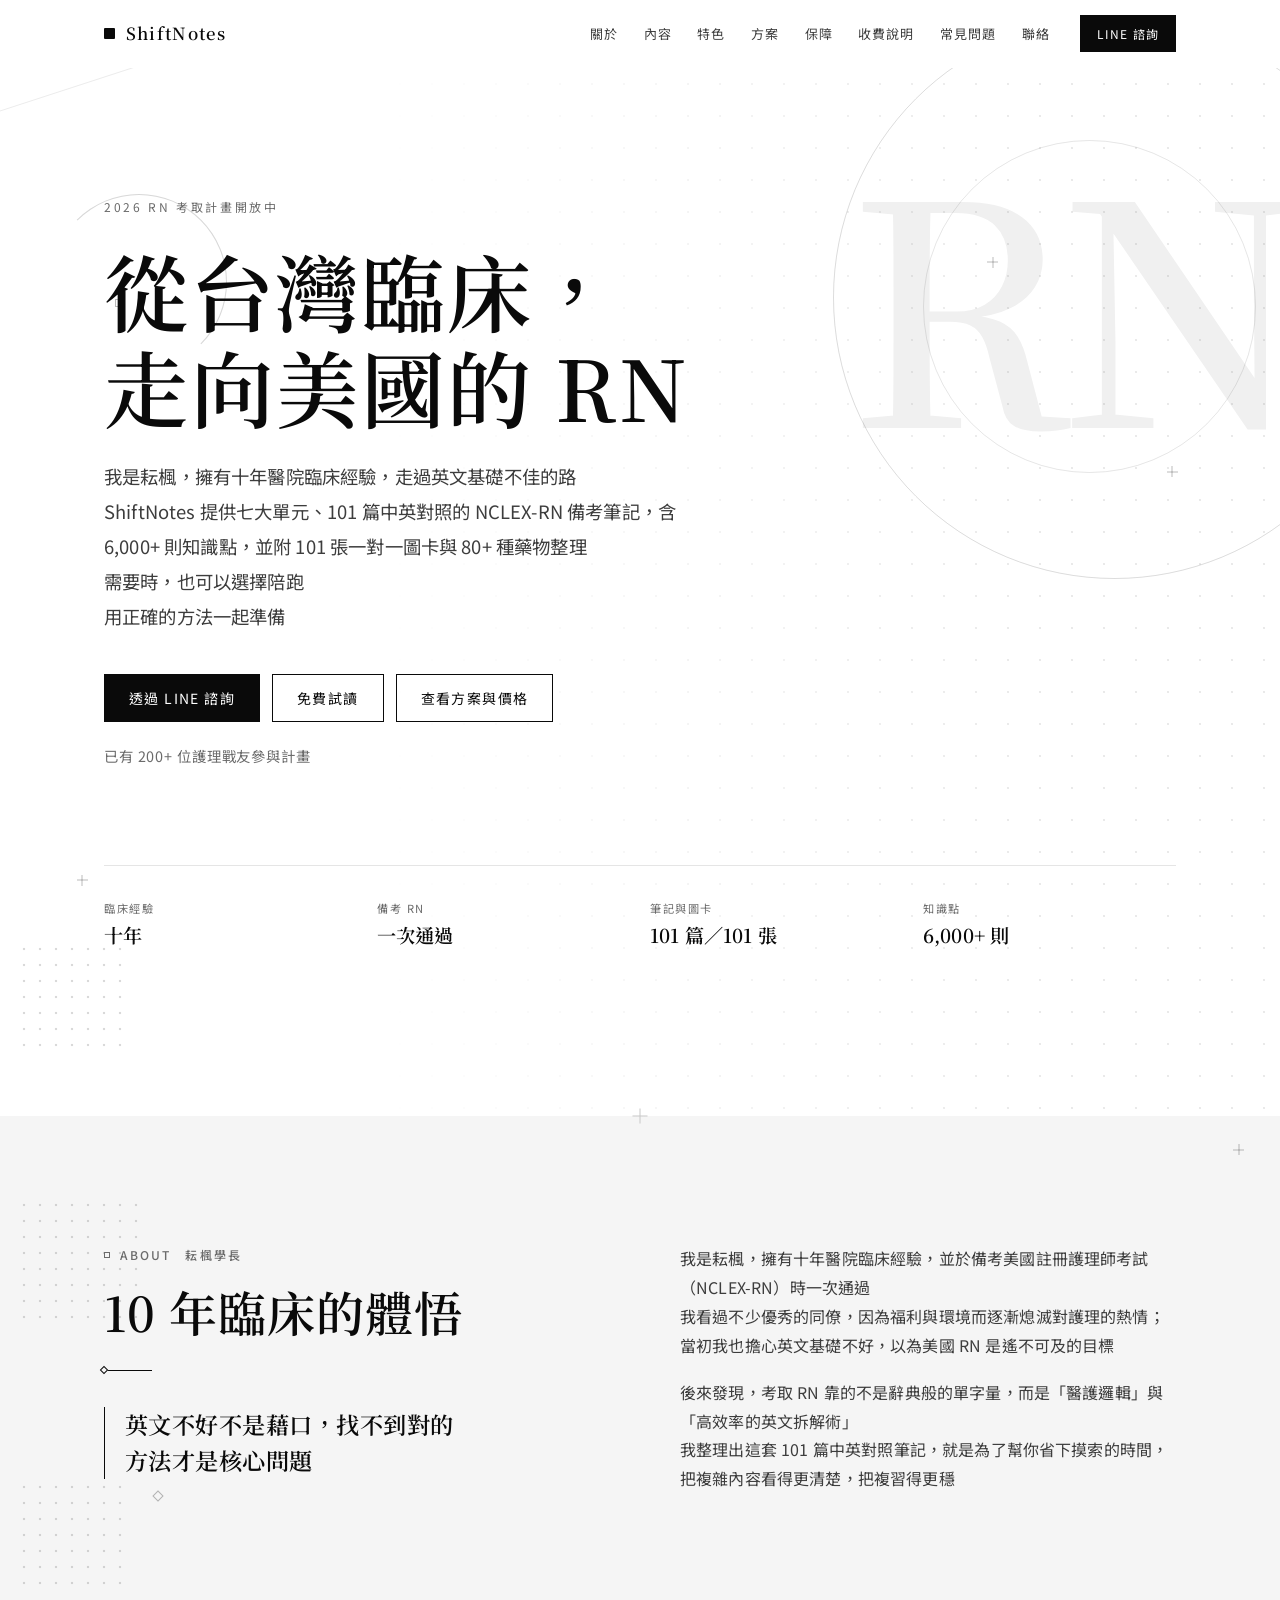
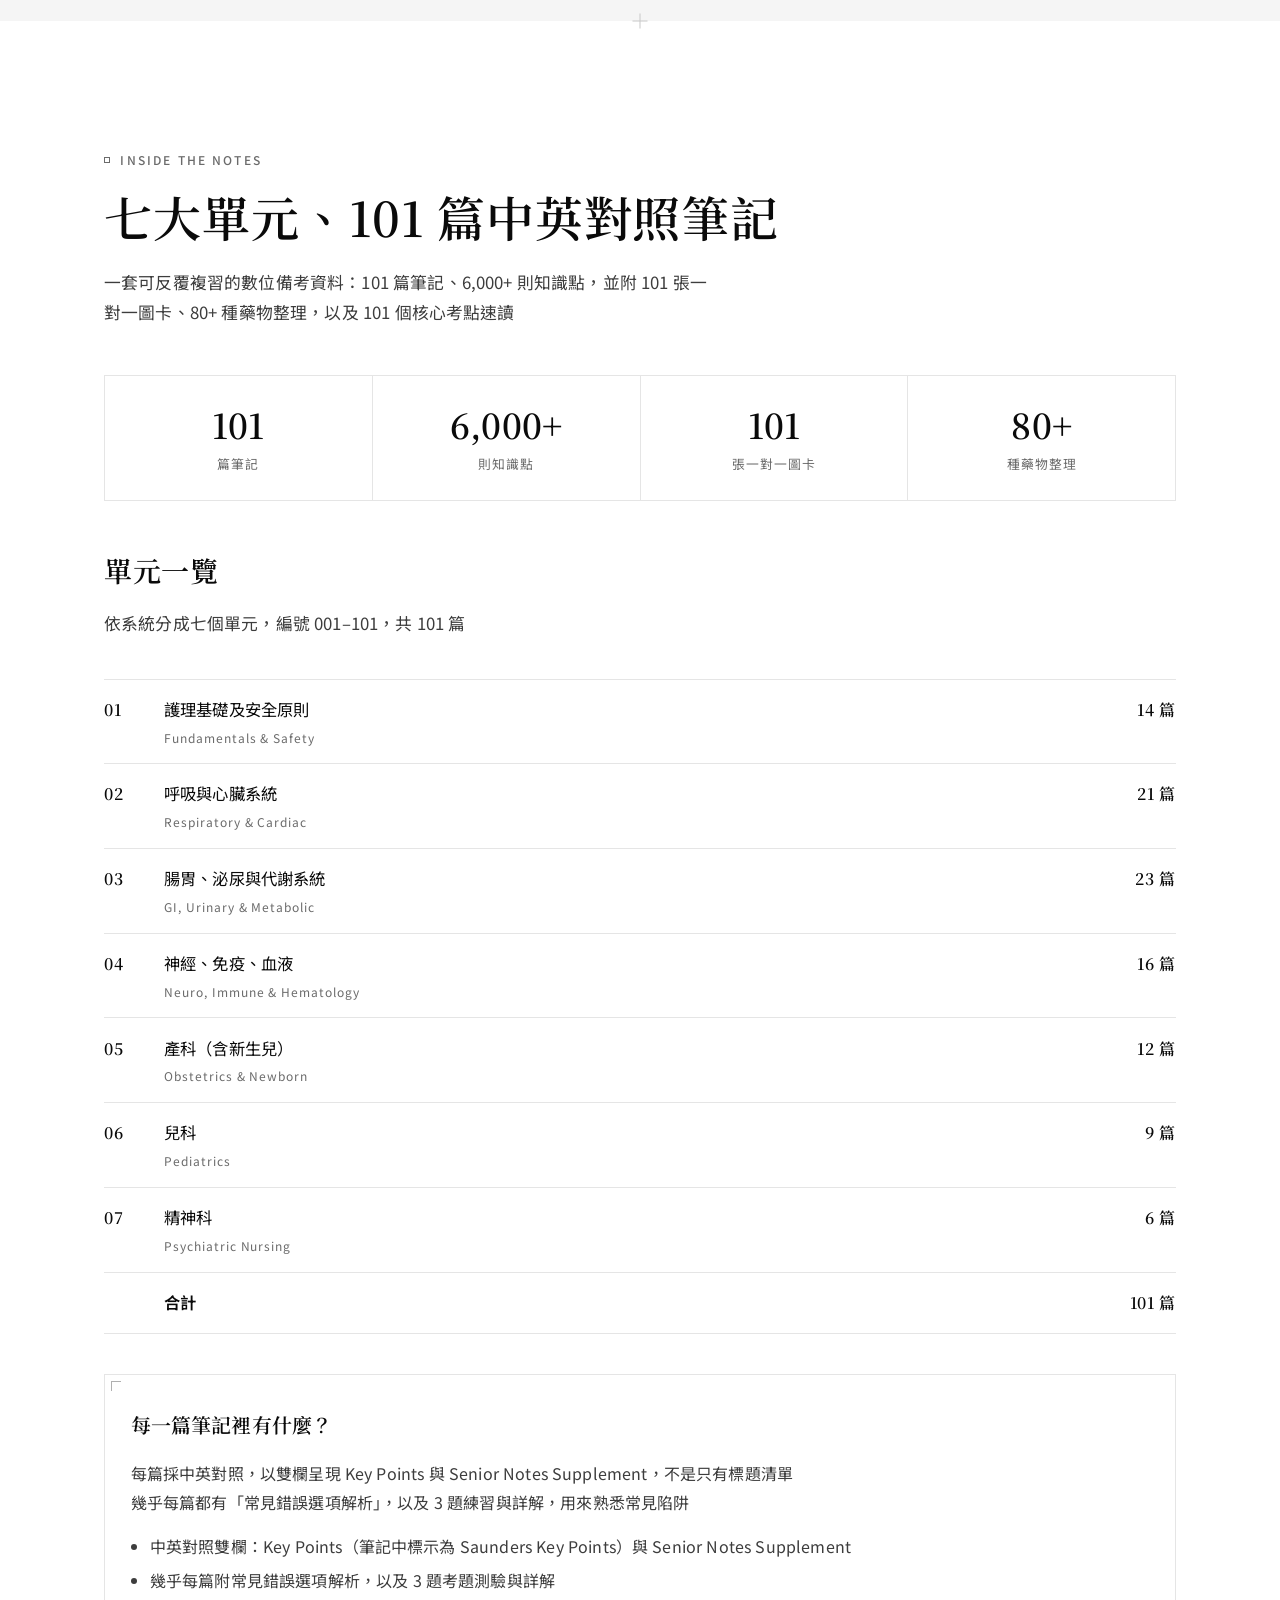
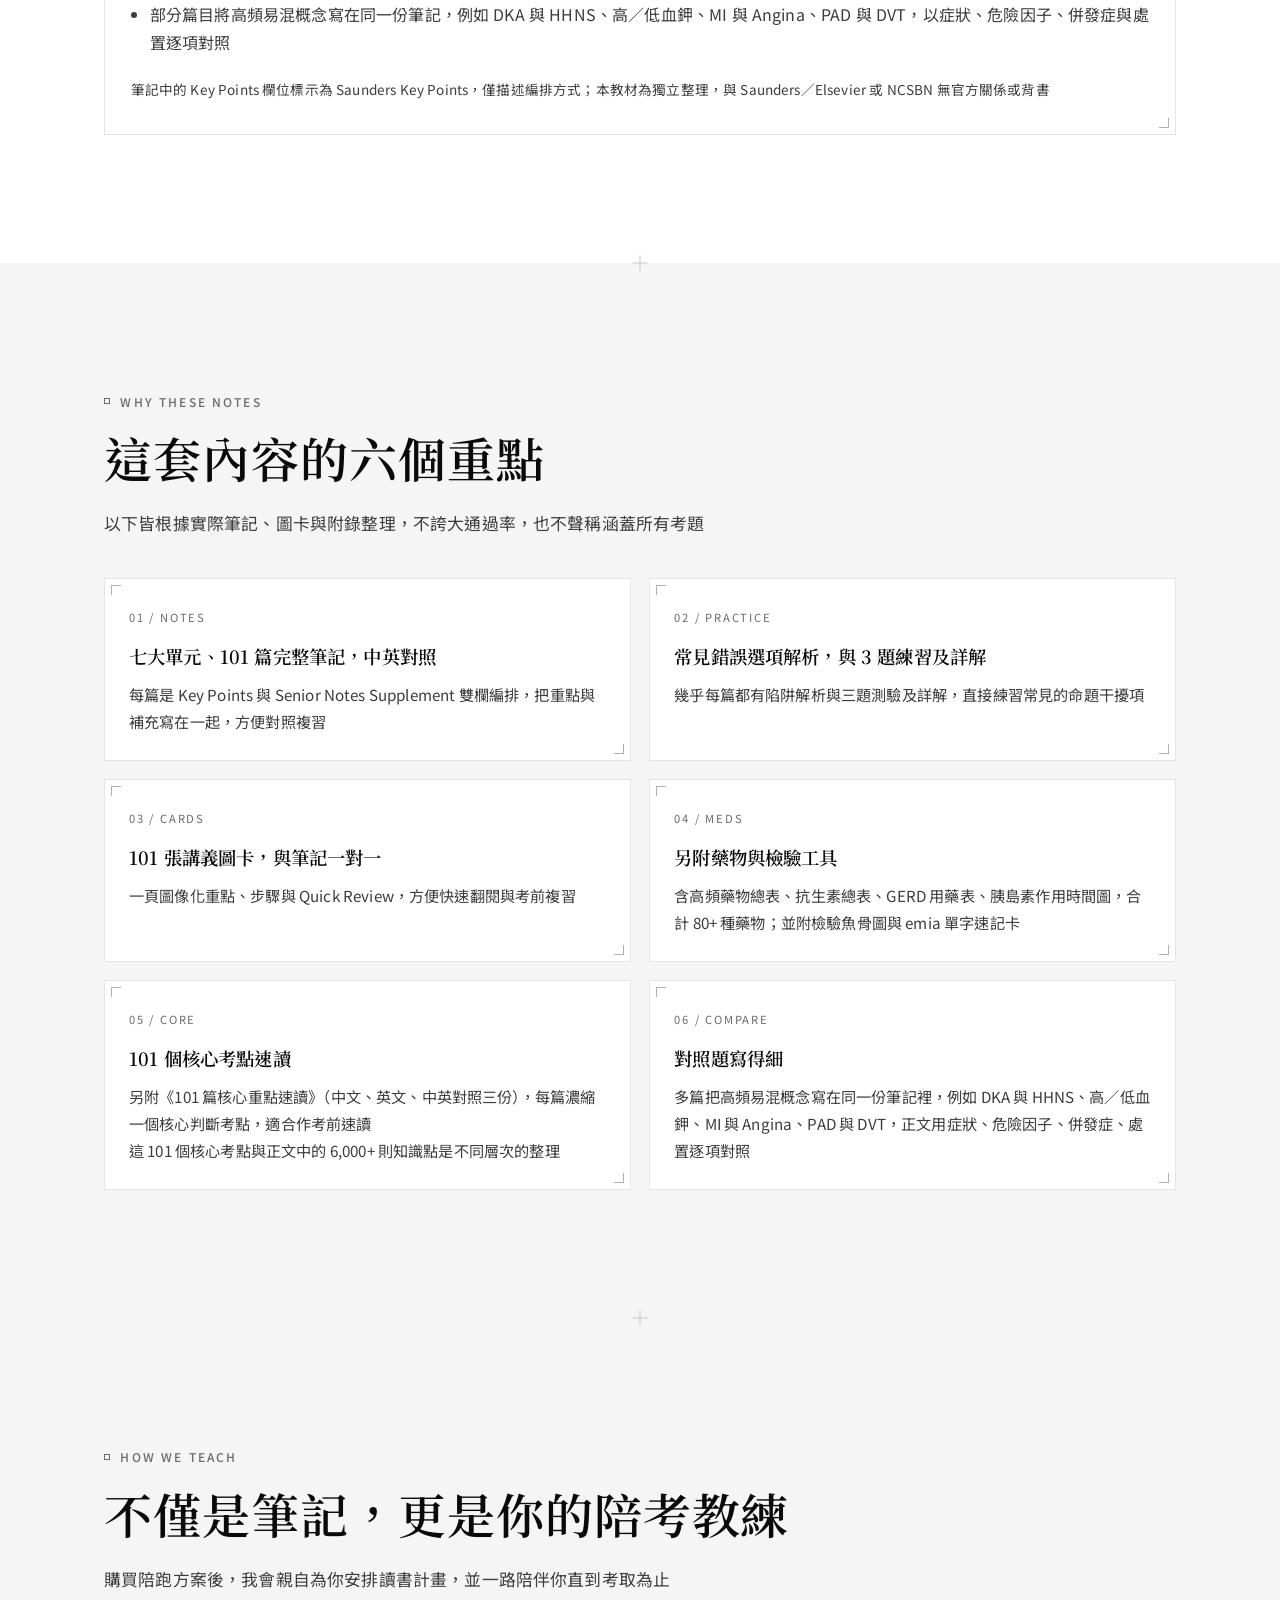
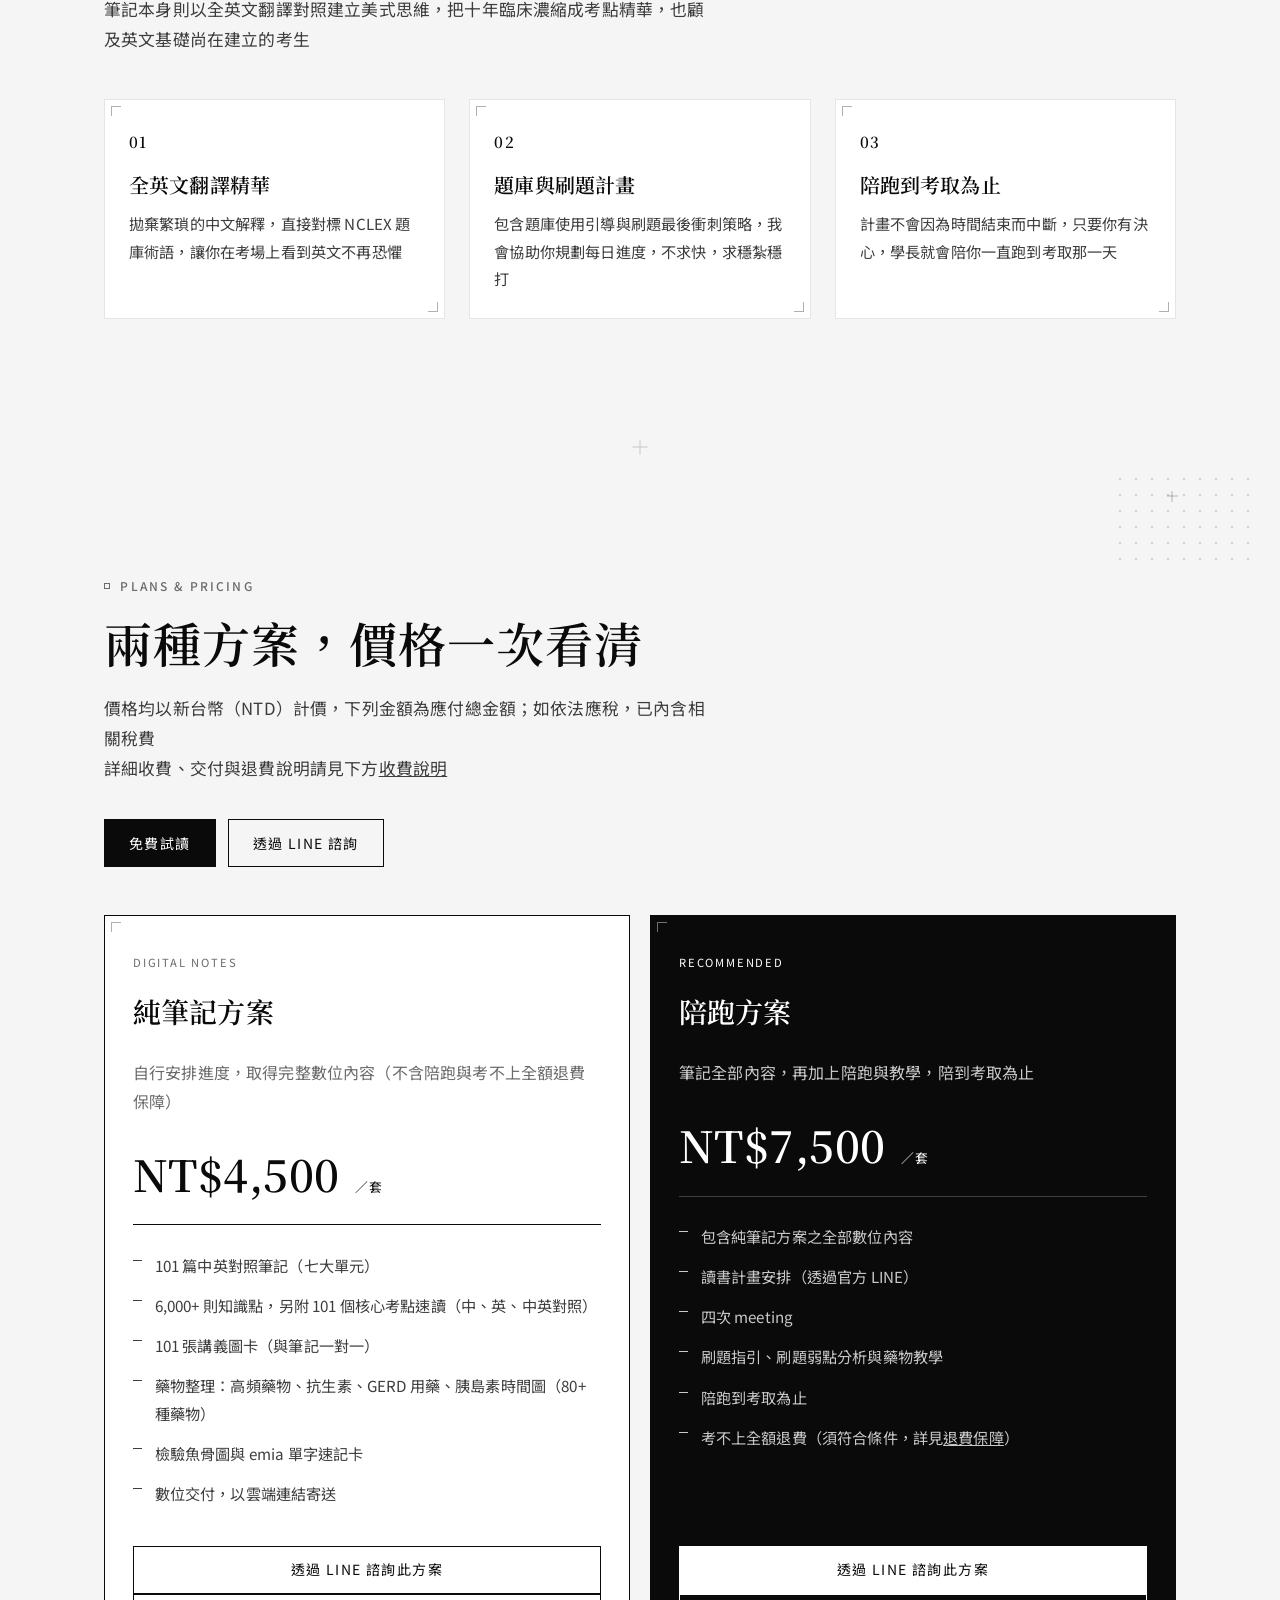
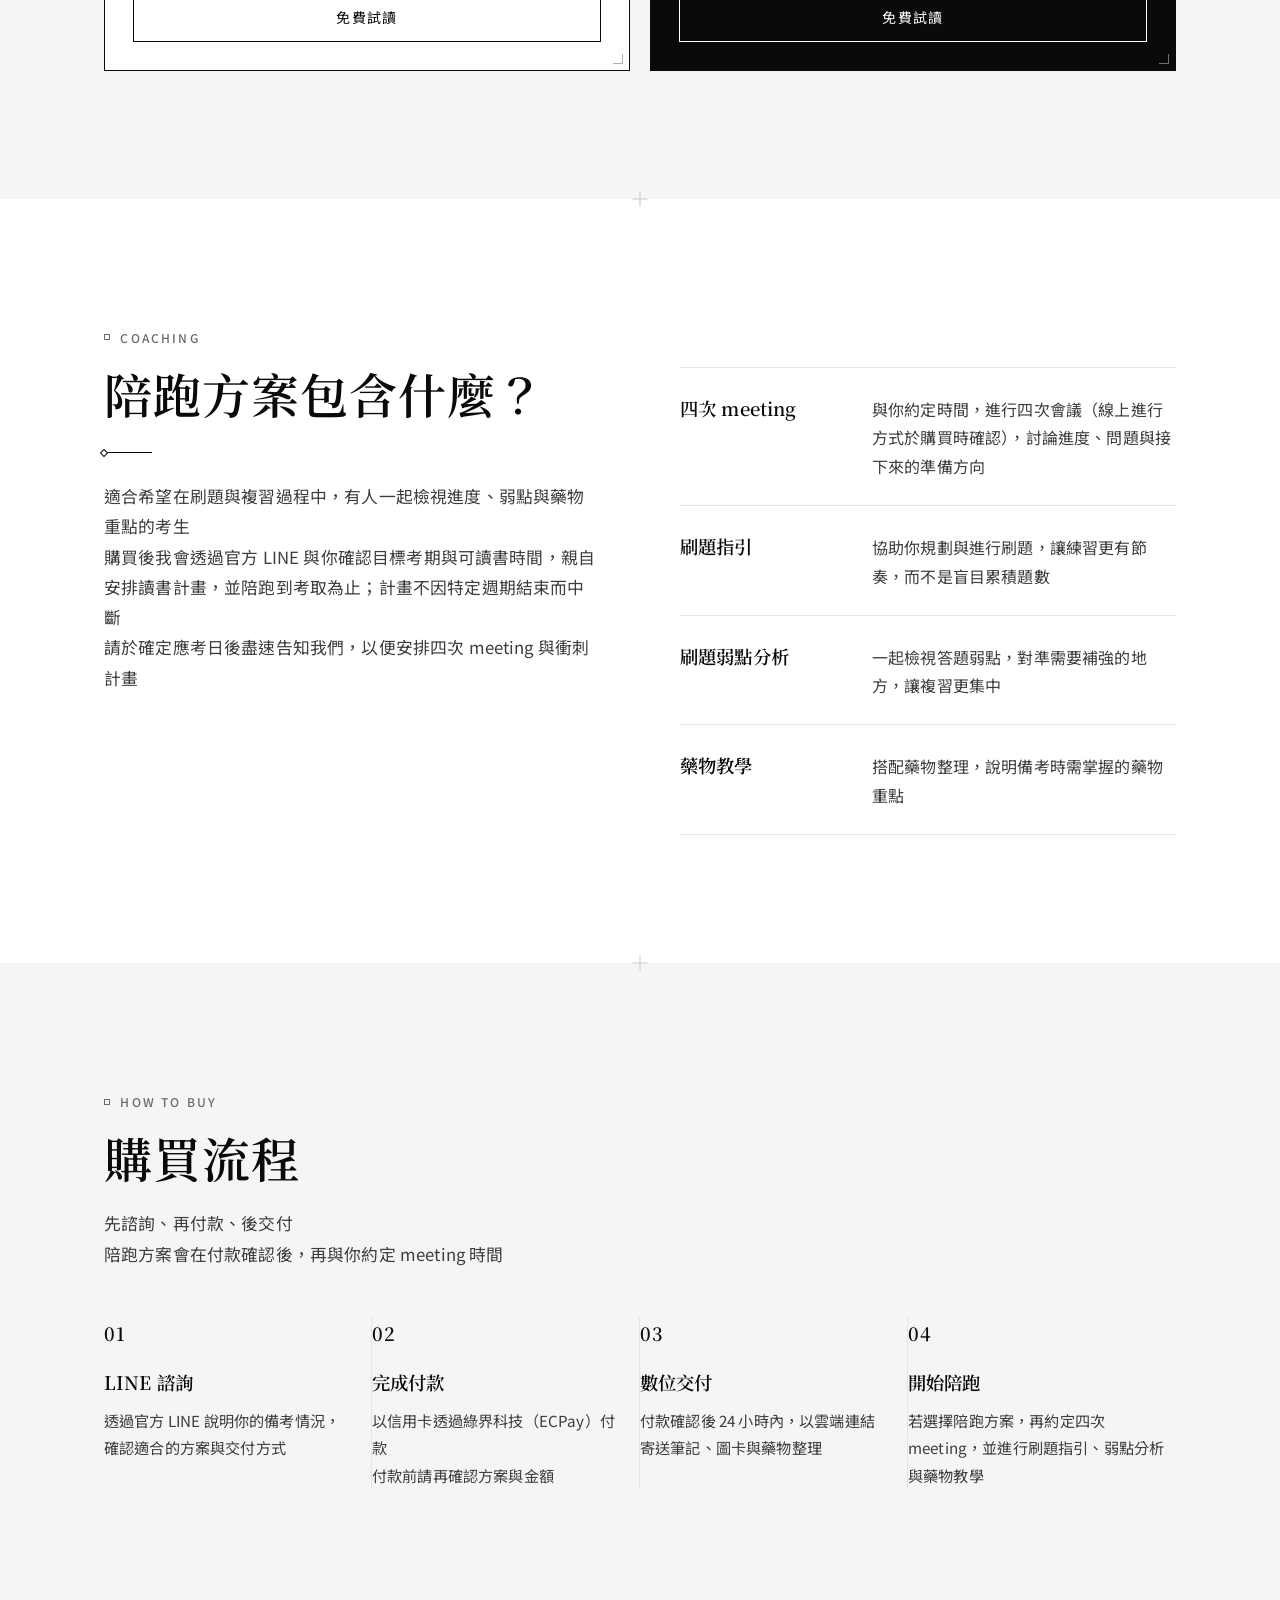
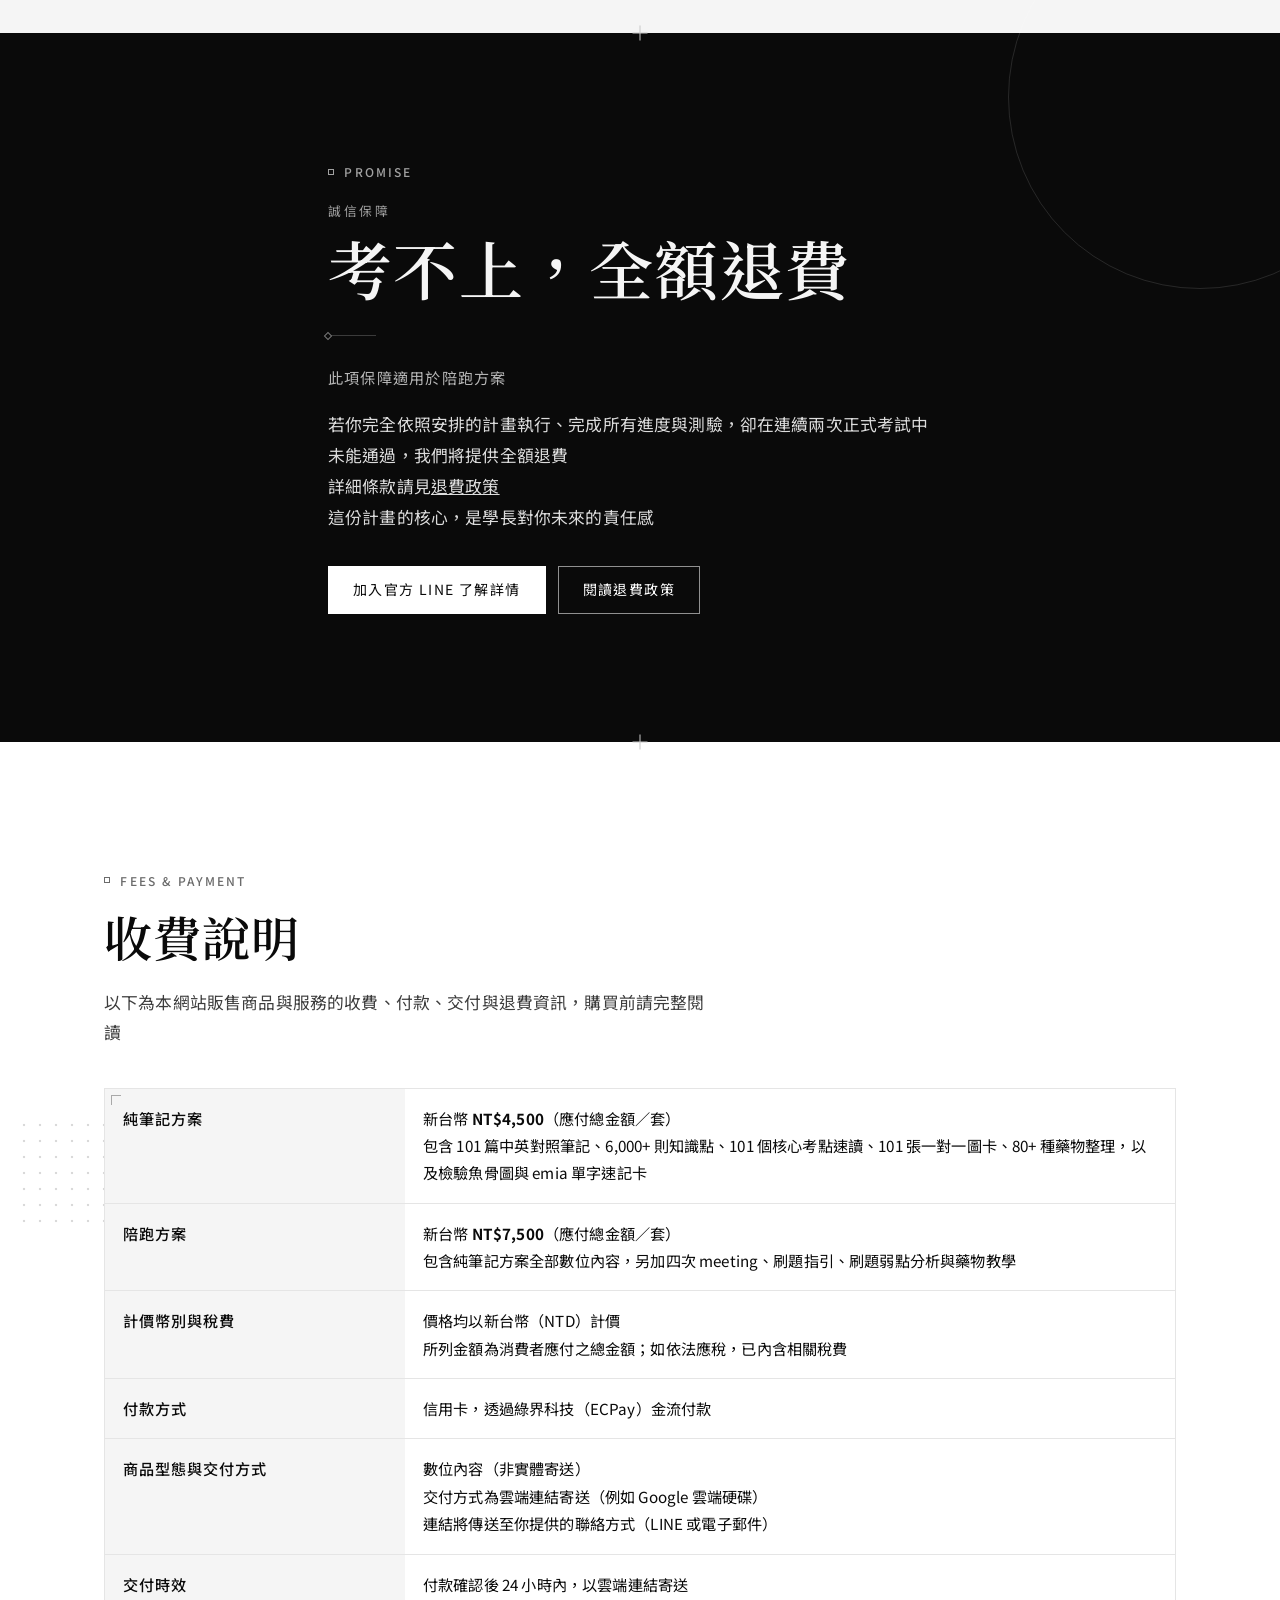
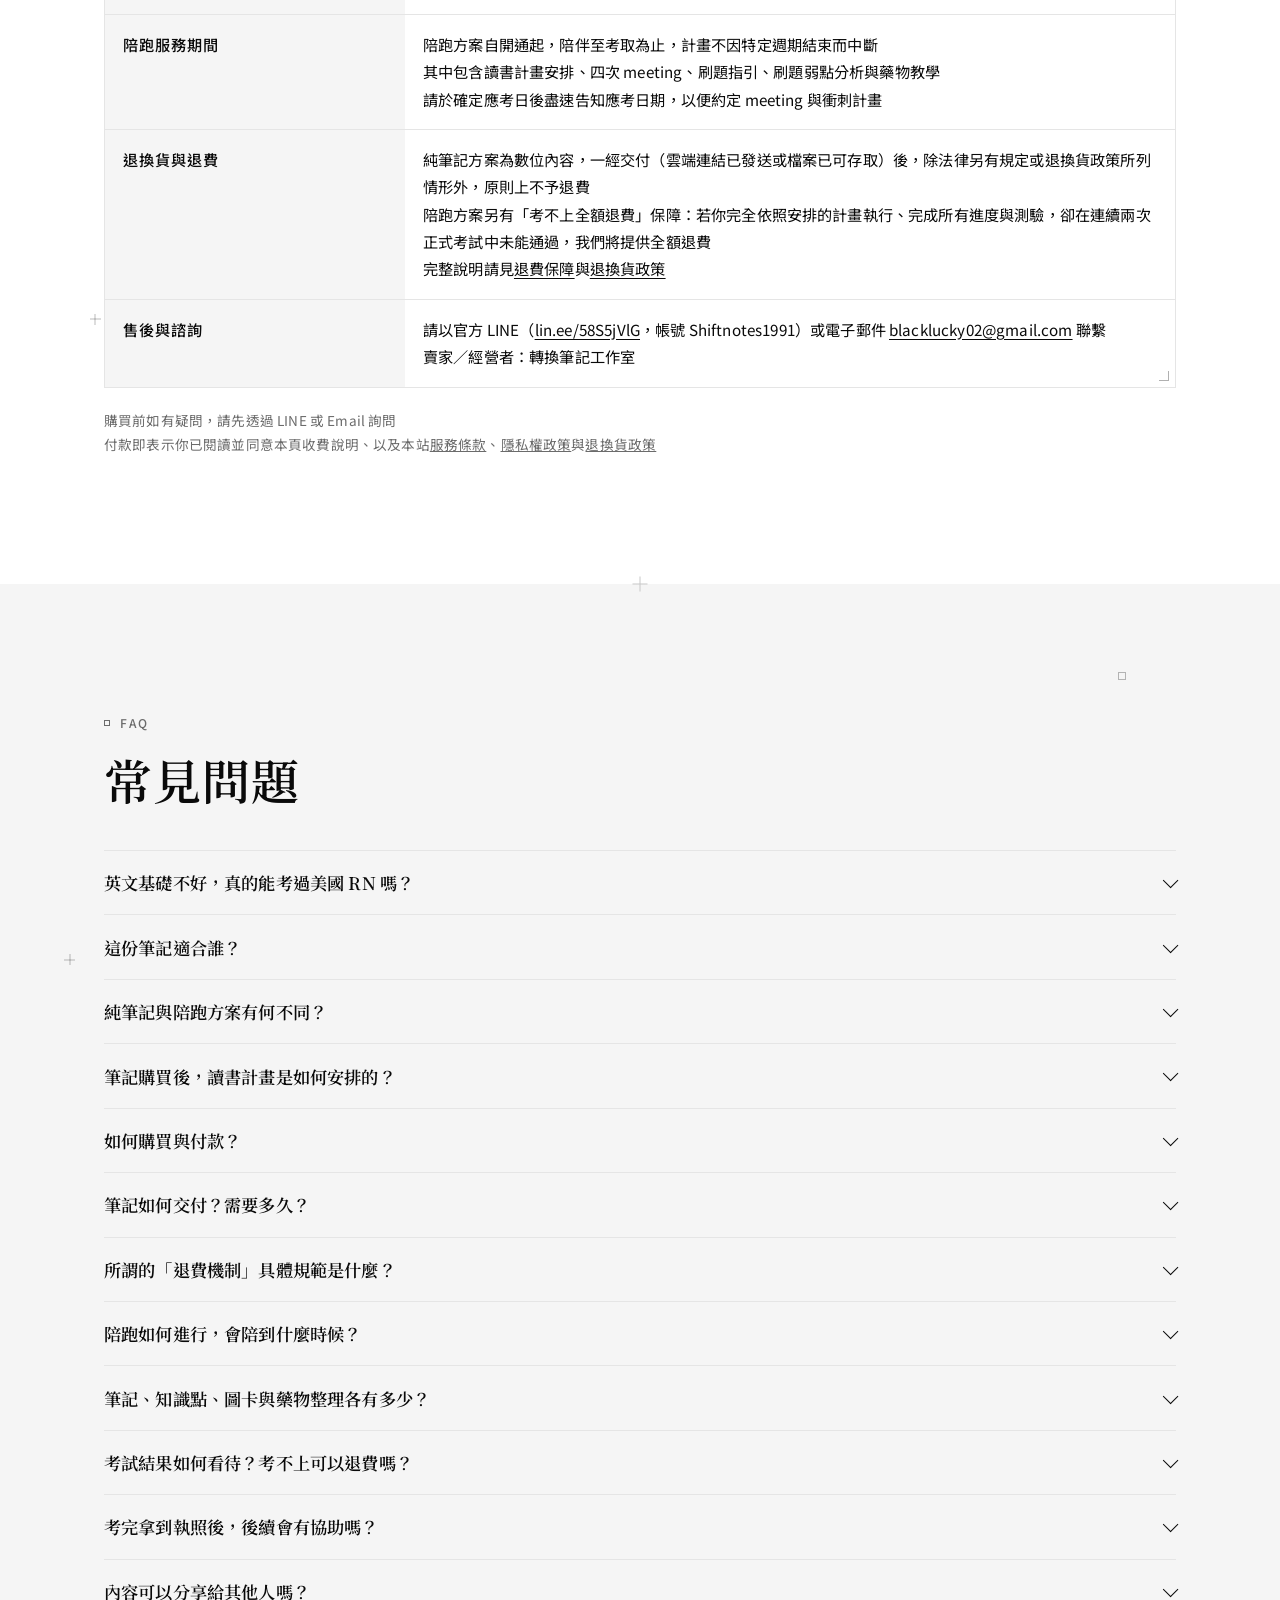
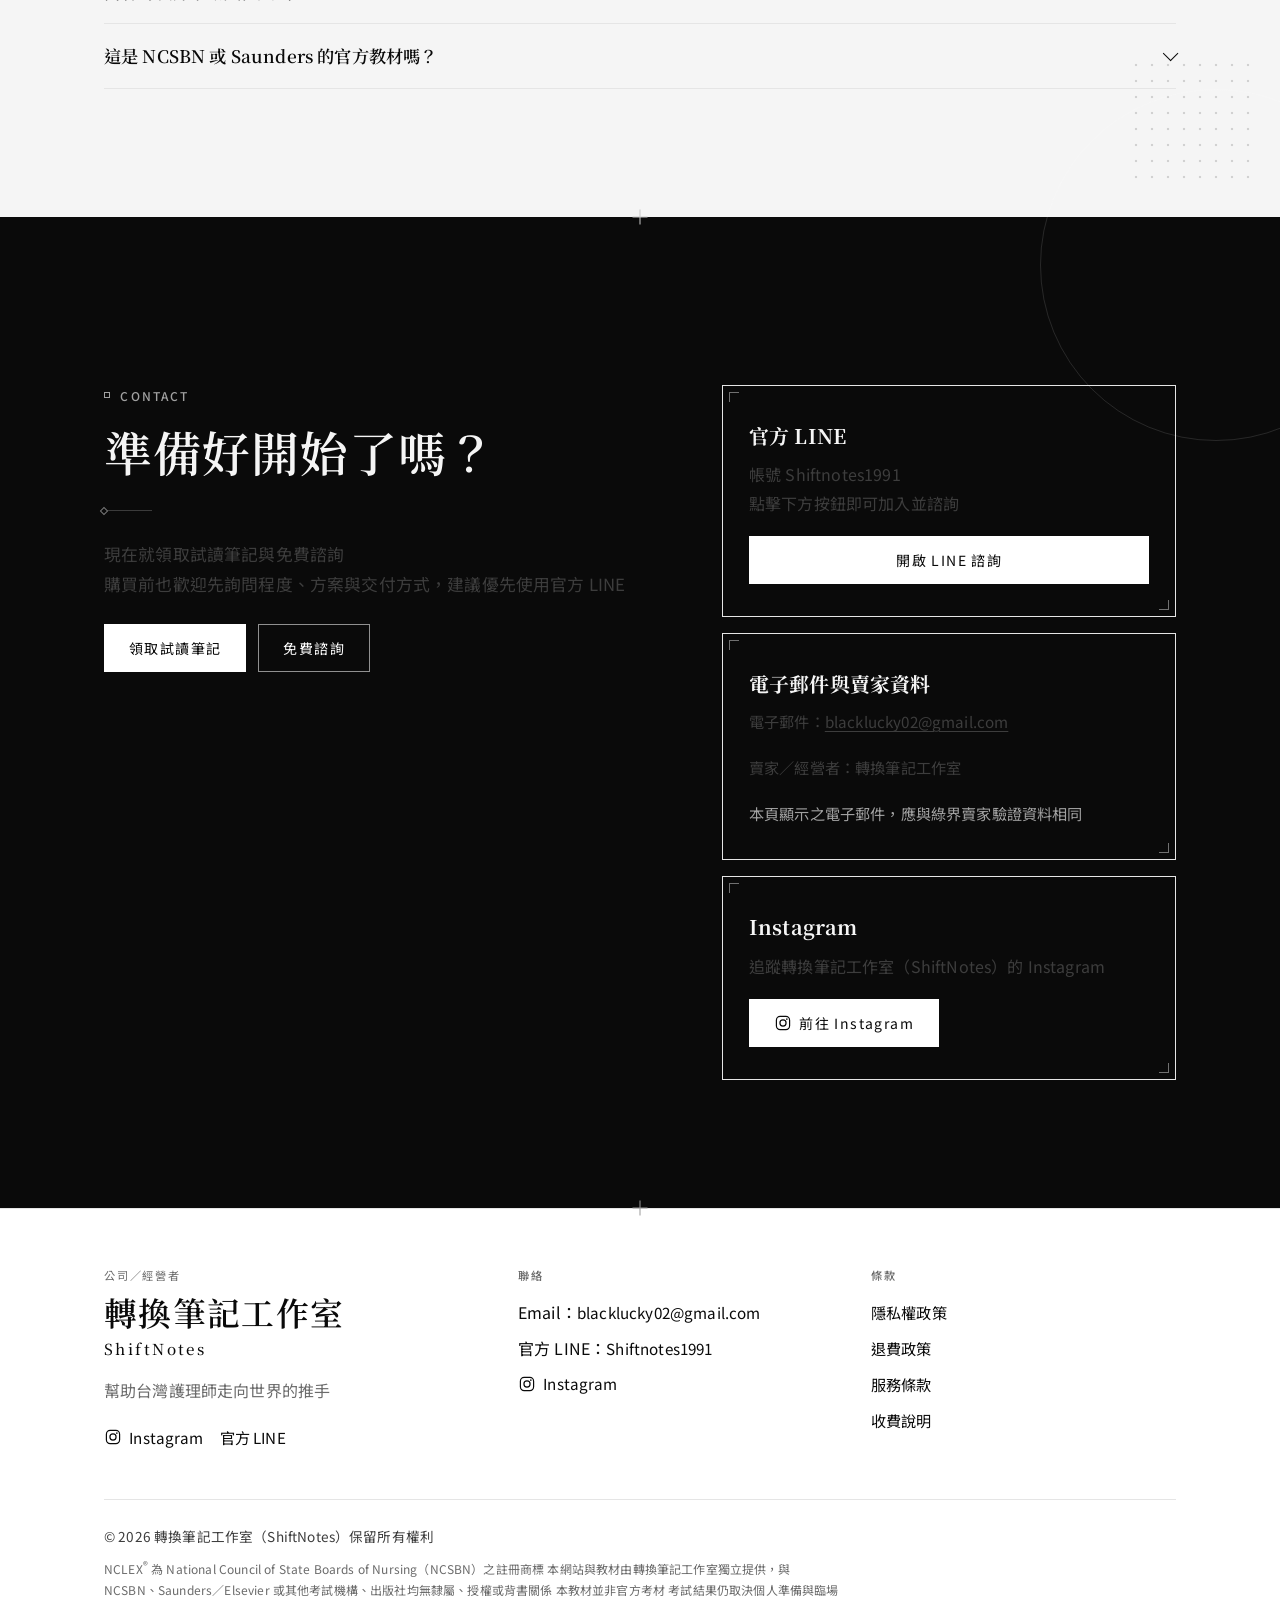
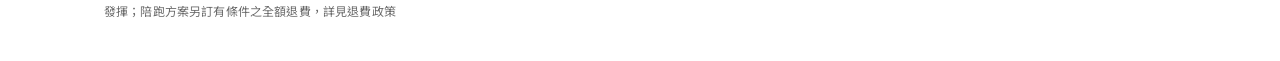
==== index.html @ b706fd55 "幾何半圓改為點陣方塊" ====
<!DOCTYPE html>
<html lang="zh-Hant-TW">
<head>
  <meta charset="utf-8">
  <meta name="viewport" content="width=device-width, initial-scale=1">
  <title>ShiftNotes｜耘楓學長的 RN 實戰教室</title>
  <meta name="description" content="ShiftNotes｜耘楓學長的 RN 實戰教室 2026 RN 考取計畫開放中 臨床十年的耘楓學長，以 101 篇中英對照 NCLEX-RN 筆記（6,000+ 則知識點、101 張圖卡、80+ 種藥物整理）與陪跑方案，陪你準備美國護理師考試 純筆記 NT$4,500；陪跑 NT$7,500，陪跑方案符合條件可申請考不上全額退費 已有 200+ 位護理戰友參與計畫">
  <meta name="keywords" content="NCLEX-RN 筆記, RN考試, 美國護理師考試, 陪跑, RN 備考, NCLEX, ShiftNotes, 耘楓學長">
  <meta name="author" content="ShiftNotes">
  <meta name="robots" content="index,follow">
  <link rel="canonical" href="https://blacklucky02.github.io/">
  <link rel="alternate" hreflang="zh-Hant-TW" href="https://blacklucky02.github.io/">
  <link rel="alternate" hreflang="x-default" href="https://blacklucky02.github.io/">
  <meta property="og:type" content="website">
  <meta property="og:locale" content="zh_TW">
  <meta property="og:site_name" content="ShiftNotes">
  <meta property="og:title" content="ShiftNotes｜耘楓學長的 RN 實戰教室">
  <meta property="og:description" content="耘楓學長的 RN 實戰教室：101 篇中英對照筆記、6,000+ 則知識點、101 張圖卡與 80+ 種藥物整理 純筆記 NT$4,500，陪跑 NT$7,500 已有 200+ 位護理戰友參與計畫">
  <meta property="og:url" content="https://blacklucky02.github.io/">
  <meta property="og:image" content="https://blacklucky02.github.io/assets/og-image.png">
  <meta property="og:image:alt" content="ShiftNotes｜耘楓學長的 RN 實戰教室">
  <meta property="og:image:width" content="1200">
  <meta property="og:image:height" content="630">
  <meta name="twitter:card" content="summary_large_image">
  <meta name="twitter:title" content="ShiftNotes｜耘楓學長的 RN 實戰教室">
  <meta name="twitter:description" content="耘楓學長的 RN 實戰教室：101 篇中英對照筆記、6,000+ 則知識點、101 張圖卡與 80+ 種藥物整理 純筆記 NT$4,500，陪跑 NT$7,500">
  <meta name="twitter:image" content="https://blacklucky02.github.io/assets/og-image.png">
  <meta name="theme-color" content="#0a0a0a">
  <link rel="icon" href="assets/favicon.svg" type="image/svg+xml">
  <link rel="icon" href="assets/favicon.ico" sizes="any">
  <link rel="icon" href="assets/favicon-32.png" type="image/png" sizes="32x32">
  <link rel="apple-touch-icon" href="assets/apple-touch-icon.png">
  <link rel="preconnect" href="https://fonts.googleapis.com">
  <link rel="preconnect" href="https://fonts.gstatic.com" crossorigin>
  <link href="https://fonts.googleapis.com/css2?family=Noto+Sans+TC:wght@300;400;500;700&family=Noto+Serif+TC:wght@400;500;600;700&display=swap" rel="stylesheet">
  <link rel="stylesheet" href="css/styles.css?v=3">
  <script type="application/ld+json">
 {
 "@context": "https://schema.org",
 "@graph": [
 {
 "@type": "Organization",
 "@id": "https://blacklucky02.github.io/#organization",
 "name": "ShiftNotes",
 "alternateName": "轉換筆記工作室",
 "url": "https://blacklucky02.github.io/",
 "email": "blacklucky02@gmail.com",
 "logo": "https://blacklucky02.github.io/assets/og-image.png",
 "sameAs": ["https://lin.ee/58S5jVlG", "https://www.instagram.com/shiftnotes1991/"]
 },
 {
 "@type": "WebSite",
 "@id": "https://blacklucky02.github.io/#website",
 "url": "https://blacklucky02.github.io/",
 "name": "ShiftNotes",
 "inLanguage": "zh-Hant-TW",
 "publisher": { "@id": "https://blacklucky02.github.io/#organization" }
 },
 {
 "@type": "Person",
 "@id": "https://blacklucky02.github.io/#person",
 "name": "耘楓學長",
 "alternateName": "耘楓",
 "jobTitle": "臨床護理師",
 "description": "臨床護理經驗十年，備考美國註冊護理師考試（NCLEX-RN）一次通過，已帶領多位學員通過 RN，已有 200+ 位護理戰友參與計畫 ",
 "worksFor": { "@id": "https://blacklucky02.github.io/#organization" }
 },
 {
 "@type": "Product",
 "@id": "https://blacklucky02.github.io/#product",
 "name": "ShiftNotes NCLEX-RN 備考筆記",
 "description": "美國護理師考試（NCLEX-RN）備考筆記 101 篇（中英對照、七大單元），含 6,000+ 則知識點、101 個核心考點速讀、101 張一對一圖卡，以及 80+ 種藥物整理與檢驗速查 可選擇陪跑方案，包含四次 meeting、刷題指引、刷題弱點分析與藥物教學 本教材為獨立整理，與 NCSBN 或 Saunders／Elsevier 無官方關係 ",
 "brand": { "@type": "Brand", "name": "ShiftNotes" },
 "category": "數位教材",
 "inLanguage": "zh-Hant-TW",
 "offers": [
 {
 "@type": "Offer",
 "name": "純筆記方案",
 "description": "包含 101 篇中英對照筆記、101 張一對一圖卡、80+ 種藥物整理、檢驗速查，以及 101 個核心考點速讀 ",
 "price": "4500",
 "priceCurrency": "TWD",
 "availability": "https://schema.org/InStock",
 "url": "https://blacklucky02.github.io/#plans",
 "seller": { "@id": "https://blacklucky02.github.io/#organization" }
 },
 {
 "@type": "Offer",
 "name": "陪跑方案",
 "description": "包含純筆記方案全部數位內容，另加四次 meeting、刷題指引、刷題弱點分析與藥物教學 ",
 "price": "7500",
 "priceCurrency": "TWD",
 "availability": "https://schema.org/InStock",
 "url": "https://blacklucky02.github.io/#plans",
 "seller": { "@id": "https://blacklucky02.github.io/#organization" }
 }
 ]
 },
 {
 "@type": "FAQPage",
 "@id": "https://blacklucky02.github.io/#faq",
 "mainEntity": [
 {
 "@type": "Question",
 "name": "英文基礎不好，真的能考過美國 RN 嗎？",
 "acceptedAnswer": {
 "@type": "Answer",
 "text": "這是最常被問到的問題 NCLEX 考試考的是護理邏輯與臨床安全觀念，並非文學造詣 筆記把複雜的英文拆解為醫護人員熟悉的學術詞彙與關鍵字，只要掌握這些對標詞彙，英文基礎較弱也能著手應考 "
 }
 },
 {
 "@type": "Question",
 "name": "這份筆記適合誰？",
 "acceptedAnswer": {
 "@type": "Answer",
 "text": "適合正在準備美國註冊護理師考試（NCLEX-RN）的考生 無論你正在規劃讀書進度，或已開始刷題、希望把內容整理得更清楚，都可以先透過官方 LINE 諮詢，確認是否符合你目前的程度與需求 "
 }
 },
 {
 "@type": "Question",
 "name": "純筆記與陪跑方案有何不同？",
 "acceptedAnswer": {
 "@type": "Answer",
 "text": "兩種方案都包含 101 篇中英對照筆記、101 張一對一圖卡、80+ 種藥物整理、檢驗速查，以及 101 個核心考點速讀 陪跑方案另外包含讀書計畫安排、四次 meeting、刷題指引、刷題弱點分析與藥物教學，並陪跑到考取為止；符合條件者可申請考不上全額退費 純筆記方案為自行安排進度的數位內容，不含上述陪跑與退費保障 "
 }
 },
 {
 "@type": "Question",
 "name": "筆記購買後，讀書計畫是如何安排的？",
 "acceptedAnswer": {
 "@type": "Answer",
 "text": "購買陪跑方案後，學長會透過官方 LINE 與你聯繫，確認目標考期與每日可讀書時間 除了核心筆記內容，也會規劃題庫的使用時機與刷題最後衝刺策略，並以四次 meeting、刷題指引與弱點分析，陪伴你直到考取 "
 }
 },
 {
 "@type": "Question",
 "name": "如何購買與付款？",
 "acceptedAnswer": {
 "@type": "Answer",
 "text": "請先透過官方 LINE 諮詢並確認方案，再以信用卡透過綠界科技（ECPay）完成付款 價格均以新台幣計價，所列金額為應付總金額；如依法應稅，已內含相關稅費 "
 }
 },
 {
 "@type": "Question",
 "name": "筆記如何交付？需要多久？",
 "acceptedAnswer": {
 "@type": "Answer",
 "text": "本商品為數位內容，將以雲端連結寄送（例如 Google 雲端硬碟），付款確認後 24 小時內交付"
 }
 },
 {
 "@type": "Question",
 "name": "所謂的退費機制具體規範是什麼？",
 "acceptedAnswer": {
 "@type": "Answer",
 "text": "純筆記方案為數位內容，一經交付後，除法律另有規定或退換貨政策所列情形外，原則上不予退費 陪跑方案另有考不上全額退費保障：若你完全依照安排的計畫執行、完成所有進度與測驗，卻在連續兩次正式考試中未能通過，我們將提供全額退費 詳細條款見退費政策 "
 }
 },
 {
 "@type": "Question",
 "name": "陪跑如何進行，會陪到什麼時候？",
 "acceptedAnswer": {
 "@type": "Answer",
 "text": "陪跑方案自開通起陪伴至考取為止，計畫不因特定週期結束而中斷 其中包含四次 meeting（線上進行，時間另行約定）、刷題指引、刷題弱點分析與藥物教學 請於確定應考日後盡速告知，以便安排 meeting 與衝刺計畫 "
 }
 },
 {
 "@type": "Question",
 "name": "筆記、知識點、圖卡與藥物整理各有多少？",
 "acceptedAnswer": {
 "@type": "Answer",
 "text": "筆記共 101 篇，分為七大單元 知識點以較保守的方式標示為 6,000+ 則（詳細估計約 6,700 則） 另有《101 篇核心重點速讀》，每篇濃縮 1 個核心考點，與上述知識點是不同層次的整理 圖卡 101 張，與筆記一對一 藥物整理涵蓋高頻藥物、抗生素、GERD 用藥與胰島素作用時間圖，合計 80+ 種藥物，並附檢驗魚骨圖與 emia 單字速記卡 "
 }
 },
 {
 "@type": "Question",
 "name": "考試結果如何看待？考不上可以退費嗎？",
 "acceptedAnswer": {
 "@type": "Answer",
 "text": "考試結果仍取決你的基礎、投入與臨場發揮，本網站不就通過考試作出無條件保證 惟購買陪跑方案者，如完全依照安排的計畫執行、完成所有進度與測驗，卻在連續兩次正式考試中未能通過，可依退費政策申請全額退費 純筆記方案不適用此項保障 "
 }
 },
 {
 "@type": "Question",
 "name": "考完拿到執照後，後續會有協助嗎？",
 "acceptedAnswer": {
 "@type": "Answer",
 "text": "拿到執照只是開始 學長也會分享後續關於美國醫院應徵、履歷撰寫以及過渡期的心路歷程，讓你不只是考到執照，更能著手準備出國工作 "
 }
 },
 {
 "@type": "Question",
 "name": "內容可以分享給其他人嗎？",
 "acceptedAnswer": {
 "@type": "Answer",
 "text": "筆記、圖卡與藥物整理僅授權購買者本人備考使用，請勿重製、轉售、公開傳輸或提供他人使用 詳見服務條款 "
 }
 },
 {
 "@type": "Question",
 "name": "這是 NCSBN 或 Saunders 的官方教材嗎？",
 "acceptedAnswer": {
 "@type": "Answer",
 "text": "不是 本教材由轉換筆記工作室（ShiftNotes）獨立整理與販售，與 National Council of State Boards of Nursing（NCSBN）、Saunders／Elsevier 或其他考試機構、出版社均無隸屬、授權或背書關係 NCLEX 為 NCSBN 之註冊商標 "
 }
 }
 ]
 }
 ]
 }
 </script>
</head>
<body>
  <header class="site-header">
    <a class="skip-link" href="#main">跳至主要內容</a>
    <div class="header-inner">
      <a class="logo" href="index.html">
        <span class="logo-mark" aria-hidden="true"></span>
        <span class="logo-text">ShiftNotes</span>
      </a>
      <nav class="nav-desktop" aria-label="主要">
        <a href="#about">關於</a>
        <a href="#contents">內容</a>
        <a href="#features">特色</a>
        <a href="#plans">方案</a>
        <a href="#guarantee">保障</a>
        <a href="#fees">收費說明</a>
        <a href="#faq">常見問題</a>
        <a href="#contact">聯絡</a>
      </nav>
      <a class="btn btn-sm btn-solid header-cta" href="https://lin.ee/58S5jVlG" target="_blank" rel="noopener noreferrer">LINE 諮詢</a>
      <button class="nav-toggle" type="button" aria-expanded="false" aria-controls="nav-mobile" aria-label="開啟選單">
        <span></span><span></span><span></span>
      </button>
    </div>
  </header>
  <div id="nav-mobile" class="nav-mobile" hidden>
    <nav aria-label="行動版選單">
      <a href="#about">關於</a>
      <a href="#contents">內容</a>
      <a href="#features">特色</a>
      <a href="#plans">方案</a>
      <a href="#coaching">陪跑內容</a>
      <a href="#guarantee">退費保障</a>
      <a href="#process">購買流程</a>
      <a href="#fees">收費說明</a>
      <a href="#faq">常見問題</a>
      <a href="#contact">聯絡</a>
      <a class="btn btn-invert" href="https://lin.ee/58S5jVlG" target="_blank" rel="noopener noreferrer">透過官方 LINE 諮詢</a>
    </nav>
  </div>

  <main id="main">
    <section class="hero" aria-labelledby="hero-title">
      <div class="hero-bg-num" aria-hidden="true">RN</div>
      <div class="geo-layer geo-hero" aria-hidden="true">
        <span class="geo-grid"></span>
        <span class="geo-ring geo-ring-lg"></span>
        <span class="geo-ring geo-ring-md"></span>
        <span class="geo-arc"></span>
        <span class="geo-half"></span>
        <span class="geo-plus geo-plus-a"></span>
        <span class="geo-plus geo-plus-b"></span>
        <span class="geo-plus geo-plus-c"></span>
        <span class="geo-sq geo-sq-a"></span>
        <span class="geo-diag"></span>
      </div>
      <div class="hero-inner reveal">
        <span class="hero-kicker">2026 RN 考取計畫開放中</span>
        <h1 id="hero-title">從台灣臨床，<br>走向美國的 RN</h1>
        <p class="hero-sub">我是耘楓，擁有十年醫院臨床經驗，走過英文基礎不佳的路<br>ShiftNotes 提供七大單元、101 篇中英對照的 NCLEX-RN 備考筆記，含 6,000+ 則知識點，並附 101 張一對一圖卡與 80+ 種藥物整理<br>需要時，也可以選擇陪跑<br>用正確的方法一起準備</p>
        <div class="hero-actions">
          <a class="btn btn-solid" href="https://lin.ee/58S5jVlG" target="_blank" rel="noopener noreferrer">透過 LINE 諮詢</a>
          <a class="btn btn-ghost" href="https://drive.google.com/drive/folders/1croN3e0fPb0H_4UqSa8RR00lFnD3cMA1" target="_blank" rel="noopener">免費試讀</a>
          <a class="btn btn-ghost" href="#plans">查看方案與價格</a>
        </div>
        <p class="hero-proof">已有 200+ 位護理戰友參與計畫</p>
        <dl class="hero-meta">
          <div>
            <dt>臨床經驗</dt>
            <dd>十年</dd>
          </div>
          <div>
            <dt>備考 RN</dt>
            <dd>一次通過</dd>
          </div>
          <div>
            <dt>筆記與圖卡</dt>
            <dd>101 篇／101 張</dd>
          </div>
          <div>
            <dt>知識點</dt>
            <dd>6,000+ 則</dd>
          </div>
        </dl>
      </div>
    </section>

    <section class="section section-soft" id="about" aria-labelledby="about-title">
      <div class="geo-layer geo-about" aria-hidden="true">
        <span class="geo-ring geo-ring-about"></span>
        <span class="geo-half geo-half-about"></span>
        <span class="geo-plus geo-plus-d"></span>
        <span class="geo-sq geo-sq-b"></span>
      </div>
      <div class="wrap split">
        <div>
          <span class="eyebrow">About　耘楓學長</span>
          <h2 class="section-title" id="about-title">10 年臨床的體悟</h2>
          <span class="rule"></span>
          <blockquote class="pull-quote">
            <p>英文不好不是藉口，找不到對的方法才是核心問題</p>
          </blockquote>
        </div>
        <div class="prose">
          <p>我是耘楓，擁有十年醫院臨床經驗，並於備考美國註冊護理師考試（NCLEX-RN）時一次通過<br>我看過不少優秀的同僚，因為福利與環境而逐漸熄滅對護理的熱情；當初我也擔心英文基礎不好，以為美國 RN 是遙不可及的目標</p>
          <p>後來發現，考取 RN 靠的不是辭典般的單字量，而是「醫護邏輯」與「高效率的英文拆解術」<br>我整理出這套 101 篇中英對照筆記，就是為了幫你省下摸索的時間，把複雜內容看得更清楚，把複習得更穩</p>
        </div>
      </div>
    </section>

    <section class="section" id="contents" aria-labelledby="contents-title">
      <div class="wrap">
        <span class="eyebrow">Inside the notes</span>
        <h2 class="section-title" id="contents-title">七大單元、101 篇中英對照筆記</h2>
        <p class="lede">一套可反覆複習的數位備考資料：101 篇筆記、6,000+ 則知識點，並附 101 張一對一圖卡、80+ 種藥物整理，以及 101 個核心考點速讀</p>

        <div class="stat-grid">
          <div class="stat">
            <span class="stat-value">101</span>
            <span class="stat-label">篇筆記</span>
          </div>
          <div class="stat">
            <span class="stat-value">6,000+</span>
            <span class="stat-label">則知識點</span>
          </div>
          <div class="stat">
            <span class="stat-value">101</span>
            <span class="stat-label">張一對一圖卡</span>
          </div>
          <div class="stat">
            <span class="stat-value">80+</span>
            <span class="stat-label">種藥物整理</span>
          </div>
        </div>

        <h3 class="section-title" style="font-size:clamp(1.35rem,2.6vw,1.75rem);margin-top:3.25rem;">單元一覽</h3>
        <p class="lede">依系統分成七個單元，編號 001–101，共 101 篇</p>
        <ol class="unit-list">
          <li>
            <span class="n">01</span>
            <span class="unit-name">護理基礎及安全原則<span class="unit-en">Fundamentals &amp; Safety</span></span>
            <span class="count">14 篇</span>
          </li>
          <li>
            <span class="n">02</span>
            <span class="unit-name">呼吸與心臟系統<span class="unit-en">Respiratory &amp; Cardiac</span></span>
            <span class="count">21 篇</span>
          </li>
          <li>
            <span class="n">03</span>
            <span class="unit-name">腸胃、泌尿與代謝系統<span class="unit-en">GI, Urinary &amp; Metabolic</span></span>
            <span class="count">23 篇</span>
          </li>
          <li>
            <span class="n">04</span>
            <span class="unit-name">神經、免疫、血液<span class="unit-en">Neuro, Immune &amp; Hematology</span></span>
            <span class="count">16 篇</span>
          </li>
          <li>
            <span class="n">05</span>
            <span class="unit-name">產科（含新生兒）<span class="unit-en">Obstetrics &amp; Newborn</span></span>
            <span class="count">12 篇</span>
          </li>
          <li>
            <span class="n">06</span>
            <span class="unit-name">兒科<span class="unit-en">Pediatrics</span></span>
            <span class="count">9 篇</span>
          </li>
          <li>
            <span class="n">07</span>
            <span class="unit-name">精神科<span class="unit-en">Psychiatric Nursing</span></span>
            <span class="count">6 篇</span>
          </li>
          <li class="unit-total">
            <span class="n"></span>
            <span class="unit-name">合計</span>
            <span class="count">101 篇</span>
          </li>
        </ol>

        <div class="note-format">
          <h3>每一篇筆記裡有什麼？</h3>
          <p>每篇採中英對照，以雙欄呈現 Key Points 與 Senior Notes Supplement，不是只有標題清單<br>幾乎每篇都有「常見錯誤選項解析」，以及 3 題練習與詳解，用來熟悉常見陷阱</p>
          <ul>
            <li>中英對照雙欄：Key Points（筆記中標示為 Saunders Key Points）與 Senior Notes Supplement</li>
            <li>幾乎每篇附常見錯誤選項解析，以及 3 題考題測驗與詳解</li>
            <li>部分篇目將高頻易混概念寫在同一份筆記，例如 DKA 與 HHNS、高／低血鉀、MI 與 Angina、PAD 與 DVT，以症狀、危險因子、併發症與處置逐項對照</li>
          </ul>
          <p class="fine-print">筆記中的 Key Points 欄位標示為 Saunders Key Points，僅描述編排方式；本教材為獨立整理，與 Saunders／Elsevier 或 NCSBN 無官方關係或背書</p>
        </div>
      </div>
    </section>

    <section class="section section-soft" id="highlights" aria-labelledby="highlights-title">
      <div class="wrap">
        <span class="eyebrow">Why these notes</span>
        <h2 class="section-title" id="highlights-title">這套內容的六個重點</h2>
        <p class="lede">以下皆根據實際筆記、圖卡與附錄整理，不誇大通過率，也不聲稱涵蓋所有考題</p>
        <div class="sell-grid">
          <article class="sell-item">
            <span class="feature-index">01  /  NOTES</span>
            <h3>七大單元、101 篇完整筆記，中英對照</h3>
            <p>每篇是 Key Points 與 Senior Notes Supplement 雙欄編排，把重點與補充寫在一起，方便對照複習</p>
          </article>
          <article class="sell-item">
            <span class="feature-index">02  /  PRACTICE</span>
            <h3>常見錯誤選項解析，與 3 題練習及詳解</h3>
            <p>幾乎每篇都有陷阱解析與三題測驗及詳解，直接練習常見的命題干擾項</p>
          </article>
          <article class="sell-item">
            <span class="feature-index">03  /  CARDS</span>
            <h3>101 張講義圖卡，與筆記一對一</h3>
            <p>一頁圖像化重點、步驟與 Quick Review，方便快速翻閱與考前複習</p>
          </article>
          <article class="sell-item">
            <span class="feature-index">04  /  MEDS</span>
            <h3>另附藥物與檢驗工具</h3>
            <p>含高頻藥物總表、抗生素總表、GERD 用藥表、胰島素作用時間圖，合計 80+ 種藥物；並附檢驗魚骨圖與 emia 單字速記卡</p>
          </article>
          <article class="sell-item">
            <span class="feature-index">05  /  CORE</span>
            <h3>101 個核心考點速讀</h3>
            <p>另附《101 篇核心重點速讀》（中文、英文、中英對照三份），每篇濃縮一個核心判斷考點，適合作考前速讀<br>這 101 個核心考點與正文中的 6,000+ 則知識點是不同層次的整理</p>
          </article>
          <article class="sell-item">
            <span class="feature-index">06  /  COMPARE</span>
            <h3>對照題寫得細</h3>
            <p>多篇把高頻易混概念寫在同一份筆記裡，例如 DKA 與 HHNS、高／低血鉀、MI 與 Angina、PAD 與 DVT，正文用症狀、危險因子、併發症、處置逐項對照</p>
          </article>
        </div>
      </div>
    </section>


    <section class="section section-soft" id="features" aria-labelledby="features-title">
      <div class="wrap">
        <span class="eyebrow">How we teach</span>
        <h2 class="section-title" id="features-title">不僅是筆記，更是你的陪考教練</h2>
        <p class="lede">購買陪跑方案後，我會親自為你安排讀書計畫，並一路陪伴你直到考取為止<br>筆記本身則以全英文翻譯對照建立美式思維，把十年臨床濃縮成考點精華，也顧及英文基礎尚在建立的考生</p>
        <div class="feature-trio">
          <article class="trio-item">
            <span class="trio-index">01</span>
            <h3>全英文翻譯精華</h3>
            <p>拋棄繁瑣的中文解釋，直接對標 NCLEX 題庫術語，讓你在考場上看到英文不再恐懼</p>
          </article>
          <article class="trio-item">
            <span class="trio-index">02</span>
            <h3>題庫與刷題計畫</h3>
            <p>包含題庫使用引導與刷題最後衝刺策略，我會協助你規劃每日進度，不求快，求穩紮穩打</p>
          </article>
          <article class="trio-item">
            <span class="trio-index">03</span>
            <h3>陪跑到考取為止</h3>
            <p>計畫不會因為時間結束而中斷，只要你有決心，學長就會陪你一直跑到考取那一天</p>
          </article>
        </div>
      </div>
    </section>

    <section class="section section-soft" id="plans" aria-labelledby="plans-title">
      <div class="geo-layer geo-plans" aria-hidden="true">
        <span class="geo-ring geo-ring-plans"></span>
        <span class="geo-plus geo-plus-e"></span>
      </div>
      <div class="wrap">
        <span class="eyebrow">Plans &amp; pricing</span>
        <h2 class="section-title" id="plans-title">兩種方案，價格一次看清</h2>
        <p class="lede">價格均以新台幣（NTD）計價，下列金額為應付總金額；如依法應稅，已內含相關稅費<br>詳細收費、交付與退費說明請見下方<a href="#fees">收費說明</a></p>
        <div class="hero-actions plans-actions">
          <a class="btn btn-solid" href="https://drive.google.com/drive/folders/1croN3e0fPb0H_4UqSa8RR00lFnD3cMA1" target="_blank" rel="noopener">免費試讀</a>
          <a class="btn btn-ghost" href="https://lin.ee/58S5jVlG" target="_blank" rel="noopener noreferrer">透過 LINE 諮詢</a>
        </div>

        <div class="plan-grid">
          <article class="plan" id="plan-notes">
            <p class="plan-eyebrow muted">Digital notes</p>
            <h3>純筆記方案</h3>
            <p class="muted">自行安排進度，取得完整數位內容（不含陪跑與考不上全額退費保障）</p>
            <p class="plan-price">NT$4,500 <small>／套</small></p>
            <ul class="plan-includes">
              <li>101 篇中英對照筆記（七大單元）</li>
              <li>6,000+ 則知識點，另附 101 個核心考點速讀（中、英、中英對照）</li>
              <li>101 張講義圖卡（與筆記一對一）</li>
              <li>藥物整理：高頻藥物、抗生素、GERD 用藥、胰島素時間圖（80+ 種藥物）</li>
              <li>檢驗魚骨圖與 emia 單字速記卡</li>
              <li>數位交付，以雲端連結寄送</li>
            </ul>
            <a class="btn btn-ghost btn-block" href="https://lin.ee/58S5jVlG" target="_blank" rel="noopener noreferrer">透過 LINE 諮詢此方案</a>
            <a class="btn btn-ghost btn-block" href="https://drive.google.com/drive/folders/1croN3e0fPb0H_4UqSa8RR00lFnD3cMA1" target="_blank" rel="noopener">免費試讀</a>
          </article>

          <article class="plan plan-featured" id="plan-coaching">
            <p class="plan-eyebrow">Recommended</p>
            <h3>陪跑方案</h3>
            <p class="muted">筆記全部內容，再加上陪跑與教學，陪到考取為止</p>
            <p class="plan-price">NT$7,500 <small>／套</small></p>
            <ul class="plan-includes">
              <li>包含純筆記方案之全部數位內容</li>
              <li>讀書計畫安排（透過官方 LINE）</li>
              <li>四次 meeting</li>
              <li>刷題指引、刷題弱點分析與藥物教學</li>
              <li>陪跑到考取為止</li>
              <li>考不上全額退費（須符合條件，詳見<a href="#guarantee">退費保障</a>）</li>
            </ul>
            <a class="btn btn-invert btn-block" href="https://lin.ee/58S5jVlG" target="_blank" rel="noopener noreferrer">透過 LINE 諮詢此方案</a>
            <a class="btn btn-ghost btn-block plan-trial" href="https://drive.google.com/drive/folders/1croN3e0fPb0H_4UqSa8RR00lFnD3cMA1" target="_blank" rel="noopener">免費試讀</a>
          </article>
        </div>
      </div>
    </section>

    <section class="section" id="coaching" aria-labelledby="coaching-title">
      <div class="wrap split">
        <div>
          <span class="eyebrow">Coaching</span>
          <h2 class="section-title" id="coaching-title">陪跑方案包含什麼？</h2>
          <span class="rule"></span>
          <p class="lede">適合希望在刷題與複習過程中，有人一起檢視進度、弱點與藥物重點的考生<br>購買後我會透過官方 LINE 與你確認目標考期與可讀書時間，親自安排讀書計畫，並陪跑到考取為止；計畫不因特定週期結束而中斷<br>請於確定應考日後盡速告知我們，以便安排四次 meeting 與衝刺計畫</p>
        </div>
        <ol class="detail-list">
          <li>
            <h3>四次 meeting</h3>
            <p>與你約定時間，進行四次會議（線上進行方式於購買時確認），討論進度、問題與接下來的準備方向</p>
          </li>
          <li>
            <h3>刷題指引</h3>
            <p>協助你規劃與進行刷題，讓練習更有節奏，而不是盲目累積題數</p>
          </li>
          <li>
            <h3>刷題弱點分析</h3>
            <p>一起檢視答題弱點，對準需要補強的地方，讓複習更集中</p>
          </li>
          <li>
            <h3>藥物教學</h3>
            <p>搭配藥物整理，說明備考時需掌握的藥物重點</p>
          </li>
        </ol>
      </div>
    </section>

    <section class="section section-soft" id="process" aria-labelledby="process-title">
      <div class="wrap">
        <span class="eyebrow">How to buy</span>
        <h2 class="section-title" id="process-title">購買流程</h2>
        <p class="lede">先諮詢、再付款、後交付<br>陪跑方案會在付款確認後，再與你約定 meeting 時間</p>
        <ol class="steps">
          <li>
            <h3>LINE 諮詢</h3>
            <p>透過官方 LINE 說明你的備考情況，確認適合的方案與交付方式</p>
          </li>
          <li>
            <h3>完成付款</h3>
            <p>以信用卡透過綠界科技（ECPay）付款<br>付款前請再確認方案與金額</p>
          </li>
          <li>
            <h3>數位交付</h3>
            <p>付款確認後 24 小時內，以雲端連結寄送筆記、圖卡與藥物整理</p>
          </li>
          <li>
            <h3>開始陪跑</h3>
            <p>若選擇陪跑方案，再約定四次 meeting，並進行刷題指引、弱點分析與藥物教學</p>
          </li>
        </ol>
      </div>
    </section>


    <section class="section section-ink" id="guarantee" aria-labelledby="guarantee-title">
      <div class="wrap guarantee-inner">
        <span class="eyebrow">Promise</span>
        <p class="guarantee-kicker">誠信保障</p>
        <h2 class="section-title" id="guarantee-title">考不上，全額退費</h2>
        <span class="rule"></span>
        <p class="guarantee-lead">此項保障適用於陪跑方案</p>
        <p class="guarantee-body">若你完全依照安排的計畫執行、完成所有進度與測驗，卻在連續兩次正式考試中未能通過，我們將提供全額退費<br>詳細條款請見<a href="refund.html">退費政策</a><br>這份計畫的核心，是學長對你未來的責任感</p>
        <div class="hero-actions">
          <a class="btn btn-invert" href="https://lin.ee/58S5jVlG" target="_blank" rel="noopener noreferrer">加入官方 LINE 了解詳情</a>
          <a class="btn btn-ghost" href="refund.html">閱讀退費政策</a>
        </div>
      </div>
    </section>

    <section class="section" id="fees" aria-labelledby="fees-title">
      <div class="geo-layer geo-fees" aria-hidden="true">
        <span class="geo-ring geo-ring-fees"></span>
        <span class="geo-plus geo-plus-f"></span>
      </div>
      <div class="wrap">
        <span class="eyebrow">Fees &amp; payment</span>
        <h2 class="section-title" id="fees-title">收費說明</h2>
        <p class="lede">以下為本網站販售商品與服務的收費、付款、交付與退費資訊，購買前請完整閱讀</p>

        <div class="fee-table-wrap">
          <table class="fee-table">
            <caption class="visually-hidden" style="position:absolute;width:1px;height:1px;overflow:hidden;clip:rect(0,0,0,0);">收費與交付明細</caption>
            <tbody>
              <tr>
                <th scope="row">純筆記方案</th>
                <td>新台幣 <strong>NT$4,500</strong>（應付總金額／套）<br>包含 101 篇中英對照筆記、6,000+ 則知識點、101 個核心考點速讀、101 張一對一圖卡、80+ 種藥物整理，以及檢驗魚骨圖與 emia 單字速記卡</td>
              </tr>
              <tr>
                <th scope="row">陪跑方案</th>
                <td>新台幣 <strong>NT$7,500</strong>（應付總金額／套）<br>包含純筆記方案全部數位內容，另加四次 meeting、刷題指引、刷題弱點分析與藥物教學</td>
              </tr>
              <tr>
                <th scope="row">計價幣別與稅費</th>
                <td>價格均以新台幣（NTD）計價<br>所列金額為消費者應付之總金額；如依法應稅，已內含相關稅費</td>
              </tr>
              <tr>
                <th scope="row">付款方式</th>
                <td>信用卡，透過綠界科技（ECPay）金流付款</td>
              </tr>
              <tr>
                <th scope="row">商品型態與交付方式</th>
                <td>數位內容（非實體寄送）<br>交付方式為雲端連結寄送（例如 Google 雲端硬碟）<br>連結將傳送至你提供的聯絡方式（LINE 或電子郵件）</td>
              </tr>
              <tr>
                <th scope="row">交付時效</th>
                <td>付款確認後 24 小時內，以雲端連結寄送</td>
              </tr>
              <tr>
                <th scope="row">陪跑服務期間</th>
                <td>陪跑方案自開通起，陪伴至考取為止，計畫不因特定週期結束而中斷<br>其中包含讀書計畫安排、四次 meeting、刷題指引、刷題弱點分析與藥物教學<br>請於確定應考日後盡速告知應考日期，以便約定 meeting 與衝刺計畫</td>
              </tr>
              <tr>
                <th scope="row">退換貨與退費</th>
                <td>純筆記方案為數位內容，一經交付（雲端連結已發送或檔案已可存取）後，除法律另有規定或退換貨政策所列情形外，原則上不予退費<br>陪跑方案另有「考不上全額退費」保障：若你完全依照安排的計畫執行、完成所有進度與測驗，卻在連續兩次正式考試中未能通過，我們將提供全額退費<br>完整說明請見<a href="#guarantee">退費保障</a>與<a href="refund.html">退換貨政策</a></td>
              </tr>
              <tr>
                <th scope="row">售後與諮詢</th>
                <td>請以官方 LINE（<a href="https://lin.ee/58S5jVlG" target="_blank" rel="noopener noreferrer">lin.ee/58S5jVlG</a>，帳號 Shiftnotes1991）或電子郵件 <a href="mailto:blacklucky02@gmail.com">blacklucky02@gmail.com</a> 聯繫<br>賣家／經營者：轉換筆記工作室</td>
              </tr>
            </tbody>
          </table>
        </div>
        <p class="fine-print">購買前如有疑問，請先透過 LINE 或 Email 詢問<br>付款即表示你已閱讀並同意本頁收費說明、以及本站<a href="terms.html">服務條款</a>、<a href="privacy.html">隱私權政策</a>與<a href="refund.html">退換貨政策</a></p>
      </div>
    </section>

    <section class="section section-soft" id="faq" aria-labelledby="faq-title">
      <div class="geo-layer geo-faq" aria-hidden="true">
        <span class="geo-ring geo-ring-faq"></span>
        <span class="geo-plus geo-plus-g"></span>
        <span class="geo-sq geo-sq-c"></span>
      </div>
      <div class="wrap">
        <span class="eyebrow">FAQ</span>
        <h2 class="section-title" id="faq-title">常見問題</h2>

        <div class="faq-list">
          <details>
            <summary>英文基礎不好，真的能考過美國 RN 嗎？</summary>
            <div class="faq-a">這是我最常被問到的問題<br>NCLEX 考試考的是「護理邏輯」與「臨床安全觀念」，並非文學造詣<br>筆記把複雜的英文拆解為醫護人員熟悉的學術詞彙與關鍵字，只要掌握這些對標詞彙，英文基礎較弱也能著手應考</div>
          </details>
          <details>
            <summary>這份筆記適合誰？</summary>
            <div class="faq-a">適合正在準備美國註冊護理師考試（NCLEX-RN）的考生<br>無論你正在規劃讀書進度，或已開始刷題、希望把內容整理得更清楚，都可以先透過官方 LINE 諮詢，確認是否符合你目前的程度與需求</div>
          </details>
          <details>
            <summary>純筆記與陪跑方案有何不同？</summary>
            <div class="faq-a">兩種方案都包含 101 篇中英對照筆記、101 張一對一圖卡、80+ 種藥物整理、檢驗速查，以及 101 個核心考點速讀<br>陪跑方案另外包含讀書計畫安排、四次 meeting、刷題指引、刷題弱點分析與藥物教學，並陪跑到考取為止；符合條件者可申請考不上全額退費<br>純筆記方案為自行安排進度的數位內容，不含上述陪跑與退費保障</div>
          </details>
          <details>
            <summary>筆記購買後，讀書計畫是如何安排的？</summary>
            <div class="faq-a">購買陪跑方案後，學長會透過官方 LINE 與你聯繫，確認你的目標考期與每日可讀書時間<br>除了核心筆記內容，也會規劃題庫的使用時機與刷題最後衝刺策略，並以四次 meeting、刷題指引與弱點分析，陪伴你直到考取</div>
          </details>
          <details>
            <summary>如何購買與付款？</summary>
            <div class="faq-a">請先透過官方 LINE 諮詢並確認方案，再以信用卡透過綠界科技（ECPay）完成付款<br>價格均以新台幣計價，所列金額為應付總金額；如依法應稅，已內含相關稅費<br>完整項目請見<a href="#fees">收費說明</a></div>
          </details>
          <details>
            <summary>筆記如何交付？需要多久？</summary>
            <div class="faq-a">本商品為數位內容，將以雲端連結寄送（例如 Google 雲端硬碟），付款確認後 24 小時內交付</div>
          </details>
          <details>
            <summary>所謂的「退費機制」具體規範是什麼？</summary>
            <div class="faq-a">純筆記方案為數位內容，一經交付後，除法律另有規定或退換貨政策所列情形外，原則上不予退費<br>陪跑方案另有考不上全額退費保障：若你完全依照安排的計畫執行、完成所有進度與測驗，卻在連續兩次正式考試中未能通過，我們將提供全額退費<br>詳細條款請見<a href="#guarantee">退費保障</a>與<a href="refund.html">退費政策</a></div>
          </details>
          <details>
            <summary>陪跑如何進行，會陪到什麼時候？</summary>
            <div class="faq-a">陪跑方案自開通起陪伴至考取為止，計畫不因特定週期結束而中斷<br>其中包含四次 meeting（線上進行，時間另行約定）、刷題指引、刷題弱點分析與藥物教學<br>請於確定應考日後盡速告知，以便安排 meeting 與衝刺計畫</div>
          </details>
          <details>
            <summary>筆記、知識點、圖卡與藥物整理各有多少？</summary>
            <div class="faq-a">筆記共 101 篇（七大單元：基礎 14、呼吸心臟 21、腸胃泌尿代謝 23、神經免疫血液 16、產科 12、兒科 9、精神科 6），為中英對照編排<br>知識點以較保守的方式標示為 6,000+ 則（詳細估計約 6,700 則）<br>另有一份《101 篇核心重點速讀》，每篇濃縮 1 個核心考點，與上述知識點是不同層次的整理<br>圖卡 101 張，與筆記一對一<br>藥物整理涵蓋高頻藥物、抗生素、GERD 用藥與胰島素作用時間圖，合計 80+ 種藥物，並附檢驗魚骨圖與 emia 單字速記卡</div>
          </details>
          <details>
            <summary>考試結果如何看待？考不上可以退費嗎？</summary>
            <div class="faq-a">考試結果仍取決你的基礎、投入與臨場發揮，本網站不就通過考試作出無條件保證<br>惟購買陪跑方案者，如完全依照安排的計畫執行、完成所有進度與測驗，卻在連續兩次正式考試中未能通過，可依退費政策申請全額退費<br>純筆記方案不適用此項保障</div>
          </details>
          <details>
            <summary>考完拿到執照後，後續會有協助嗎？</summary>
            <div class="faq-a">拿到執照只是開始<br>學長也會分享後續關於美國醫院應徵、履歷撰寫以及過渡期的心路歷程，讓你不只是考到執照，更能著手準備出國工作</div>
          </details>
          <details>
            <summary>內容可以分享給其他人嗎？</summary>
            <div class="faq-a">筆記、圖卡與藥物整理僅授權購買者本人備考使用，請勿重製、轉售、公開傳輸或提供他人使用<br>詳見<a href="terms.html">服務條款</a></div>
          </details>
          <details>
            <summary>這是 NCSBN 或 Saunders 的官方教材嗎？</summary>
            <div class="faq-a">不是<br>本教材由轉換筆記工作室（ShiftNotes）獨立整理與販售，與 National Council of State Boards of Nursing（NCSBN）、Saunders／Elsevier 或其他考試機構、出版社均無隸屬、授權或背書關係<br>NCLEX<sup>®</sup> 為 NCSBN 之註冊商標</div>
          </details>
        </div>
      </div>
    </section>

    <section class="section section-ink" id="contact" aria-labelledby="contact-title">
      <div class="wrap contact-grid">
        <div>
          <span class="eyebrow">Contact</span>
          <h2 class="section-title" id="contact-title">準備好開始了嗎？</h2>
          <span class="rule"></span>
          <p class="lede">現在就領取試讀筆記與免費諮詢<br>購買前也歡迎先詢問程度、方案與交付方式，建議優先使用官方 LINE</p>
          <div class="hero-actions" style="margin-top:1.5rem;">
            <a class="btn btn-invert" href="https://drive.google.com/drive/folders/1croN3e0fPb0H_4UqSa8RR00lFnD3cMA1" target="_blank" rel="noopener">領取試讀筆記</a>
            <a class="btn btn-ghost" href="https://lin.ee/58S5jVlG" target="_blank" rel="noopener noreferrer">免費諮詢</a>
          </div>
        </div>
        <div>
          <div class="contact-card">
            <h3>官方 LINE</h3>
            <p>帳號 Shiftnotes1991<br>點擊下方按鈕即可加入並諮詢</p>
            <a class="btn btn-invert btn-block" href="https://lin.ee/58S5jVlG" target="_blank" rel="noopener noreferrer">開啟 LINE 諮詢</a>
          </div>
          <div class="contact-card">
            <h3>電子郵件與賣家資料</h3>
            <p class="contact-row">電子郵件：<a href="mailto:blacklucky02@gmail.com">blacklucky02@gmail.com</a></p>
            <p class="contact-row">賣家／經營者：轉換筆記工作室</p>
            <p class="contact-row muted" style="margin-bottom:0;">本頁顯示之電子郵件，應與綠界賣家驗證資料相同</p>
          </div>
          <div class="contact-card">
            <h3>Instagram</h3>
            <p>追蹤轉換筆記工作室（ShiftNotes）的 Instagram</p>
            <a class="btn btn-invert" href="https://www.instagram.com/shiftnotes1991/" target="_blank" rel="noopener" aria-label="Instagram"><svg class="icon-ig" viewBox="0 0 24 24" width="18" height="18" aria-hidden="true" focusable="false"><rect x="3.2" y="3.2" width="17.6" height="17.6" rx="5" fill="none" stroke="currentColor" stroke-width="1.6"/><circle cx="12" cy="12" r="4.1" fill="none" stroke="currentColor" stroke-width="1.6"/><circle cx="17.15" cy="6.85" r="1.05" fill="currentColor"/></svg><span>前往 Instagram</span></a>
          </div>
        </div>
      </div>
    </section>
  </main>

  <footer class="site-footer">
    <div class="wrap">
      <div class="footer-top">
        <div class="footer-identity">
          <p class="footer-kicker">公司／經營者</p>
          <p class="footer-company">轉換筆記工作室</p>
          <p class="footer-brand">ShiftNotes</p>
          <p class="muted footer-tag">幫助台灣護理師走向世界的推手</p>
          <div class="social-row">
            <a class="social-link" href="https://www.instagram.com/shiftnotes1991/" target="_blank" rel="noopener" aria-label="Instagram"><svg class="icon-ig" viewBox="0 0 24 24" width="18" height="18" aria-hidden="true" focusable="false"><rect x="3.2" y="3.2" width="17.6" height="17.6" rx="5" fill="none" stroke="currentColor" stroke-width="1.6"/><circle cx="12" cy="12" r="4.1" fill="none" stroke="currentColor" stroke-width="1.6"/><circle cx="17.15" cy="6.85" r="1.05" fill="currentColor"/></svg><span>Instagram</span></a>
            <a class="social-link" href="https://lin.ee/58S5jVlG" target="_blank" rel="noopener noreferrer" aria-label="官方 LINE">官方 LINE</a>
          </div>
        </div>
        <div class="footer-col">
          <h2>聯絡</h2>
          <ul>
            <li>Email：<a href="mailto:blacklucky02@gmail.com">blacklucky02@gmail.com</a></li>
            <li>官方 LINE：<a href="https://lin.ee/58S5jVlG" target="_blank" rel="noopener noreferrer">Shiftnotes1991</a></li>
            <li><a class="social-inline" href="https://www.instagram.com/shiftnotes1991/" target="_blank" rel="noopener" aria-label="Instagram"><svg class="icon-ig" viewBox="0 0 24 24" width="18" height="18" aria-hidden="true" focusable="false"><rect x="3.2" y="3.2" width="17.6" height="17.6" rx="5" fill="none" stroke="currentColor" stroke-width="1.6"/><circle cx="12" cy="12" r="4.1" fill="none" stroke="currentColor" stroke-width="1.6"/><circle cx="17.15" cy="6.85" r="1.05" fill="currentColor"/></svg><span>Instagram</span></a></li>
          </ul>
        </div>
        <div class="footer-col">
          <h2>條款</h2>
          <ul>
            <li><a href="privacy.html">隱私權政策</a></li>
            <li><a href="refund.html">退費政策</a></li>
            <li><a href="terms.html">服務條款</a></li>
            <li><a href="index.html#fees">收費說明</a></li>
          </ul>
        </div>
      </div>
      <div class="footer-bottom">
        <div>
          <p class="copyright">© 2026 轉換筆記工作室（ShiftNotes）保留所有權利</p>
          <p class="site-disclaimer">NCLEX<sup>®</sup> 為 National Council of State Boards of Nursing（NCSBN）之註冊商標 本網站與教材由轉換筆記工作室獨立提供，與 NCSBN、Saunders／Elsevier 或其他考試機構、出版社均無隸屬、授權或背書關係 本教材並非官方考材 考試結果仍取決個人準備與臨場發揮；陪跑方案另訂有條件之全額退費，詳見退費政策</p>
        </div>
      </div>
    </div>
  </footer>

  <script src="js/main.js?v=2"></script>
</body>
</html>
---- css/styles.css ----
/* ShiftNotes — NCLEX-RN 筆記銷售頁
   黑白、留白、字體主導的簡約編排 */

:root {
  --bg: #ffffff;
  --bg-soft: #f5f5f5;
  --bg-ink: #0a0a0a;
  --ink: #0a0a0a;
  --ink-soft: #3d3d3d;
  --ink-mute: #6b6b6b;
  --line: #e5e5e5;
  --line-strong: #0a0a0a;
  --focus: #0a0a0a;
  --header-h: 4.25rem;
  --font-sans: "Noto Sans TC", "Noto Sans", "PingFang TC", "Microsoft JhengHei", sans-serif;
  --font-serif: "Noto Serif TC", "Noto Serif", "Songti TC", "PMingLiU", serif;
  --space: clamp(1.25rem, 4vw, 2.5rem);
  --wide: 72rem;
  --narrow: 40rem;
  --radius: 2px;
  --ease: cubic-bezier(0.22, 1, 0.36, 1);
}

*,
*::before,
*::after {
  box-sizing: border-box;
}

html {
  scroll-behavior: smooth;
  scroll-padding-top: calc(var(--header-h) + 0.75rem);
}

html:focus-within {
  scroll-behavior: smooth;
}

@media (prefers-reduced-motion: reduce) {
  html { scroll-behavior: auto; }
  *,
  *::before,
  *::after {
    animation-duration: 0.01ms !important;
    animation-iteration-count: 1 !important;
    transition-duration: 0.01ms !important;
    scroll-behavior: auto !important;
  }
}

body {
  margin: 0;
  color: var(--ink);
  background: var(--bg);
  font-family: var(--font-sans);
  font-weight: 400;
  font-size: 1rem;
  line-height: 1.8;
  letter-spacing: 0.01em;
  text-rendering: optimizeLegibility;
  -webkit-font-smoothing: antialiased;
  -moz-osx-font-smoothing: grayscale;
}

img { max-width: 100%; height: auto; display: block; }
a { color: inherit; }
button, input { font: inherit; color: inherit; }

:focus-visible {
  outline: 2px solid var(--focus);
  outline-offset: 3px;
}

::selection {
  background: var(--ink);
  color: var(--bg);
}

.skip-link {
  position: absolute;
  width: 1px;
  height: 1px;
  padding: 0;
  margin: -1px;
  overflow: hidden;
  clip: rect(0, 0, 0, 0);
  clip-path: inset(50%);
  white-space: nowrap;
  border: 0;
}
.skip-link:focus,
.skip-link:focus-visible {
  position: fixed;
  top: 0.75rem;
  left: 1rem;
  z-index: 10000;
  width: auto;
  height: auto;
  margin: 0;
  clip: auto;
  clip-path: none;
  overflow: visible;
  padding: 0.5rem 0.9rem;
  background: var(--bg-ink);
  color: #fff;
  text-decoration: none;
  font-size: 0.875rem;
}

/* Placeholders waiting to be filled */
.ph {
  display: inline;
  padding: 0 0.2em;
  border-bottom: 1px dashed var(--ink);
  background: #efefef;
  font-variant-numeric: tabular-nums;
  white-space: nowrap;
}

/* ---------- Header ---------- */
.site-header {
  position: sticky;
  top: 0;
  z-index: 100;
  height: var(--header-h);
  background: rgba(255, 255, 255, 0.86);
  backdrop-filter: saturate(1.2) blur(12px);
  -webkit-backdrop-filter: saturate(1.2) blur(12px);
  border-bottom: 1px solid transparent;
  transition: border-color 0.3s var(--ease), background 0.3s var(--ease);
}
.site-header.is-scrolled {
  border-bottom-color: var(--line);
  background: rgba(255, 255, 255, 0.94);
}
.header-inner {
  max-width: var(--wide);
  height: 100%;
  margin: 0 auto;
  padding: 0 var(--space);
  display: flex;
  align-items: center;
  gap: 1.5rem;
}
.logo {
  display: inline-flex;
  align-items: center;
  gap: 0.65rem;
  text-decoration: none;
  flex-shrink: 0;
}
.logo-mark {
  width: 0.7rem;
  height: 0.7rem;
  background: var(--ink);
  border-radius: 1px;
}
.logo-text {
  font-family: var(--font-serif);
  font-weight: 600;
  font-size: 1.05rem;
  letter-spacing: 0.08em;
  line-height: 1;
}
.nav-desktop {
  display: none;
  margin-left: auto;
  align-items: center;
  gap: 1.6rem;
}
.nav-desktop a {
  text-decoration: none;
  font-size: 0.8125rem;
  letter-spacing: 0.08em;
  color: var(--ink-soft);
  position: relative;
}
.nav-desktop a::after {
  content: "";
  position: absolute;
  left: 0;
  bottom: -0.2em;
  width: 100%;
  height: 1px;
  background: currentColor;
  transform: scaleX(0);
  transform-origin: left;
  transition: transform 0.3s var(--ease);
}
.nav-desktop a:hover::after,
.nav-desktop a:focus-visible::after {
  transform: scaleX(1);
}
.header-cta { margin-left: auto; }

.nav-toggle {
  display: inline-flex;
  flex-direction: column;
  justify-content: center;
  gap: 5px;
  width: 2.5rem;
  height: 2.5rem;
  padding: 0;
  border: 0;
  background: transparent;
  cursor: pointer;
  margin-left: 0.25rem;
}
.nav-toggle span {
  display: block;
  width: 1.15rem;
  height: 1px;
  background: var(--ink);
  margin-inline: auto;
  transition: transform 0.3s var(--ease), opacity 0.3s var(--ease);
}
.nav-toggle[aria-expanded="true"] span:nth-child(1) {
  transform: translateY(6px) rotate(45deg);
}
.nav-toggle[aria-expanded="true"] span:nth-child(2) { opacity: 0; }
.nav-toggle[aria-expanded="true"] span:nth-child(3) {
  transform: translateY(-6px) rotate(-45deg);
}

.nav-mobile {
  display: none;
  position: fixed;
  inset: var(--header-h) 0 0 0;
  background: var(--bg-ink);
  color: #fff;
  padding: 2.5rem var(--space) 3rem;
  z-index: 99;
  overflow: auto;
}
.nav-mobile.is-open { display: block; }
.nav-mobile nav {
  display: flex;
  flex-direction: column;
  gap: 0.25rem;
}
.nav-mobile a {
  text-decoration: none;
  font-family: var(--font-serif);
  font-size: clamp(1.6rem, 6vw, 2.2rem);
  padding: 0.45rem 0;
  border-bottom: 1px solid rgba(255, 255, 255, 0.12);
}
.nav-mobile .btn { margin-top: 2rem; width: 100%; justify-content: center; }

@media (min-width: 960px) {
  .nav-desktop { display: flex; }
  .nav-toggle { display: none; }
  .header-cta { margin-left: 0.35rem; }
}

/* ---------- Buttons ---------- */
.btn {
  display: inline-flex;
  align-items: center;
  justify-content: center;
  gap: 0.5rem;
  min-height: 3rem;
  padding: 0.7rem 1.5rem;
  border: 1px solid var(--line-strong);
  background: transparent;
  color: var(--ink);
  text-decoration: none;
  font-size: 0.875rem;
  letter-spacing: 0.1em;
  line-height: 1.3;
  cursor: pointer;
  transition: background 0.25s var(--ease), color 0.25s var(--ease), border-color 0.25s var(--ease);
}
.btn-solid {
  background: var(--bg-ink);
  color: #fff;
  border-color: var(--bg-ink);
}
.btn-solid:hover,
.btn-solid:focus-visible {
  background: #fff;
  color: var(--ink);
}
.btn-ghost:hover,
.btn-ghost:focus-visible {
  background: var(--bg-ink);
  color: #fff;
}
.btn-invert {
  background: #fff;
  color: var(--ink);
  border-color: #fff;
}
.btn-invert:hover,
.btn-invert:focus-visible {
  background: transparent;
  color: #fff;
}
.btn-sm {
  min-height: 2.35rem;
  padding: 0.4rem 1rem;
  font-size: 0.75rem;
}
.btn-block { width: 100%; }

/* ---------- Layout ---------- */
.wrap {
  max-width: var(--wide);
  margin: 0 auto;
  padding: 0 var(--space);
}
.section {
  padding: clamp(4.5rem, 10vw, 8.5rem) 0;
}
.section-soft { background: var(--bg-soft); }
.section-ink {
  background: var(--bg-ink);
  color: #f5f5f5;
}
.section-ink .muted,
.section-ink .eyebrow { color: rgba(255, 255, 255, 0.62); }
.section-ink .rule { background: rgba(255, 255, 255, 0.2); }

.eyebrow {
  display: block;
  margin: 0 0 1rem;
  font-size: 0.75rem;
  letter-spacing: 0.18em;
  text-transform: uppercase;
  color: var(--ink-mute);
  font-weight: 500;
}
.section-title {
  margin: 0 0 1.25rem;
  font-family: var(--font-serif);
  font-weight: 600;
  font-size: clamp(1.85rem, 4.2vw, 3rem);
  line-height: 1.25;
  letter-spacing: 0.02em;
}
.lede {
  margin: 0;
  max-width: 38rem;
  color: var(--ink-soft);
  font-size: 1.05rem;
}
.muted { color: var(--ink-mute); }
.center { text-align: center; }
.center .lede { margin-inline: auto; }
.rule {
  display: block;
  width: 3rem;
  height: 1px;
  background: var(--ink);
  margin: 1.75rem 0;
}
.rule.center-rule { margin-inline: auto; }

/* ---------- Hero ---------- */
.hero {
  position: relative;
  padding: clamp(4rem, 12vw, 8rem) 0 clamp(5rem, 14vw, 9.5rem);
  overflow: visible;
}
.hero-bg-num {
  position: absolute;
  right: -0.04em;
  top: 10%;
  font-family: var(--font-serif);
  font-weight: 600;
  font-size: clamp(7.2rem, 24vw, 20rem);
  line-height: 0.8;
  color: #f0f0f0;
  letter-spacing: -0.05em;
  pointer-events: none;
  user-select: none;
  z-index: 0;
}
@media (max-width: 719px) {
  .hero-bg-num {
    right: -0.12em;
    top: 6%;
    font-size: clamp(8rem, 44vw, 12rem);
    letter-spacing: -0.06em;
  }
}
.hero-inner {
  position: relative;
  z-index: 1;
  max-width: var(--wide);
  margin: 0 auto;
  padding: 0 var(--space);
}
.hero-kicker {
  display: block;
  margin-bottom: 1.5rem;
  font-size: 0.75rem;
  letter-spacing: 0.22em;
  text-transform: uppercase;
  color: var(--ink-mute);
}
.hero h1 {
  margin: 0 0 1.5rem;
  font-family: var(--font-serif);
  font-weight: 600;
  font-size: clamp(2.4rem, 7vw, 5.25rem);
  line-height: 1.15;
  letter-spacing: 0.02em;
  max-width: 12em;
}
.hero-sub {
  margin: 0 0 2.5rem;
  max-width: 38rem;
  font-size: clamp(1rem, 2vw, 1.15rem);
  color: var(--ink-soft);
  line-height: 1.9;
}
.hero-actions {
  display: flex;
  flex-wrap: wrap;
  gap: 0.75rem;
}
.hero-meta {
  display: grid;
  grid-template-columns: 1fr 1fr;
  gap: 1.5rem 1.25rem;
  margin-top: clamp(3.5rem, 8vw, 6rem);
  padding-top: 2rem;
  border-top: 1px solid var(--line);
}
@media (min-width: 720px) {
  .hero-meta { grid-template-columns: repeat(4, 1fr); }
}
.hero-meta dt {
  margin: 0 0 0.25rem;
  font-size: 0.7rem;
  letter-spacing: 0.14em;
  text-transform: uppercase;
  color: var(--ink-mute);
}
.hero-meta dd {
  margin: 0;
  font-family: var(--font-serif);
  font-size: 1.2rem;
  font-weight: 600;
  line-height: 1.35;
}

/* ---------- About ---------- */
.split {
  display: grid;
  gap: 3rem;
}
@media (min-width: 860px) {
  .split {
    grid-template-columns: 1fr 1fr;
    gap: 5rem;
    align-items: start;
  }
  .split .section-title { margin-top: 0; }
}
.prose p {
  margin: 0 0 1.15rem;
  color: var(--ink-soft);
}
.prose p:last-child { margin-bottom: 0; }
/* ---------- Contents ---------- */
.stat-grid {
  display: grid;
  grid-template-columns: 1fr 1fr;
  gap: 1px;
  background: var(--line);
  border: 1px solid var(--line);
  margin: 3rem 0 0;
}
@media (min-width: 800px) {
  .stat-grid { grid-template-columns: repeat(4, 1fr); }
}
.stat {
  background: var(--bg);
  padding: 1.75rem 1.25rem 1.6rem;
  text-align: center;
}
.stat-value {
  display: block;
  font-family: var(--font-serif);
  font-weight: 600;
  font-size: clamp(1.6rem, 3vw, 2.15rem);
  line-height: 1.2;
  margin-bottom: 0.4rem;
}
.stat-label {
  display: block;
  font-size: 0.8rem;
  letter-spacing: 0.08em;
  color: var(--ink-mute);
}
.feature-grid {
  display: grid;
  gap: 1.25rem;
  margin-top: 2.5rem;
}
@media (min-width: 800px) {
  .feature-grid { grid-template-columns: repeat(3, 1fr); }
}
.feature {
  padding: 2rem 1.6rem;
  border: 1px solid var(--line);
  background: var(--bg);
  height: 100%;
}
.feature h3 {
  margin: 0 0 0.75rem;
  font-family: var(--font-serif);
  font-size: 1.25rem;
  font-weight: 600;
}
.feature p {
  margin: 0;
  color: var(--ink-soft);
  font-size: 0.95rem;
}
.feature-index {
  display: block;
  margin-bottom: 1.5rem;
  font-size: 0.7rem;
  letter-spacing: 0.16em;
  color: var(--ink-mute);
}

/* ---------- Plans ---------- */
.plan-grid {
  display: grid;
  gap: 1.25rem;
  margin-top: 3rem;
}
@media (min-width: 800px) {
  .plan-grid { grid-template-columns: 1fr 1fr; }
}
.plan {
  display: flex;
  flex-direction: column;
  padding: 2.25rem 1.75rem 1.75rem;
  border: 1px solid var(--line-strong);
  background: var(--bg);
  height: 100%;
}
.plan-featured {
  background: var(--bg-ink);
  color: #fff;
  border-color: var(--bg-ink);
}
.plan-featured .muted,
.plan-featured .plan-includes li { color: rgba(255, 255, 255, 0.78); }
.plan-eyebrow {
  margin: 0 0 0.85rem;
  font-size: 0.7rem;
  letter-spacing: 0.16em;
  text-transform: uppercase;
}
.plan h3 {
  margin: 0 0 0.35rem;
  font-family: var(--font-serif);
  font-size: 1.75rem;
  font-weight: 600;
}
.plan-price {
  margin: 1.25rem 0 0.35rem;
  font-family: var(--font-serif);
  font-weight: 600;
  font-size: clamp(2.1rem, 4vw, 2.7rem);
  letter-spacing: 0.01em;
  line-height: 1;
}
.plan-price small {
  font-family: var(--font-sans);
  font-size: 0.8rem;
  font-weight: 400;
  letter-spacing: 0.06em;
  margin-left: 0.25rem;
}
.plan-includes {
  list-style: none;
  margin: 1.5rem 0 2rem;
  padding: 1.25rem 0 0;
  border-top: 1px solid currentColor;
  flex: 1;
}
.plan-featured .plan-includes { border-top-color: rgba(255, 255, 255, 0.22); }
.plan-includes li {
  position: relative;
  padding: 0.4rem 0 0.4rem 1.35rem;
  color: var(--ink-soft);
  font-size: 0.95rem;
}
.plan-includes li::before {
  content: "";
  position: absolute;
  left: 0;
  top: 0.95em;
  width: 0.55rem;
  height: 1px;
  background: currentColor;
}

/* ---------- Coaching (陪跑) ---------- */
.detail-list {
  display: grid;
  gap: 0;
  margin: 2.5rem 0 0;
  padding: 0;
  list-style: none;
  border-top: 1px solid var(--line);
}
.detail-list li {
  display: grid;
  gap: 0.4rem 2rem;
  padding: 1.5rem 0;
  border-bottom: 1px solid var(--line);
}
@media (min-width: 720px) {
  .detail-list li { grid-template-columns: 10rem 1fr; align-items: baseline; }
}
.detail-list h3 {
  margin: 0;
  font-family: var(--font-serif);
  font-size: 1.15rem;
  font-weight: 600;
}
.detail-list p { margin: 0; color: var(--ink-soft); }

/* ---------- Process ---------- */
.steps {
  display: grid;
  gap: 0;
  margin-top: 3rem;
  counter-reset: step;
  list-style: none;
  padding: 0;
  border-top: 1px solid var(--line);
}
@media (min-width: 900px) {
  .steps { grid-template-columns: repeat(4, 1fr); border-top: 0; }
}
.steps li {
  padding: 1.5rem 0;
  border-bottom: 1px solid var(--line);
  counter-increment: step;
}
@media (min-width: 900px) {
  .steps li {
    padding: 0 1.5rem 0 0;
    border-bottom: 0;
    border-right: 1px solid var(--line);
  }
  .steps li:last-child { border-right: 0; padding-right: 0; }
  .steps li:first-child { /* keep */ }
}
.steps li::before {
  content: counter(step, decimal-leading-zero);
  display: block;
  margin-bottom: 1rem;
  font-family: var(--font-serif);
  font-size: 1.15rem;
  font-weight: 600;
  letter-spacing: 0.06em;
}
.steps h3 {
  margin: 0 0 0.5rem;
  font-family: var(--font-serif);
  font-size: 1.15rem;
  font-weight: 600;
}
.steps p { margin: 0; color: var(--ink-soft); font-size: 0.95rem; }

/* ---------- Fees table ---------- */
.fee-table-wrap {
  margin-top: 2.5rem;
  overflow-x: auto;
  border: 1px solid var(--line);
}
.fee-table {
  width: 100%;
  border-collapse: collapse;
  font-size: 0.95rem;
  min-width: 32rem;
}
.fee-table th,
.fee-table td {
  padding: 1rem 1.15rem;
  text-align: left;
  vertical-align: top;
  border-bottom: 1px solid var(--line);
}
.fee-table tr:last-child th,
.fee-table tr:last-child td { border-bottom: 0; }
.fee-table th {
  width: 28%;
  font-weight: 500;
  letter-spacing: 0.06em;
  background: var(--bg-soft);
  color: var(--ink);
}
.fee-table a { text-decoration: underline; text-underline-offset: 0.2em; }
.fine-print {
  margin: 1.25rem 0 0;
  font-size: 0.85rem;
  color: var(--ink-mute);
}

/* ---------- FAQ ---------- */
.faq-list {
  margin-top: 2.5rem;
  border-top: 1px solid var(--line);
}
.faq-list details {
  border-bottom: 1px solid var(--line);
}
.faq-list summary {
  cursor: pointer;
  list-style: none;
  display: flex;
  align-items: center;
  justify-content: space-between;
  gap: 1rem;
  padding: 1.2rem 0;
  font-family: var(--font-serif);
  font-size: 1.08rem;
  font-weight: 600;
  line-height: 1.45;
}
.faq-list summary::-webkit-details-marker { display: none; }
.faq-list summary::after {
  content: "";
  width: 0.7rem;
  height: 0.7rem;
  flex-shrink: 0;
  border-right: 1px solid currentColor;
  border-bottom: 1px solid currentColor;
  transform: rotate(45deg);
  transition: transform 0.25s var(--ease);
  margin-top: -0.25rem;
}
.faq-list details[open] summary::after {
  transform: rotate(225deg);
  margin-top: 0.2rem;
}
.faq-list .faq-a {
  padding: 0 2rem 1.4rem 0;
  color: var(--ink-soft);
  max-width: 44rem;
}

/* ---------- Contact ---------- */
.contact-grid {
  display: grid;
  gap: 2rem;
  margin-top: 2.5rem;
}
@media (min-width: 800px) {
  .contact-grid { grid-template-columns: 1.1fr 0.9fr; gap: 4rem; }
}
.contact-card {
  padding: 2rem 1.6rem;
  border: 1px solid var(--line);
}
.contact-card + .contact-card { margin-top: 1rem; }
.contact-card h3 {
  margin: 0 0 0.4rem;
  font-family: var(--font-serif);
  font-size: 1.25rem;
}
.contact-card p { margin: 0 0 1.15rem; color: var(--ink-soft); }
.contact-row {
  margin: 0 0 0.65rem;
  font-size: 0.95rem;
}
.contact-row a {
  text-decoration: underline;
  text-underline-offset: 0.2em;
}

/* ---------- Footer ---------- */
.site-footer {
  border-top: 1px solid var(--line);
  padding: 3.5rem 0 2.5rem;
  background: var(--bg);
}
.footer-top {
  display: grid;
  gap: 2rem;
}
@media (min-width: 800px) {
  .footer-top {
    grid-template-columns: 1.2fr 1fr 1fr;
    gap: 3rem;
  }
}
.footer-brand {
  font-family: var(--font-serif);
  font-weight: 600;
  font-size: 1.25rem;
  letter-spacing: 0.08em;
  margin: 0 0 0.6rem;
}
.footer-col h2 {
  margin: 0 0 0.85rem;
  font-size: 0.7rem;
  letter-spacing: 0.16em;
  text-transform: uppercase;
  font-weight: 500;
  color: var(--ink-mute);
}
.footer-col ul {
  list-style: none;
  margin: 0;
  padding: 0;
}
.footer-col li { margin: 0 0 0.45rem; }
.footer-col a {
  text-decoration: none;
  font-size: 0.95rem;
}
.footer-col a:hover { text-decoration: underline; text-underline-offset: 0.2em; }
.footer-bottom {
  display: flex;
  flex-wrap: wrap;
  gap: 0.75rem 1.5rem;
  justify-content: space-between;
  margin-top: 3rem;
  padding-top: 1.5rem;
  border-top: 1px solid var(--line);
  color: var(--ink-mute);
  font-size: 0.8rem;
}

/* ---------- Legal pages ---------- */
.legal-hero {
  padding: 4.5rem 0 2rem;
  border-bottom: 1px solid var(--line);
}
.legal-hero h1 {
  margin: 0 0 0.75rem;
  font-family: var(--font-serif);
  font-size: clamp(2rem, 5vw, 3rem);
  font-weight: 600;
  line-height: 1.25;
}
.legal-meta {
  margin: 0;
  color: var(--ink-mute);
  font-size: 0.875rem;
}
.legal-body {
  max-width: 44rem;
  padding: 3.5rem 0 5rem;
}
.legal-body h2 {
  margin: 2.4rem 0 0.8rem;
  font-family: var(--font-serif);
  font-size: 1.35rem;
  font-weight: 600;
}
.legal-body h2:first-child { margin-top: 0; }
.legal-body h3 {
  margin: 1.5rem 0 0.5rem;
  font-size: 1.05rem;
  font-weight: 600;
}
.legal-body p,
.legal-body li {
  color: var(--ink-soft);
}
.legal-body ul,
.legal-body ol { padding-left: 1.25rem; }
.legal-body li { margin: 0.3rem 0; }
.legal-nav {
  display: flex;
  flex-wrap: wrap;
  gap: 0.75rem 1.25rem;
  margin-top: 2.5rem;
  padding-top: 1.25rem;
  border-top: 1px solid var(--line);
  font-size: 0.9rem;
}
.legal-nav a { text-decoration: underline; text-underline-offset: 0.2em; }

/* ---------- Reveal ---------- */
.reveal {
  opacity: 0;
  transform: translateY(14px);
  animation: rise 0.8s var(--ease) forwards;
}
.hero-inner.reveal { animation-delay: 0.05s; }
@media (prefers-reduced-motion: reduce) {
  .reveal { opacity: 1; transform: none; animation: none; }
}
@keyframes rise {
  to { opacity: 1; transform: none; }
}

body.nav-lock { overflow: hidden; }

/* ---------- Units ---------- */
.unit-list {
  list-style: none;
  margin: 2.5rem 0 0;
  padding: 0;
  border-top: 1px solid var(--line);
}
.unit-list li {
  display: grid;
  grid-template-columns: 2.75rem 1fr auto;
  gap: 1rem;
  align-items: baseline;
  padding: 0.95rem 0;
  border-bottom: 1px solid var(--line);
}
.unit-list .n {
  font-family: var(--font-serif);
  font-weight: 600;
  letter-spacing: 0.04em;
}
.unit-list .unit-name {
  font-size: 1.02rem;
}
.unit-list .unit-en {
  display: block;
  margin-top: 0.15rem;
  font-size: 0.75rem;
  letter-spacing: 0.08em;
  color: var(--ink-mute);
}
.unit-list .count {
  font-family: var(--font-serif);
  font-weight: 600;
  letter-spacing: 0.04em;
  white-space: nowrap;
}
.unit-list .unit-total {
  font-weight: 600;
}

/* ---------- Selling points ---------- */
.sell-grid {
  display: grid;
  gap: 1.15rem;
  margin-top: 2.5rem;
}
@media (min-width: 800px) {
  .sell-grid { grid-template-columns: 1fr 1fr; }
}
.sell-item {
  padding: 1.7rem 1.5rem 1.55rem;
  border: 1px solid var(--line);
  background: var(--bg);
  height: 100%;
}
.sell-item .feature-index { margin-bottom: 1.1rem; }
.sell-item h3 {
  margin: 0 0 0.65rem;
  font-family: var(--font-serif);
  font-size: 1.15rem;
  font-weight: 600;
  line-height: 1.4;
}
.sell-item p {
  margin: 0;
  color: var(--ink-soft);
  font-size: 0.95rem;
}

.note-format {
  margin-top: 2.5rem;
  padding: 2rem 1.6rem;
  border: 1px solid var(--line);
}
.note-format h3 {
  margin: 0 0 0.85rem;
  font-family: var(--font-serif);
  font-size: 1.25rem;
  font-weight: 600;
}
.note-format p,
.note-format li { color: var(--ink-soft); }
.note-format ul { margin: 0.6rem 0 0; padding-left: 1.2rem; }
.note-format li { margin: 0.3rem 0; }

.site-disclaimer {
  margin: 1.1rem 0 0;
  max-width: 46rem;
  font-size: 0.75rem;
  line-height: 1.75;
  color: var(--ink-mute);
}
.footer-bottom { align-items: flex-start; }
.footer-bottom .site-disclaimer { margin-top: 0; }

.plans-actions {
  display: flex;
  flex-wrap: wrap;
  gap: 0.75rem;
  margin-top: 2.25rem;
}

/* Featured plan: white outline for ghost/trial on black */
.plan-featured .btn-ghost {
  border-color: #fff;
  color: #fff;
}
.plan-featured .btn-ghost:hover,
.plan-featured .btn-ghost:focus-visible {
  background: #fff;
  color: var(--ink);
}

/* ---------- Footer identity ---------- */
.footer-kicker {
  margin: 0 0 0.4rem;
  font-size: 0.7rem;
  letter-spacing: 0.16em;
  text-transform: uppercase;
  color: var(--ink-mute);
}
.footer-company {
  margin: 0 0 0.2rem;
  font-family: var(--font-serif);
  font-weight: 600;
  font-size: clamp(1.55rem, 3vw, 2.05rem);
  letter-spacing: 0.04em;
  line-height: 1.25;
}
.footer-identity .footer-brand {
  margin: 0 0 0.85rem;
  font-size: 0.95rem;
  letter-spacing: 0.16em;
  font-weight: 500;
}
.footer-tag { margin: 0 0 1.15rem; max-width: 22rem; }
.social-row {
  display: flex;
  flex-wrap: wrap;
  gap: 0.6rem 1rem;
}
.social-link,
.social-inline,
.contact-card .btn {
  display: inline-flex;
  align-items: center;
  gap: 0.45rem;
}
.social-link,
.social-inline {
  text-decoration: none;
  font-size: 0.95rem;
}
.social-link:hover,
.social-inline:hover { text-decoration: underline; text-underline-offset: 0.2em; }
.icon-ig {
  display: block;
  flex-shrink: 0;
}
.copyright {
  margin: 0 0 0.5rem;
  font-size: 0.85rem;
  color: var(--ink-soft);
}

/* ---------- Geometric ornaments ---------- */
.geo-layer {
  position: absolute;
  inset: 0;
  overflow: hidden;
  pointer-events: none;
  z-index: 0;
}
.section,
.legal-hero,
.site-footer {
  position: relative;
}
.section > .wrap,
.legal-hero > .wrap,
.site-footer > .wrap {
  position: relative;
  z-index: 1;
}

.geo-grid {
  position: absolute;
  inset: 0;
  background-image: radial-gradient(rgba(10, 10, 10, 0.16) 1px, transparent 1.2px);
  background-size: 32px 32px;
  -webkit-mask-image: linear-gradient(to left, #000 18%, transparent 72%);
  mask-image: linear-gradient(to left, #000 18%, transparent 72%);
  opacity: 0.55;
}

.geo-ring,
.geo-arc,
.geo-half {
  position: absolute;
  box-sizing: border-box;
  border: 1px solid rgba(10, 10, 10, 0.12);
  border-radius: 50%;
  pointer-events: none;
}
.geo-ring-lg {
  width: min(44vw, 36rem);
  height: min(44vw, 36rem);
  right: -7.25rem;
  top: -3.25rem;
  border-color: rgba(10, 10, 10, 0.14);
}
.geo-ring-md {
  width: min(26vw, 21rem);
  height: min(26vw, 21rem);
  right: 1.5rem;
  top: 4.5rem;
  border-color: rgba(10, 10, 10, 0.1);
  animation: geo-orbit 96s linear infinite;
}
.geo-arc {
  width: 11rem;
  height: 11rem;
  left: 4%;
  top: 12%;
  border-color: transparent;
  border-top-color: rgba(10, 10, 10, 0.16);
  border-right-color: rgba(10, 10, 10, 0.16);
  animation: geo-orbit 120s linear infinite;
}
.geo-half {
  width: 14rem;
  height: 14rem;
  left: -7rem;
  bottom: 6%;
  border-color: rgba(10, 10, 10, 0.12);
}
.geo-ring-about {
  width: min(28vw, 22rem);
  height: min(28vw, 22rem);
  left: -8rem;
  top: 18%;
  border-color: rgba(10, 10, 10, 0.11);
}
.geo-half-about {
  width: 9rem;
  height: 9rem;
  right: -4.5rem;
  bottom: 12%;
  border-color: rgba(10, 10, 10, 0.12);
}
.geo-ring-plans {
  width: 18rem;
  height: 18rem;
  right: -6rem;
  top: -5rem;
  border-color: rgba(10, 10, 10, 0.1);
}
.geo-ring-fees {
  width: 12rem;
  height: 12rem;
  left: -5rem;
  top: 28%;
  border-color: rgba(10, 10, 10, 0.1);
}
.geo-ring-faq {
  width: 16rem;
  height: 16rem;
  right: -5.5rem;
  bottom: -5rem;
  border-color: rgba(10, 10, 10, 0.1);
}

.geo-plus {
  position: absolute;
  width: 11px;
  height: 11px;
  pointer-events: none;
}
.geo-plus::before,
.geo-plus::after {
  content: "";
  position: absolute;
  background: rgba(10, 10, 10, 0.28);
}
.geo-plus::before {
  left: 0;
  top: 50%;
  width: 100%;
  height: 1px;
  transform: translateY(-50%);
}
.geo-plus::after {
  top: 0;
  left: 50%;
  width: 1px;
  height: 100%;
  transform: translateX(-50%);
}
.geo-plus-a { top: 18%; right: 22%; }
.geo-plus-b {
  top: 38%;
  right: 8%;
  animation: geo-drift 14s ease-in-out infinite;
}
.geo-plus-c { bottom: 22%; left: 6%; }
.geo-plus-d { top: 1.75rem; right: 2.25rem; }
.geo-plus-e { top: 2.75rem; right: 8%; }
.geo-plus-f { bottom: 18%; left: 7%; }
.geo-plus-g { top: 30%; left: 5%; }

.geo-sq {
  position: absolute;
  width: 8px;
  height: 8px;
  border: 1px solid rgba(10, 10, 10, 0.28);
  pointer-events: none;
}
.geo-sq-a {
  top: 22%;
  left: 9%;
}
.geo-sq-b {
  bottom: 24%;
  left: 12%;
  transform: rotate(45deg);
}
.geo-sq-c {
  top: 5.5rem;
  right: 12%;
}

.geo-diag {
  position: absolute;
  left: -10%;
  top: 8%;
  width: 55%;
  height: 1px;
  background: rgba(10, 10, 10, 0.08);
  transform: rotate(-18deg);
  transform-origin: left center;
  pointer-events: none;
}

@keyframes geo-orbit {
  from { transform: rotate(0deg); }
  to { transform: rotate(360deg); }
}
@keyframes geo-drift {
  0%, 100% { transform: translate(0, 0); }
  50% { transform: translate(5px, -8px); }
}

/* Eyebrow: small outlined square marker */
.eyebrow {
  display: flex;
  align-items: center;
  gap: 0.65rem;
}
.eyebrow::before {
  content: "";
  width: 6px;
  height: 6px;
  border: 1px solid currentColor;
  flex-shrink: 0;
}

/* Short rule begins with a diamond */
.rule {
  position: relative;
}
.rule::before {
  content: "";
  position: absolute;
  left: 0;
  top: 50%;
  width: 6px;
  height: 6px;
  border: 1px solid var(--ink);
  background: var(--bg);
  transform: translate(-3px, -50%) rotate(45deg);
  pointer-events: none;
}
.section-soft .rule::before { background: var(--bg-soft); }
.section-ink .rule::before {
  background: var(--bg-ink);
  border-color: rgba(255, 255, 255, 0.45);
}

/* Junction plus between sections */
.section::after,
.hero::after {
  content: "";
  position: absolute;
  left: 50%;
  bottom: 0;
  width: 15px;
  height: 15px;
  transform: translate(-50%, 50%);
  background:
    linear-gradient(#c8c8c8, #c8c8c8) center / 15px 1px no-repeat,
    linear-gradient(#c8c8c8, #c8c8c8) center / 1px 15px no-repeat;
  pointer-events: none;
  z-index: 2;
}
#contact.section::after {
  background:
    linear-gradient(#9a9a9a, #9a9a9a) center / 15px 1px no-repeat,
    linear-gradient(#9a9a9a, #9a9a9a) center / 1px 15px no-repeat;
}

/* Corner ticks on bordered cards */
.plan,
.fee-table-wrap,
.contact-card,
.sell-item,
.note-format {
  position: relative;
}
.plan::before,
.plan::after,
.fee-table-wrap::before,
.fee-table-wrap::after,
.contact-card::before,
.contact-card::after,
.sell-item::before,
.sell-item::after,
.note-format::before,
.note-format::after {
  content: "";
  position: absolute;
  width: 10px;
  height: 10px;
  pointer-events: none;
  z-index: 1;
}
.plan::before,
.fee-table-wrap::before,
.contact-card::before,
.sell-item::before,
.note-format::before {
  top: 6px;
  left: 6px;
  border-top: 1px solid rgba(10, 10, 10, 0.32);
  border-left: 1px solid rgba(10, 10, 10, 0.32);
}
.plan::after,
.fee-table-wrap::after,
.contact-card::after,
.sell-item::after,
.note-format::after {
  right: 6px;
  bottom: 6px;
  border-right: 1px solid rgba(10, 10, 10, 0.32);
  border-bottom: 1px solid rgba(10, 10, 10, 0.32);
}
.plan-featured::before,
.plan-featured::after,
.section-ink .contact-card::before,
.section-ink .contact-card::after {
  border-color: rgba(255, 255, 255, 0.42);
}

/* Faint ring on the dark contact block */
#contact::before {
  content: "";
  position: absolute;
  width: min(40vw, 22rem);
  height: min(40vw, 22rem);
  border: 1px solid rgba(255, 255, 255, 0.12);
  border-radius: 50%;
  right: -7rem;
  top: -8rem;
  pointer-events: none;
}

.legal-hero {
  overflow: hidden;
}
.legal-hero::before {
  content: "";
  position: absolute;
  width: 16rem;
  height: 16rem;
  border: 1px solid rgba(10, 10, 10, 0.1);
  border-radius: 50%;
  right: -5rem;
  top: -7rem;
  pointer-events: none;
}

@media (max-width: 719px) {
  .geo-hero .geo-diag,
  .geo-hero .geo-plus-b,
  .geo-hero .geo-plus-c,
  .geo-hero .geo-arc,
  .geo-hero .geo-ring-md,
  .geo-hero .geo-sq-a,
  .geo-about .geo-plus-d,
  .geo-about .geo-sq-b,
  .geo-about .geo-half-about,
  .geo-plans .geo-plus-e,
  .geo-fees .geo-plus-f,
  .geo-faq .geo-plus-g,
  .geo-faq .geo-sq-c {
    display: none;
  }
  .geo-hero .geo-ring-lg {
    width: 20rem;
    height: 20rem;
    right: -5.25rem;
    top: -1.6rem;
  }
  .geo-hero .geo-half {
    width: 9rem;
    height: 9rem;
    left: -5rem;
  }
  .geo-grid {
    opacity: 0.35;
    background-size: 28px 28px;
  }
  .geo-ring-about {
    width: 14rem;
    height: 14rem;
    left: -7rem;
  }
  .geo-ring-plans,
  .geo-ring-fees,
  .geo-ring-faq {
    width: 11rem;
    height: 11rem;
  }
}

@media (prefers-reduced-motion: reduce) {
  .geo-ring-md,
  .geo-arc,
  .geo-plus-b {
    animation: none;
  }
}

/* ---------- Story, features, guarantee ---------- */
.hero-proof {
  margin: 1.35rem 0 0;
  font-size: 0.9rem;
  letter-spacing: 0.06em;
  color: var(--ink-mute);
}
.pull-quote {
  margin: 2.25rem 0 0;
  padding: 0 0 0 1.25rem;
  border-left: 1px solid var(--ink);
  max-width: 22rem;
}
.pull-quote p {
  margin: 0;
  font-family: var(--font-serif);
  font-weight: 600;
  font-size: clamp(1.15rem, 2.2vw, 1.45rem);
  line-height: 1.55;
  letter-spacing: 0.02em;
  color: var(--ink);
}
.feature-trio {
  display: grid;
  gap: 1.25rem;
  margin-top: 2.75rem;
}
@media (min-width: 860px) {
  .feature-trio { grid-template-columns: repeat(3, 1fr); gap: 1.5rem; }
}
.trio-item {
  position: relative;
  padding: 1.75rem 1.5rem 1.6rem;
  border: 1px solid var(--line);
  background: var(--bg);
}
.trio-item::before,
.trio-item::after {
  content: "";
  position: absolute;
  width: 10px;
  height: 10px;
  pointer-events: none;
}
.trio-item::before {
  top: 6px;
  left: 6px;
  border-top: 1px solid rgba(10, 10, 10, 0.32);
  border-left: 1px solid rgba(10, 10, 10, 0.32);
}
.trio-item::after {
  right: 6px;
  bottom: 6px;
  border-right: 1px solid rgba(10, 10, 10, 0.32);
  border-bottom: 1px solid rgba(10, 10, 10, 0.32);
}
.trio-index {
  display: block;
  margin-bottom: 1rem;
  font-family: var(--font-serif);
  font-weight: 600;
  letter-spacing: 0.08em;
  font-size: 0.95rem;
}
.trio-item h3 {
  margin: 0 0 0.7rem;
  font-family: var(--font-serif);
  font-size: 1.25rem;
  font-weight: 600;
  line-height: 1.4;
}
.trio-item p {
  margin: 0;
  color: var(--ink-soft);
  font-size: 0.95rem;
}
.guarantee-inner { max-width: 44rem; }
.guarantee-kicker {
  margin: 0 0 0.35rem;
  font-size: 0.8rem;
  letter-spacing: 0.2em;
  text-transform: uppercase;
  color: rgba(255, 255, 255, 0.62);
}
#guarantee .section-title {
  font-size: clamp(2.2rem, 6vw, 4rem);
}
.guarantee-lead {
  margin: 0 0 1.1rem;
  font-size: 0.95rem;
  letter-spacing: 0.08em;
  color: rgba(255, 255, 255, 0.7);
}
.guarantee-body {
  margin: 0 0 2rem;
  max-width: 38rem;
  color: rgba(255, 255, 255, 0.86);
  font-size: 1.05rem;
  line-height: 1.85;
}
#guarantee .btn-ghost {
  border-color: rgba(255, 255, 255, 0.55);
  color: #fff;
}
#guarantee .btn-ghost:hover,
#guarantee .btn-ghost:focus-visible {
  background: #fff;
  color: var(--ink);
}
#guarantee::before {
  content: "";
  position: absolute;
  width: min(42vw, 24rem);
  height: min(42vw, 24rem);
  border: 1px solid rgba(255, 255, 255, 0.12);
  border-radius: 50%;
  right: -7rem;
  top: -8rem;
  pointer-events: none;
}
#contact .btn-ghost {
  border-color: rgba(255, 255, 255, 0.55);
  color: #fff;
}
#contact .btn-ghost:hover,
#contact .btn-ghost:focus-visible {
  background: #fff;
  color: var(--ink);
}
@media (max-width: 959px) {
  .nav-desktop { gap: 0.85rem; font-size: 0.82rem; }
}

/* prevent sideways scroll from decorative shapes */
html, body { overflow-x: hidden; max-width: 100%; }
@supports (overflow: clip) { html, body { overflow-x: clip; } }

/* replace thin edge arcs with dot-grid patches (thin arcs looked like stray hairs on phones) */
.geo-half,
.geo-ring-about,
.geo-ring-plans,
.geo-ring-fees,
.geo-ring-faq {
  border: 0 !important;
  border-radius: 0 !important;
  background-image: radial-gradient(rgba(10, 10, 10, 0.22) 1.2px, transparent 1.6px);
  background-size: 16px 16px;
  opacity: 0.7;
}
.geo-ring-faq { width: 8rem; height: 8rem; right: 1.5rem; bottom: 2rem; }
.geo-ring-fees { width: 7rem; height: 7rem; left: 1rem; top: 26%; }
.geo-ring-plans { width: 9rem; height: 6rem; right: 1.5rem; top: 1.5rem; }
.geo-ring-about { width: 8rem; height: 8rem; left: 1rem; top: 16%; }
.geo-half { width: 7rem !important; height: 7rem !important; left: 1rem !important; bottom: 6%; }
@media (max-width: 719px) {
  .geo-ring-faq { width: 5rem; height: 5rem; right: 1rem; bottom: 1.25rem; }
  .geo-ring-fees, .geo-ring-about { width: 4.5rem; height: 4.5rem; }
  .geo-ring-plans { width: 5rem; height: 3.5rem; right: 1rem; top: 1rem; }
  .geo-half { width: 4.5rem !important; height: 4.5rem !important; }
}
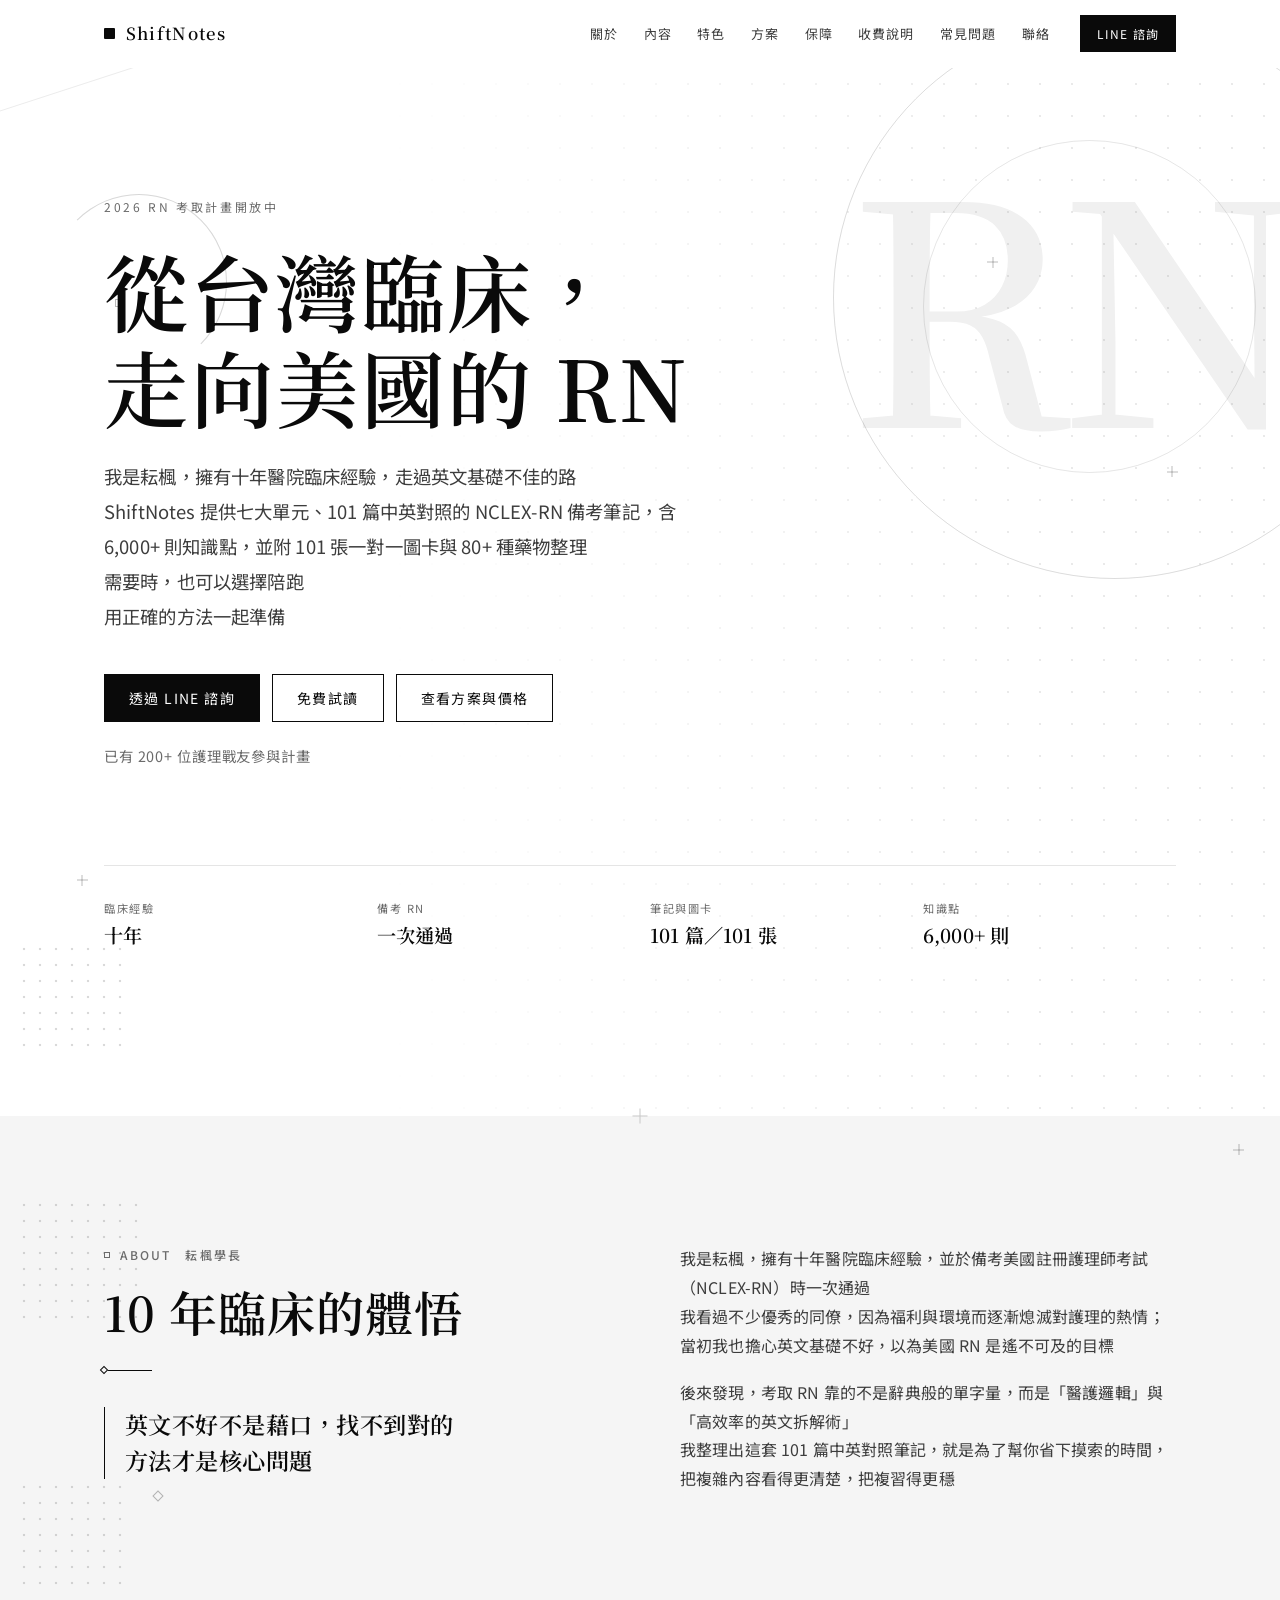
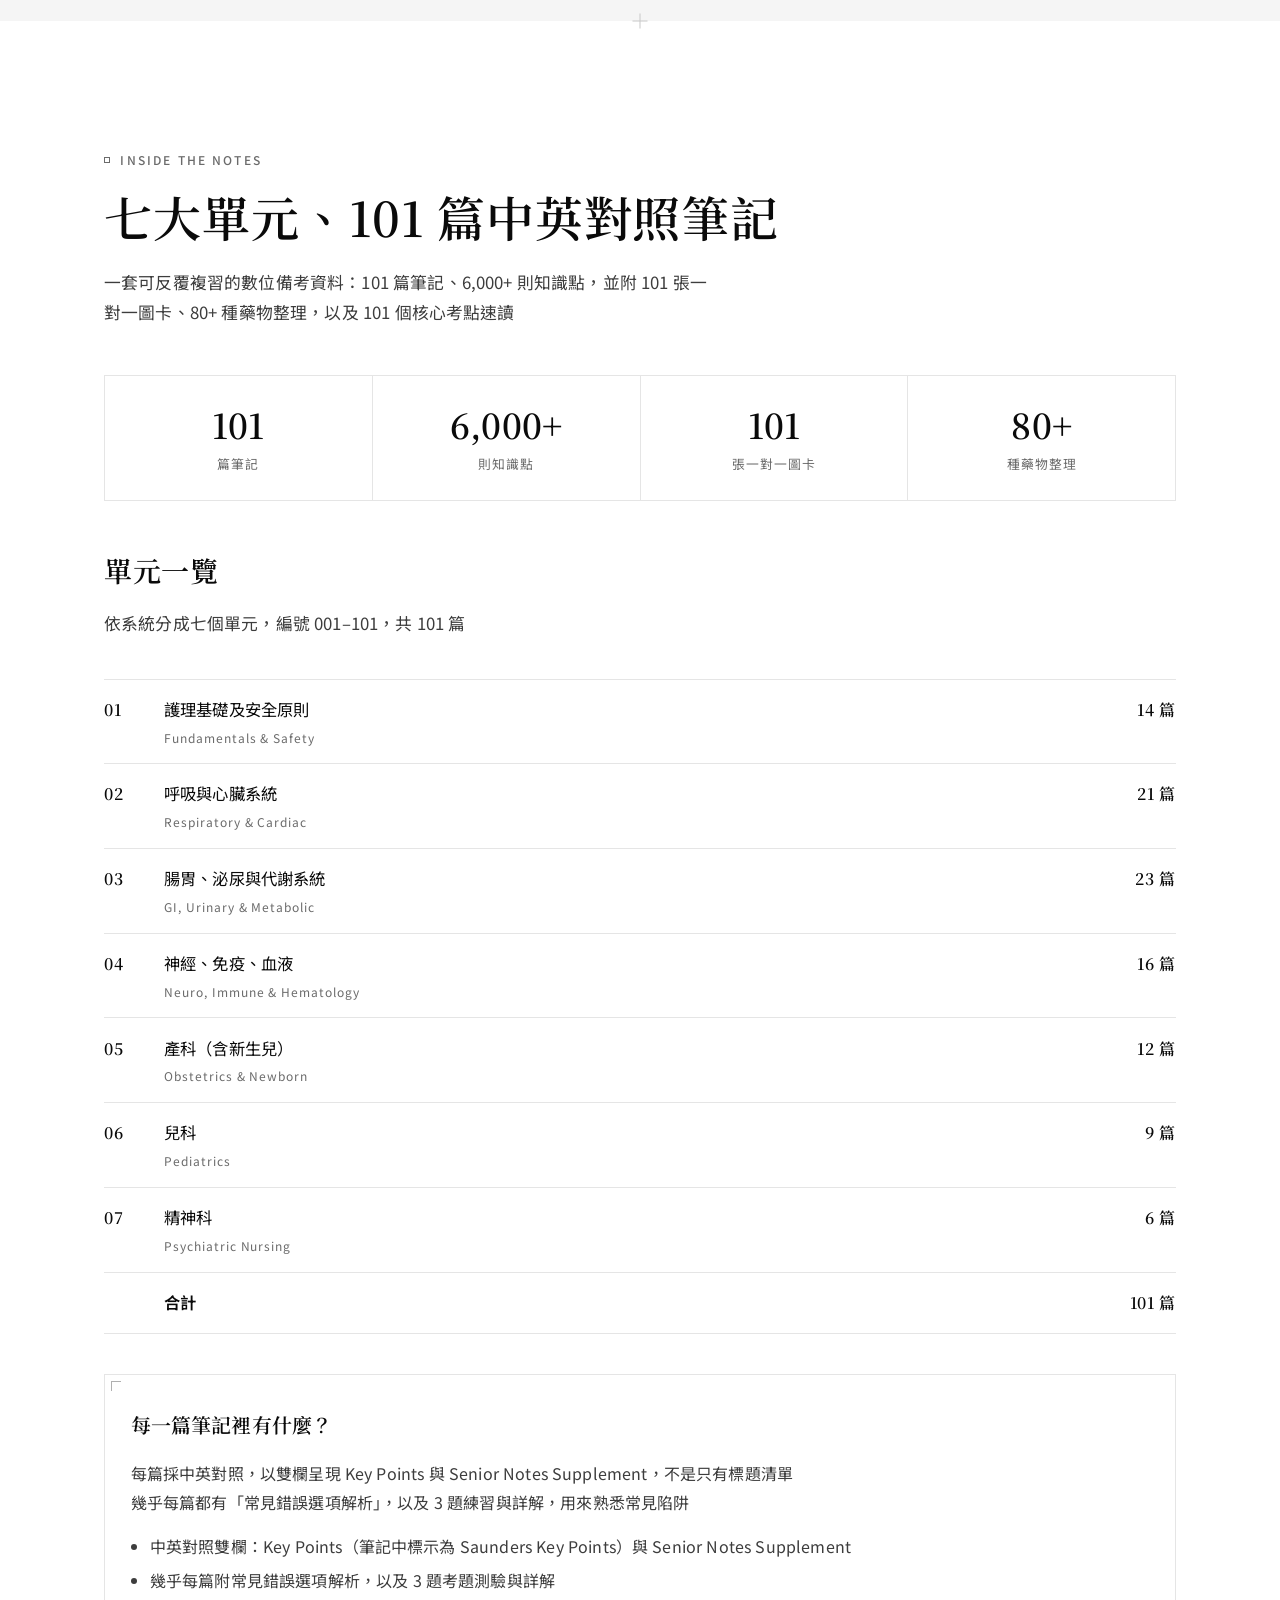
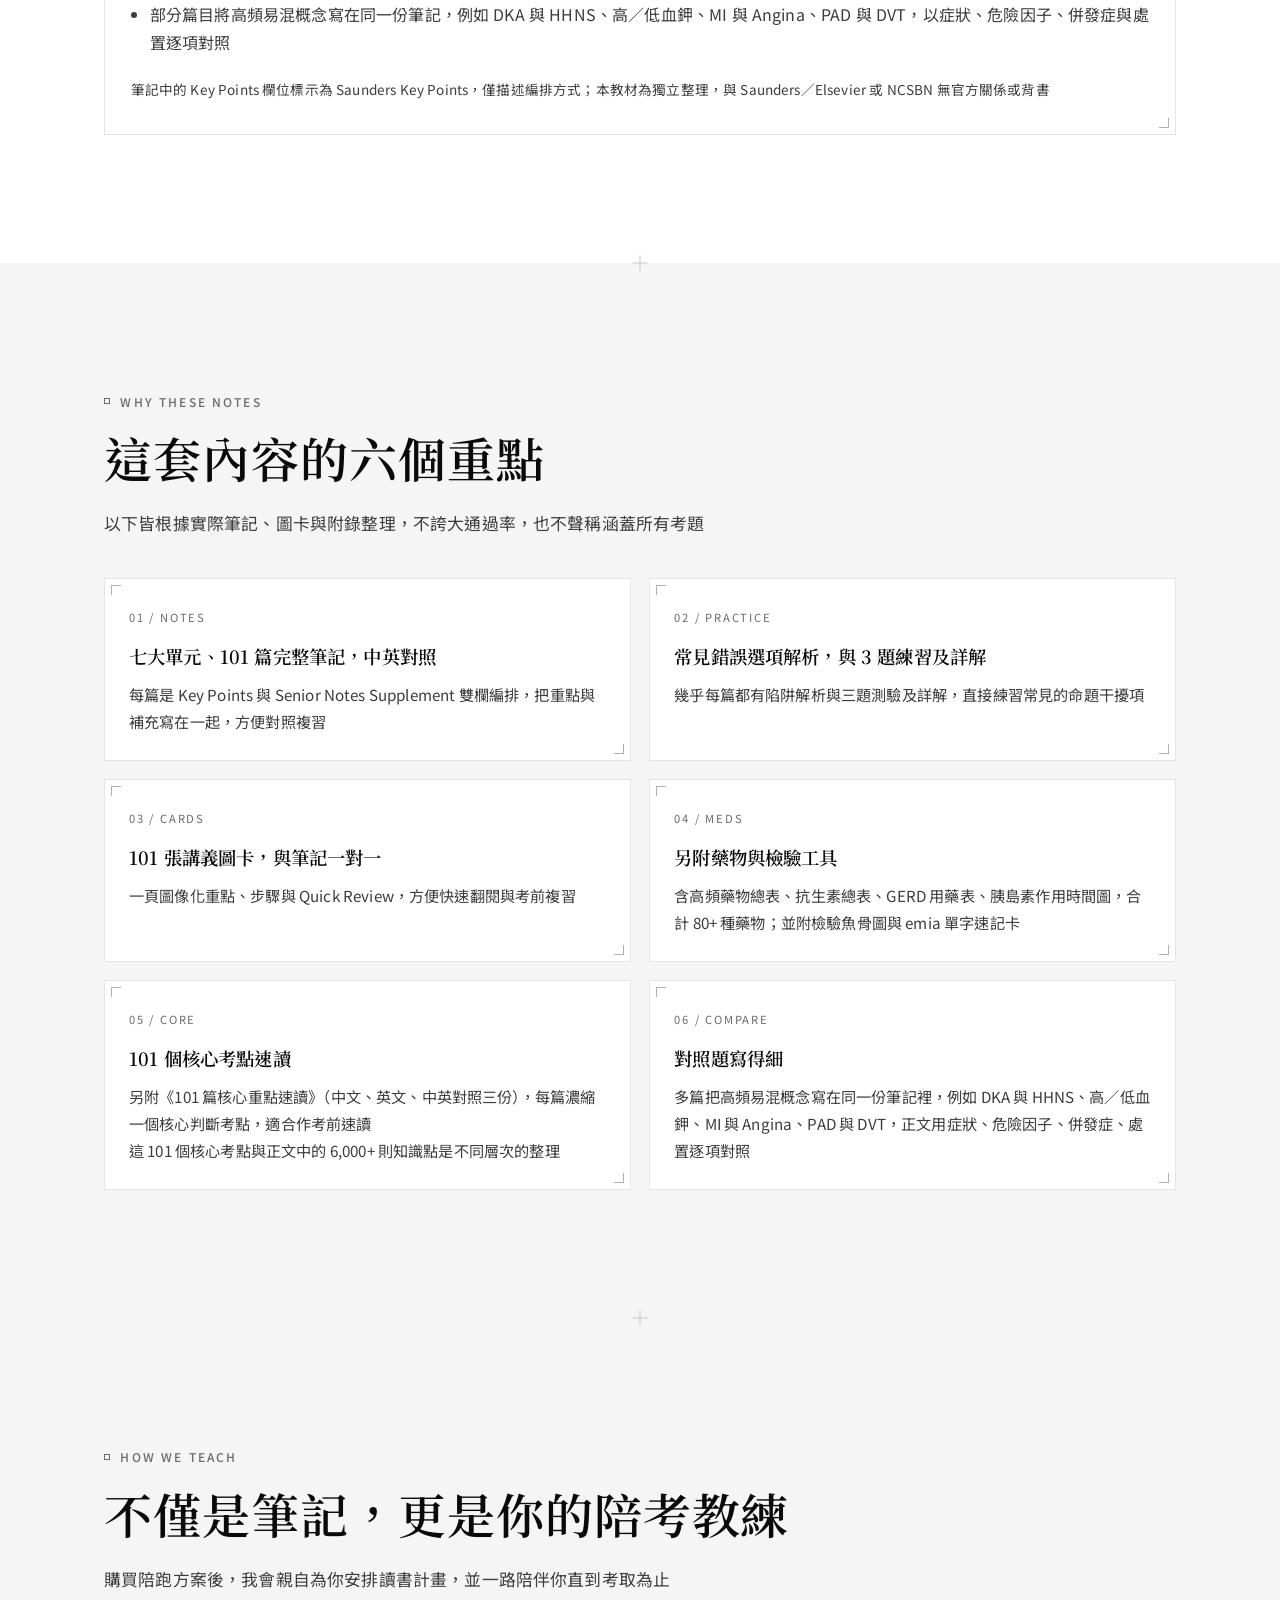
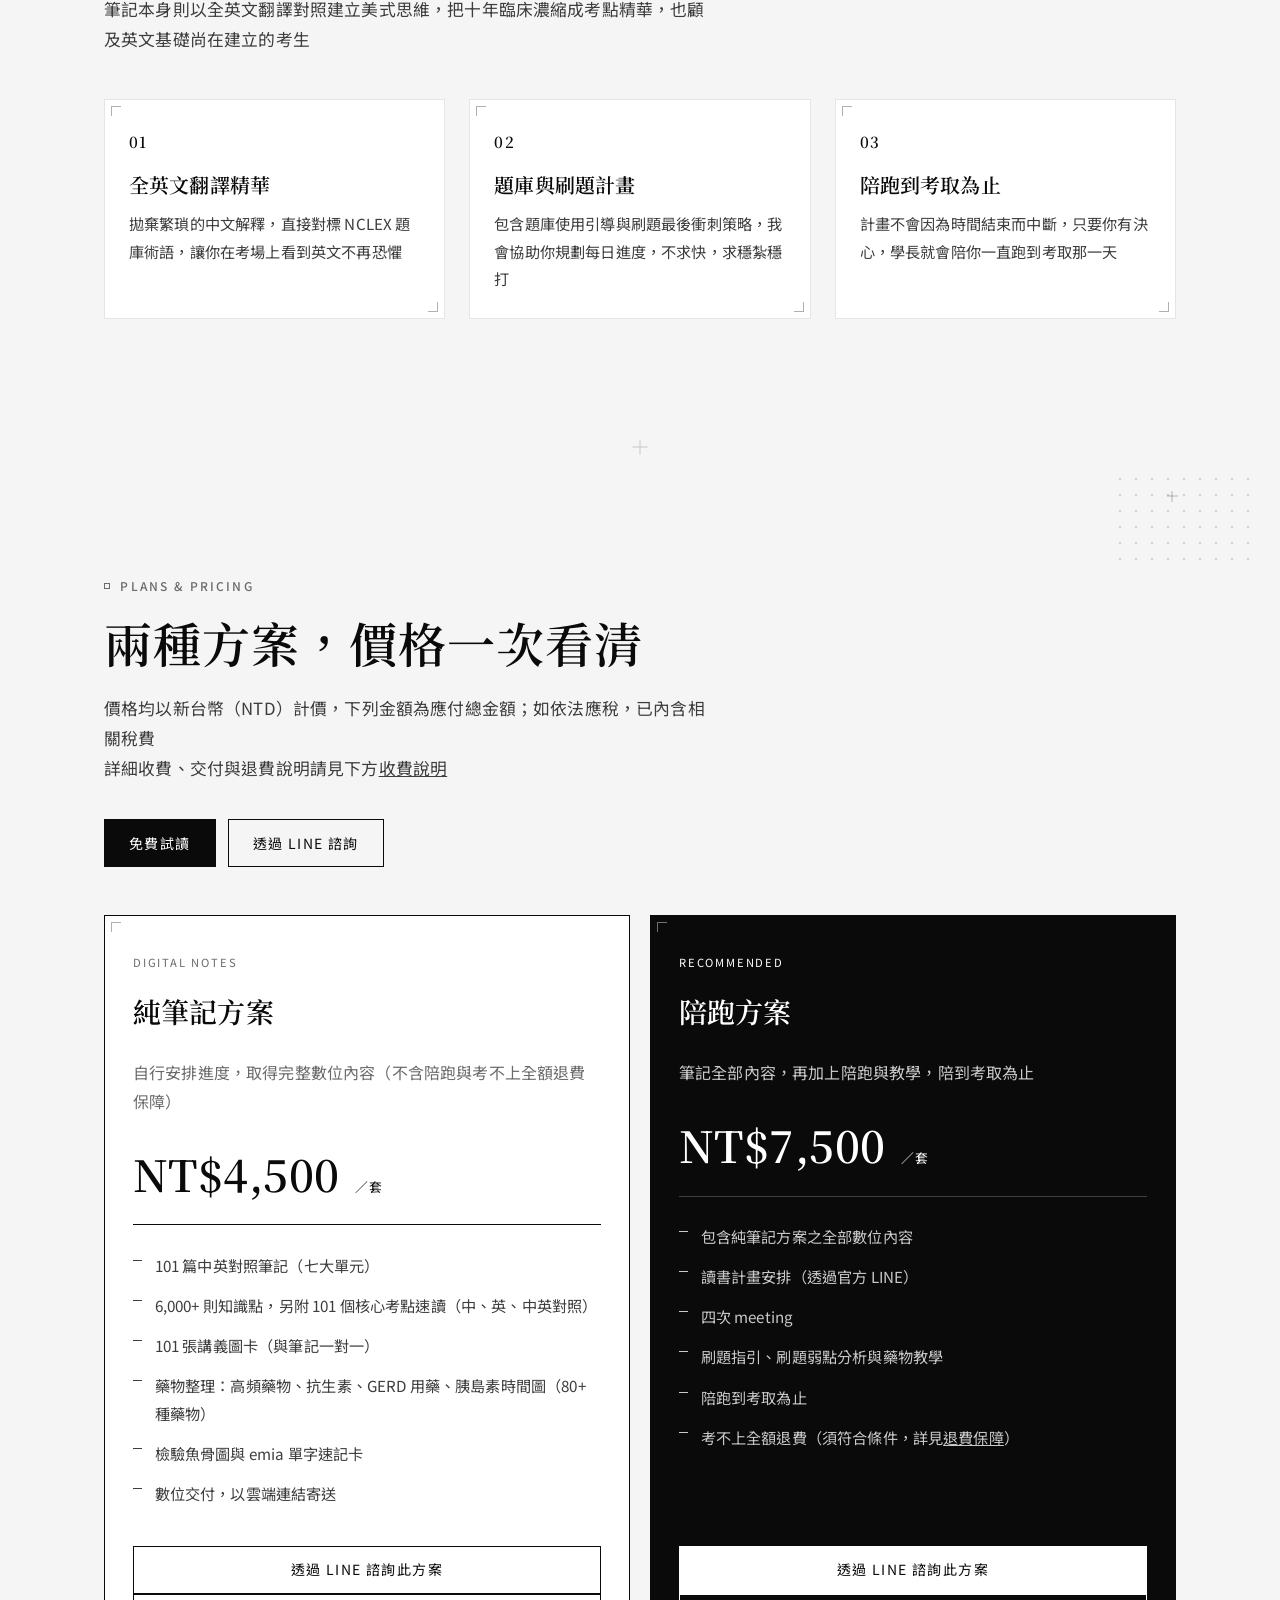
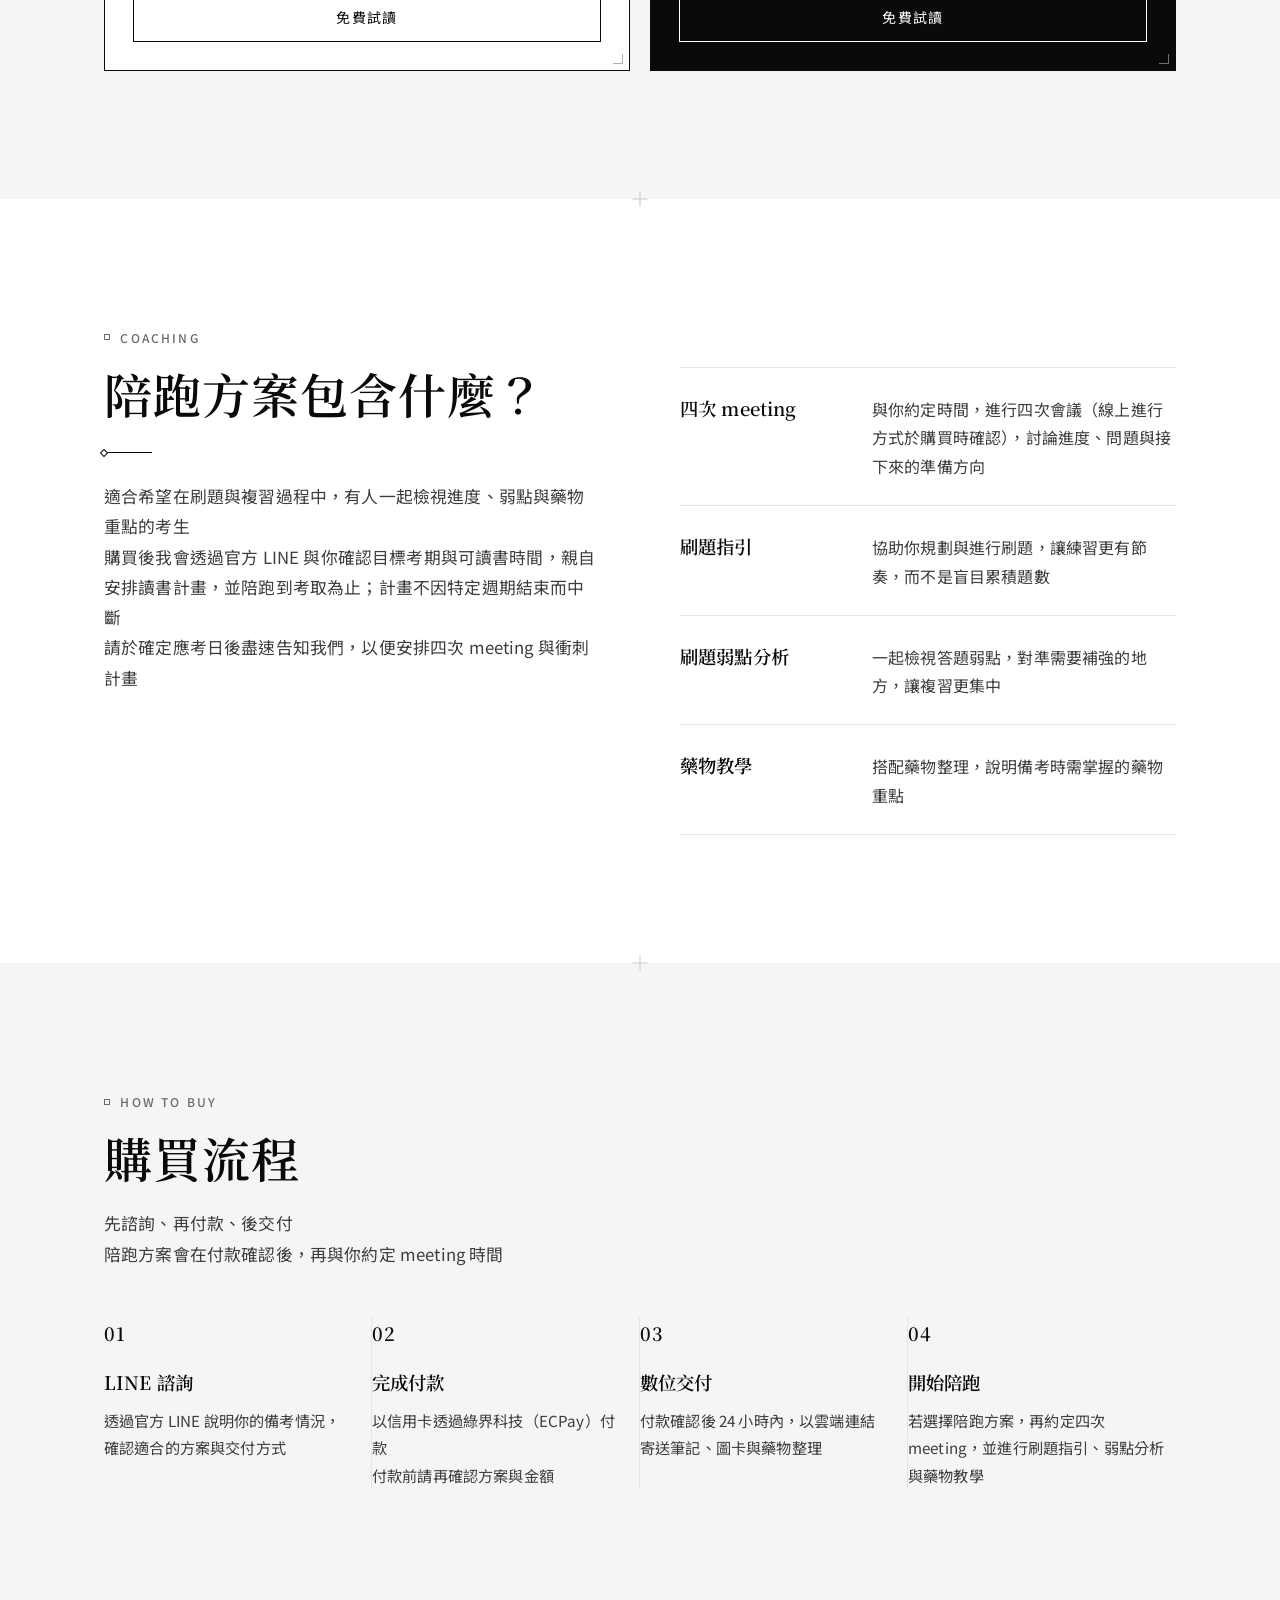
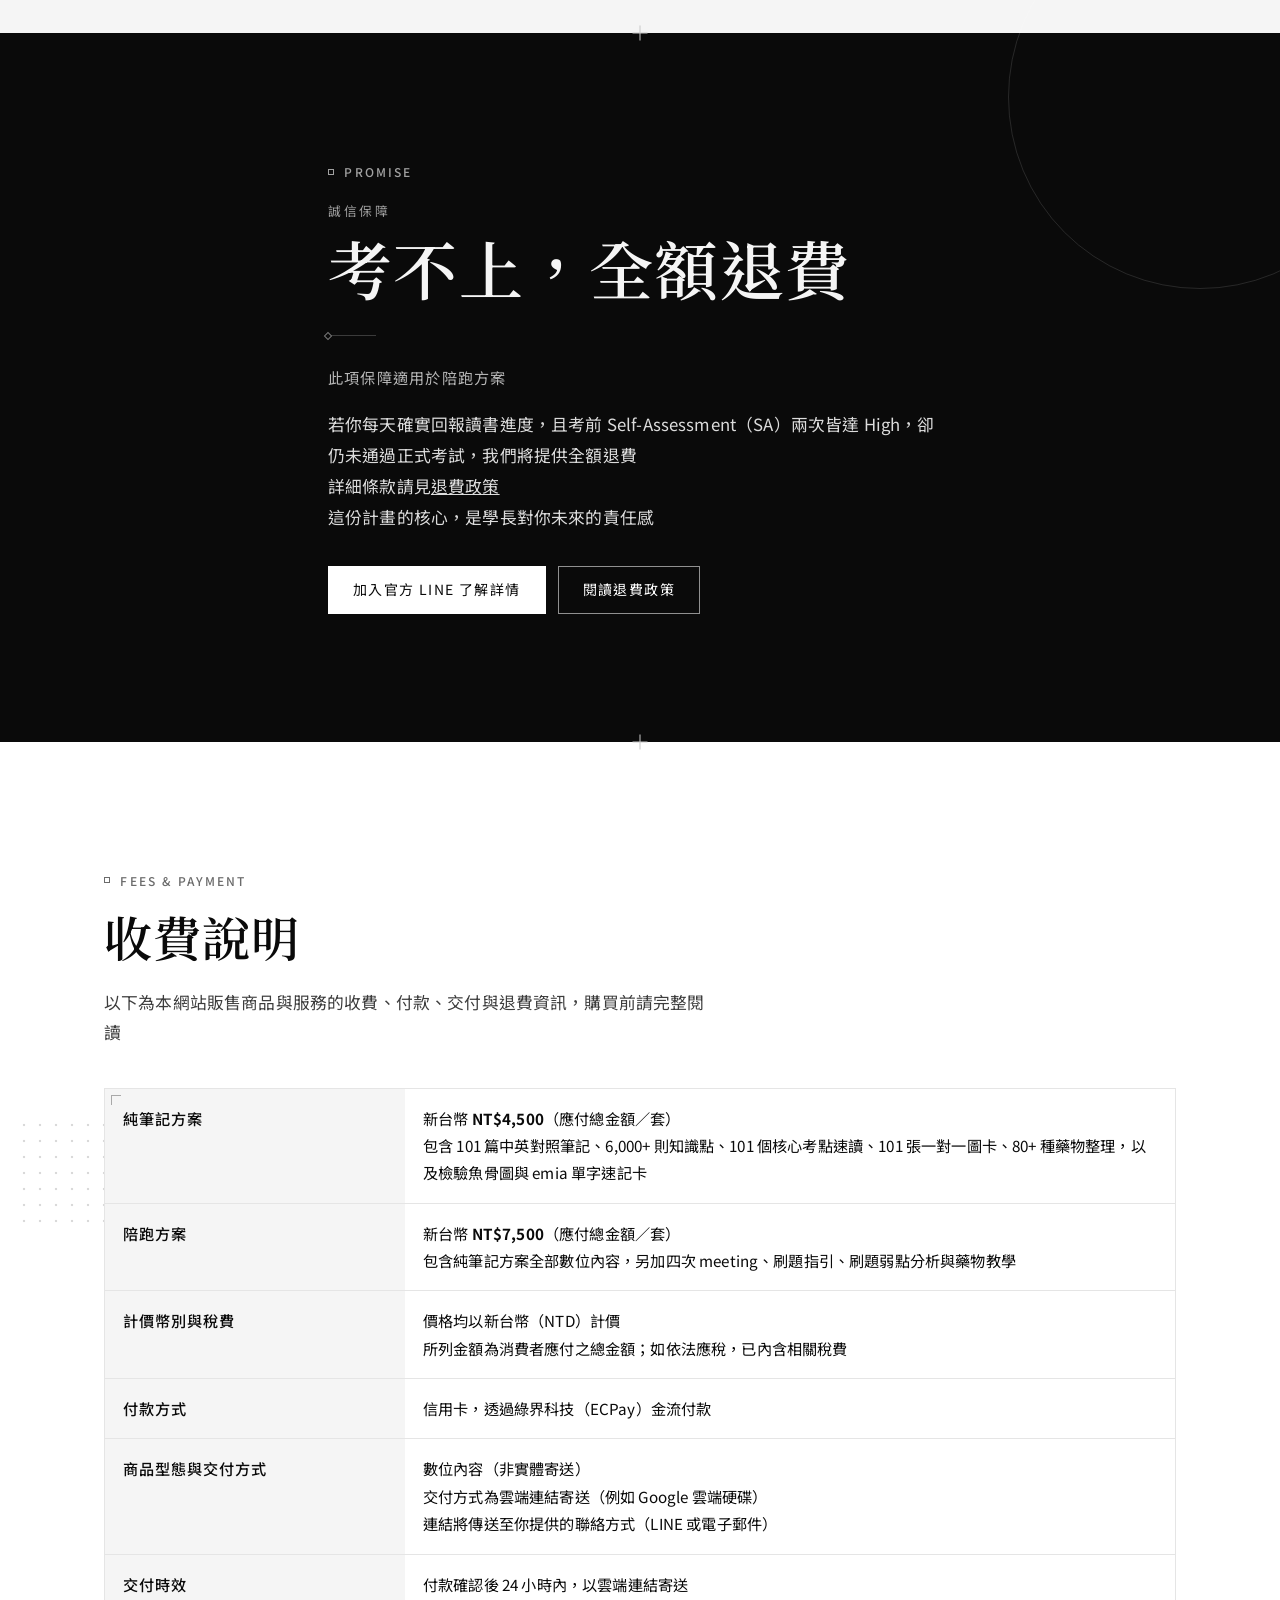
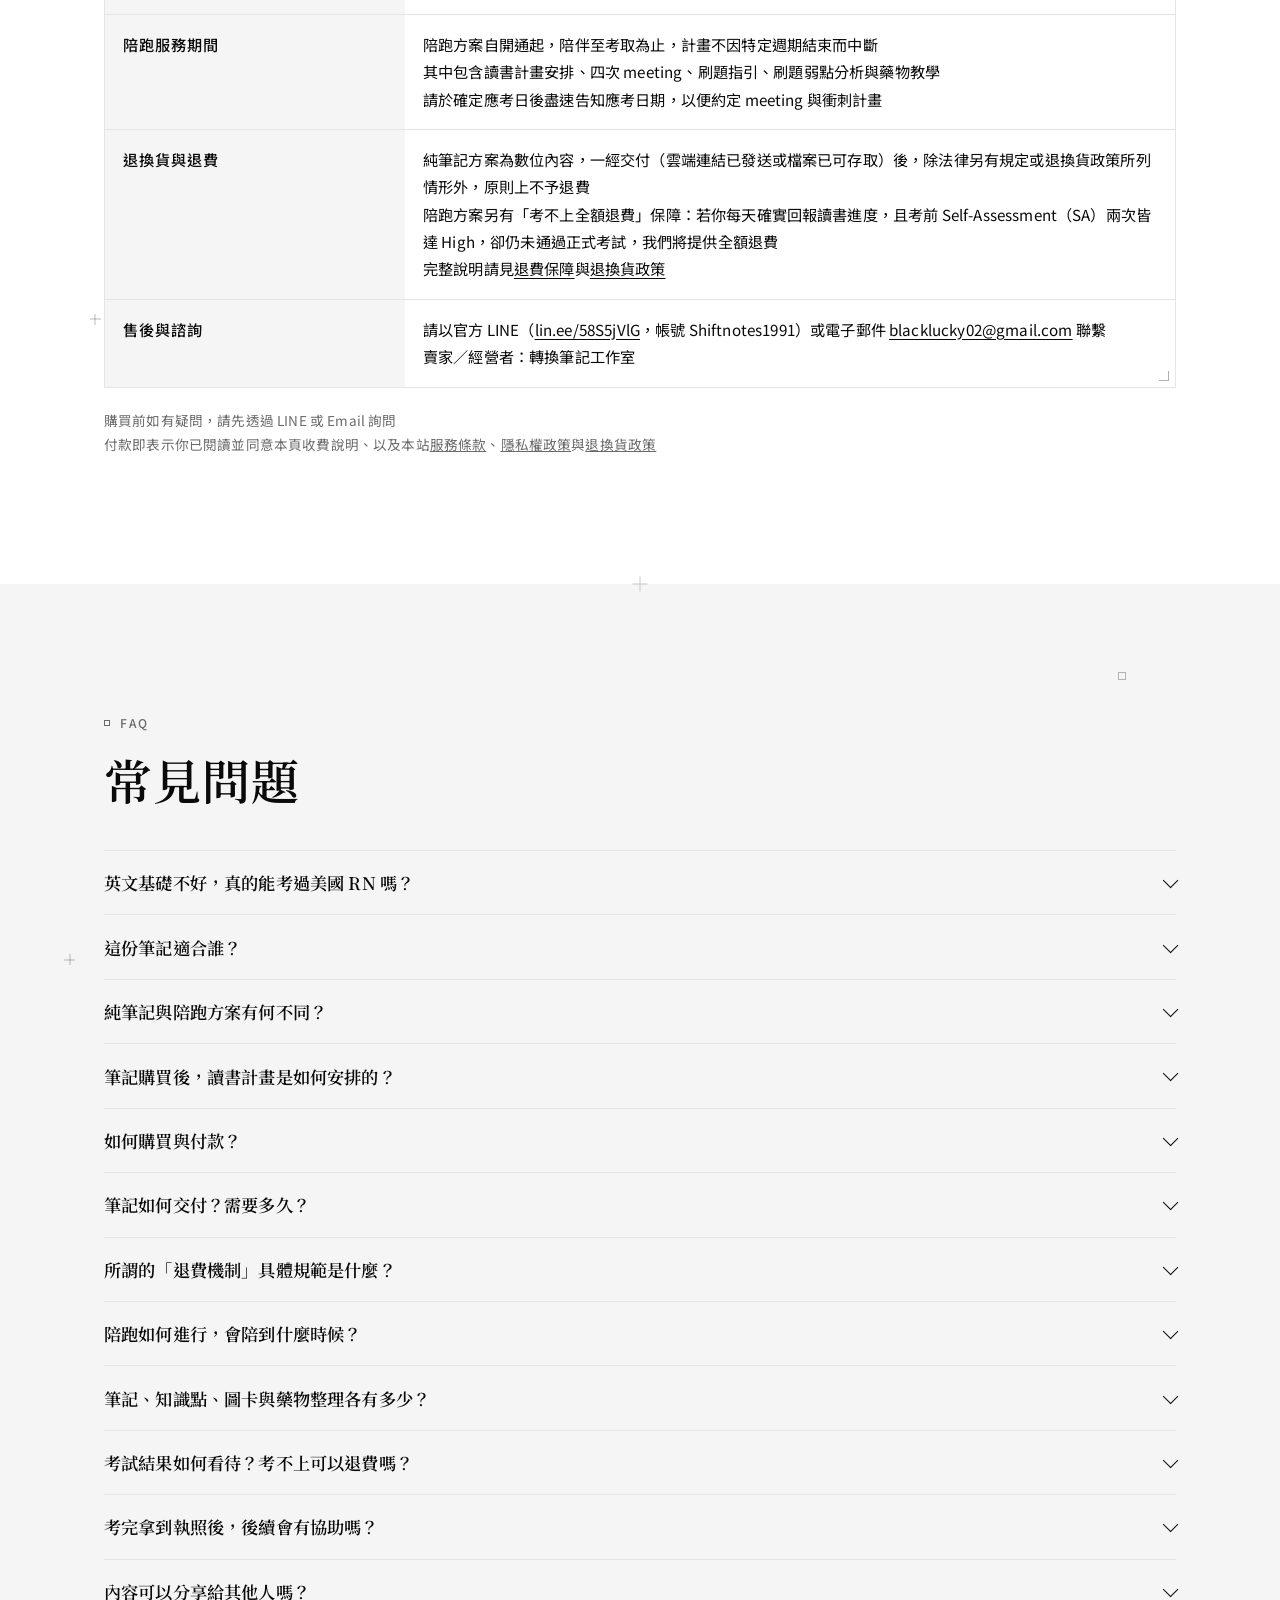
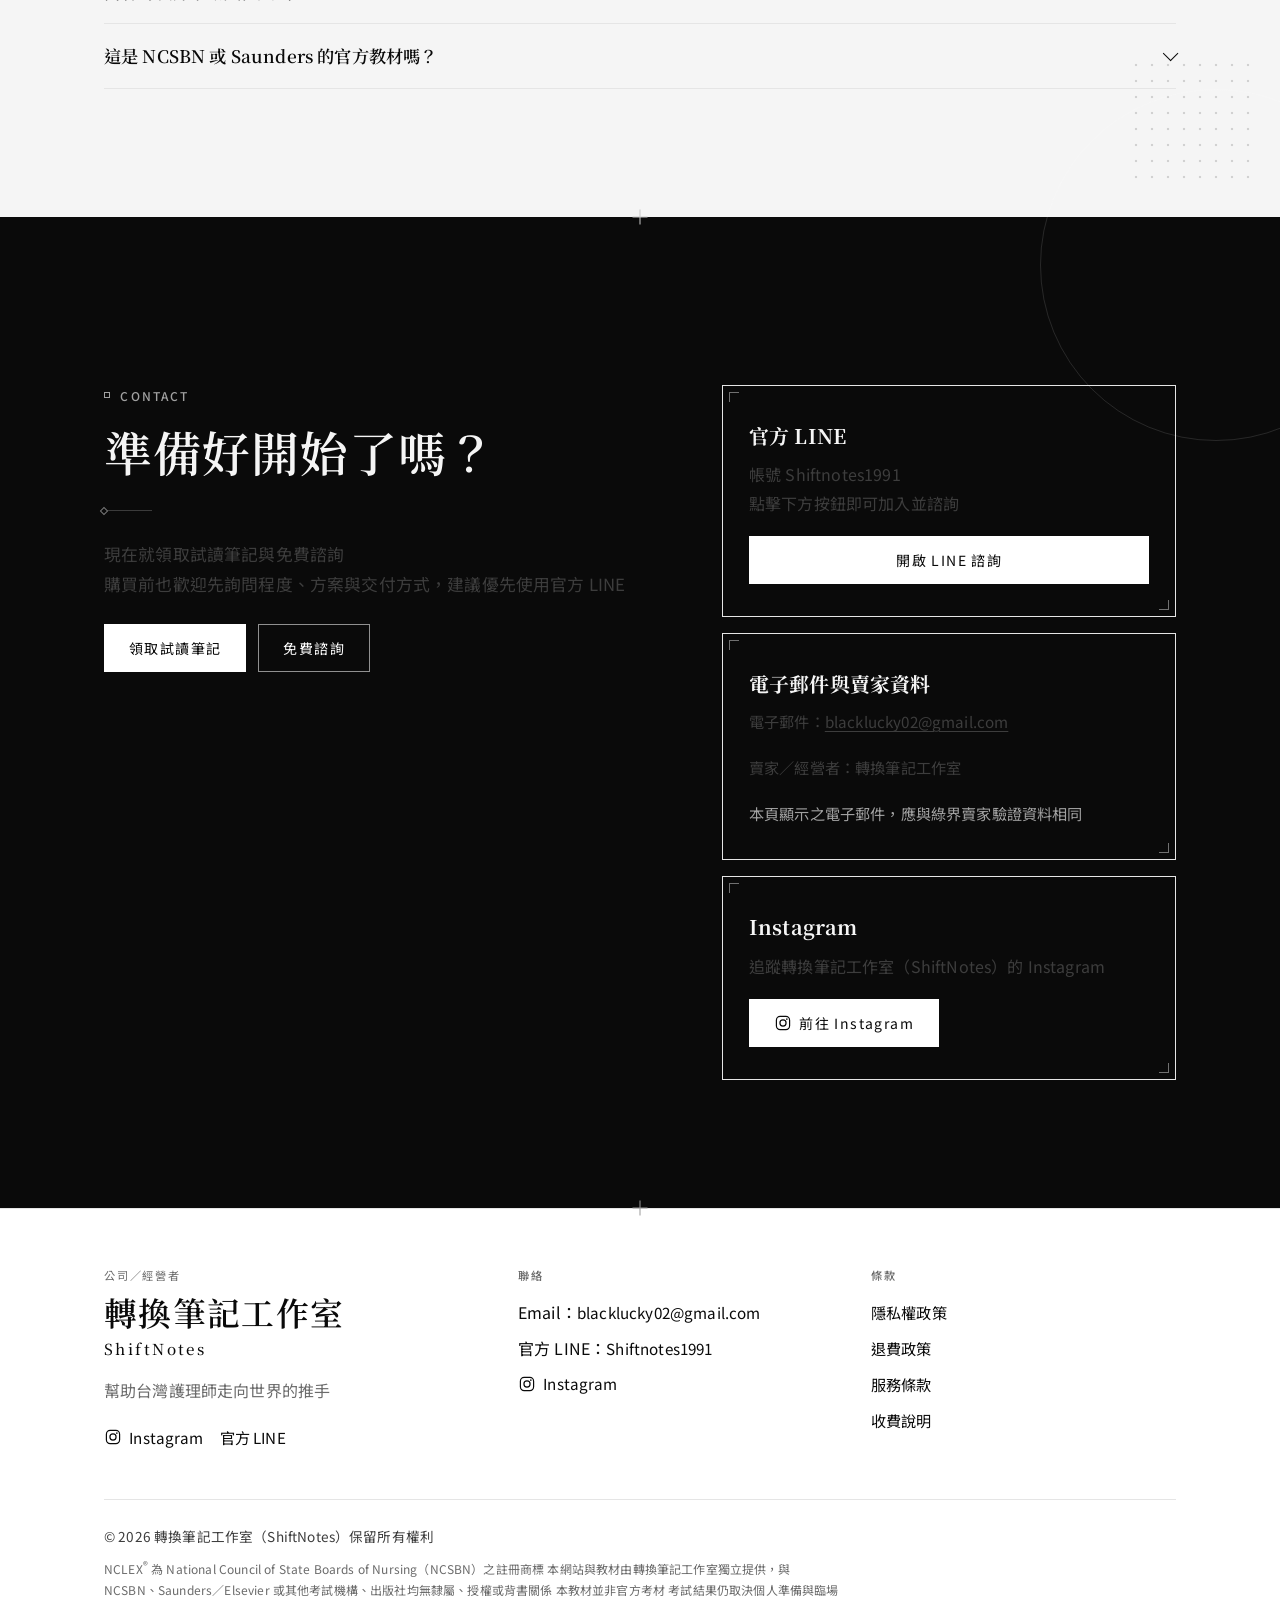
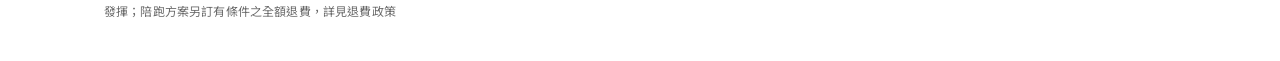
==== commit 8400f78c: "更新退費條件為 SA 兩次 High 與每日回報進度" ====
--- a/index.html
+++ b/index.html
@@ -153,7 +153,7 @@
  "name": "所謂的退費機制具體規範是什麼？",
  "acceptedAnswer": {
  "@type": "Answer",
- "text": "純筆記方案為數位內容，一經交付後，除法律另有規定或退換貨政策所列情形外，原則上不予退費 陪跑方案另有考不上全額退費保障：若你完全依照安排的計畫執行、完成所有進度與測驗，卻在連續兩次正式考試中未能通過，我們將提供全額退費 詳細條款見退費政策 "
+ "text": "純筆記方案為數位內容，一經交付後，除法律另有規定或退換貨政策所列情形外，原則上不予退費 陪跑方案另有考不上全額退費保障：若你每天確實回報讀書進度，且考前 Self-Assessment（SA）兩次皆達 High，卻仍未通過正式考試，我們將提供全額退費 詳細條款見退費政策 "
  }
  },
  {
@@ -177,7 +177,7 @@
  "name": "考試結果如何看待？考不上可以退費嗎？",
  "acceptedAnswer": {
  "@type": "Answer",
- "text": "考試結果仍取決你的基礎、投入與臨場發揮，本網站不就通過考試作出無條件保證 惟購買陪跑方案者，如完全依照安排的計畫執行、完成所有進度與測驗，卻在連續兩次正式考試中未能通過，可依退費政策申請全額退費 純筆記方案不適用此項保障 "
+ "text": "考試結果仍取決你的基礎、投入與臨場發揮，本網站不就通過考試作出無條件保證 惟購買陪跑方案者，如每天確實回報讀書進度，且考前 Self-Assessment（SA）兩次皆達 High，卻仍未通過正式考試，可依退費政策申請全額退費 純筆記方案不適用此項保障 "
  }
  },
  {
@@ -583,7 +583,7 @@
         <h2 class="section-title" id="guarantee-title">考不上，全額退費</h2>
         <span class="rule"></span>
         <p class="guarantee-lead">此項保障適用於陪跑方案</p>
-        <p class="guarantee-body">若你完全依照安排的計畫執行、完成所有進度與測驗，卻在連續兩次正式考試中未能通過，我們將提供全額退費<br>詳細條款請見<a href="refund.html">退費政策</a><br>這份計畫的核心，是學長對你未來的責任感</p>
+        <p class="guarantee-body">若你每天確實回報讀書進度，且考前 Self-Assessment（SA）兩次皆達 High，卻仍未通過正式考試，我們將提供全額退費<br>詳細條款請見<a href="refund.html">退費政策</a><br>這份計畫的核心，是學長對你未來的責任感</p>
         <div class="hero-actions">
           <a class="btn btn-invert" href="https://lin.ee/58S5jVlG" target="_blank" rel="noopener noreferrer">加入官方 LINE 了解詳情</a>
           <a class="btn btn-ghost" href="refund.html">閱讀退費政策</a>
@@ -635,7 +635,7 @@
               </tr>
               <tr>
                 <th scope="row">退換貨與退費</th>
-                <td>純筆記方案為數位內容，一經交付（雲端連結已發送或檔案已可存取）後，除法律另有規定或退換貨政策所列情形外，原則上不予退費<br>陪跑方案另有「考不上全額退費」保障：若你完全依照安排的計畫執行、完成所有進度與測驗，卻在連續兩次正式考試中未能通過，我們將提供全額退費<br>完整說明請見<a href="#guarantee">退費保障</a>與<a href="refund.html">退換貨政策</a></td>
+                <td>純筆記方案為數位內容，一經交付（雲端連結已發送或檔案已可存取）後，除法律另有規定或退換貨政策所列情形外，原則上不予退費<br>陪跑方案另有「考不上全額退費」保障：若你每天確實回報讀書進度，且考前 Self-Assessment（SA）兩次皆達 High，卻仍未通過正式考試，我們將提供全額退費<br>完整說明請見<a href="#guarantee">退費保障</a>與<a href="refund.html">退換貨政策</a></td>
               </tr>
               <tr>
                 <th scope="row">售後與諮詢</th>
@@ -685,7 +685,7 @@
           </details>
           <details>
             <summary>所謂的「退費機制」具體規範是什麼？</summary>
-            <div class="faq-a">純筆記方案為數位內容，一經交付後，除法律另有規定或退換貨政策所列情形外，原則上不予退費<br>陪跑方案另有考不上全額退費保障：若你完全依照安排的計畫執行、完成所有進度與測驗，卻在連續兩次正式考試中未能通過，我們將提供全額退費<br>詳細條款請見<a href="#guarantee">退費保障</a>與<a href="refund.html">退費政策</a></div>
+            <div class="faq-a">純筆記方案為數位內容，一經交付後，除法律另有規定或退換貨政策所列情形外，原則上不予退費<br>陪跑方案另有考不上全額退費保障：若你每天確實回報讀書進度，且考前 Self-Assessment（SA）兩次皆達 High，卻仍未通過正式考試，我們將提供全額退費<br>詳細條款請見<a href="#guarantee">退費保障</a>與<a href="refund.html">退費政策</a></div>
           </details>
           <details>
             <summary>陪跑如何進行，會陪到什麼時候？</summary>
@@ -697,7 +697,7 @@
           </details>
           <details>
             <summary>考試結果如何看待？考不上可以退費嗎？</summary>
-            <div class="faq-a">考試結果仍取決你的基礎、投入與臨場發揮，本網站不就通過考試作出無條件保證<br>惟購買陪跑方案者，如完全依照安排的計畫執行、完成所有進度與測驗，卻在連續兩次正式考試中未能通過，可依退費政策申請全額退費<br>純筆記方案不適用此項保障</div>
+            <div class="faq-a">考試結果仍取決你的基礎、投入與臨場發揮，本網站不就通過考試作出無條件保證<br>惟購買陪跑方案者，如每天確實回報讀書進度，且考前 Self-Assessment（SA）兩次皆達 High，卻仍未通過正式考試，可依退費政策申請全額退費<br>純筆記方案不適用此項保障</div>
           </details>
           <details>
             <summary>考完拿到執照後，後續會有協助嗎？</summary>
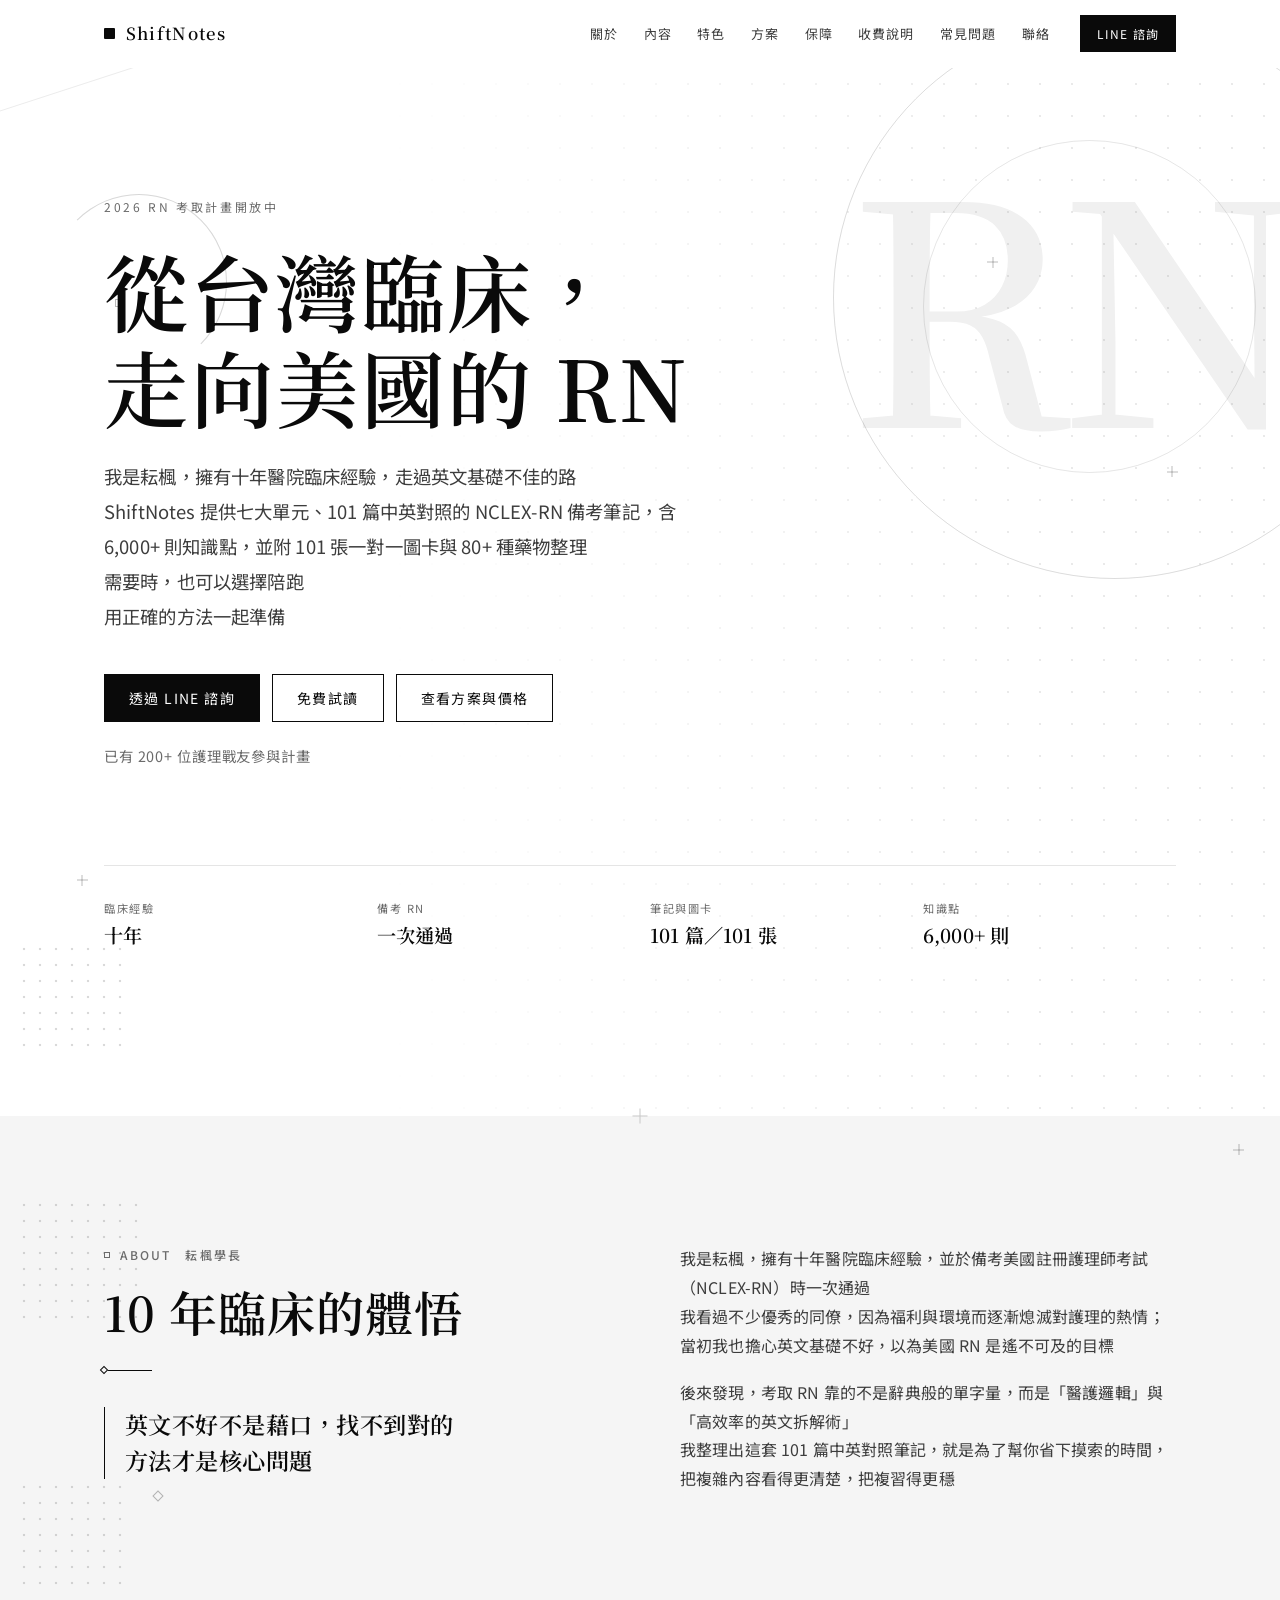
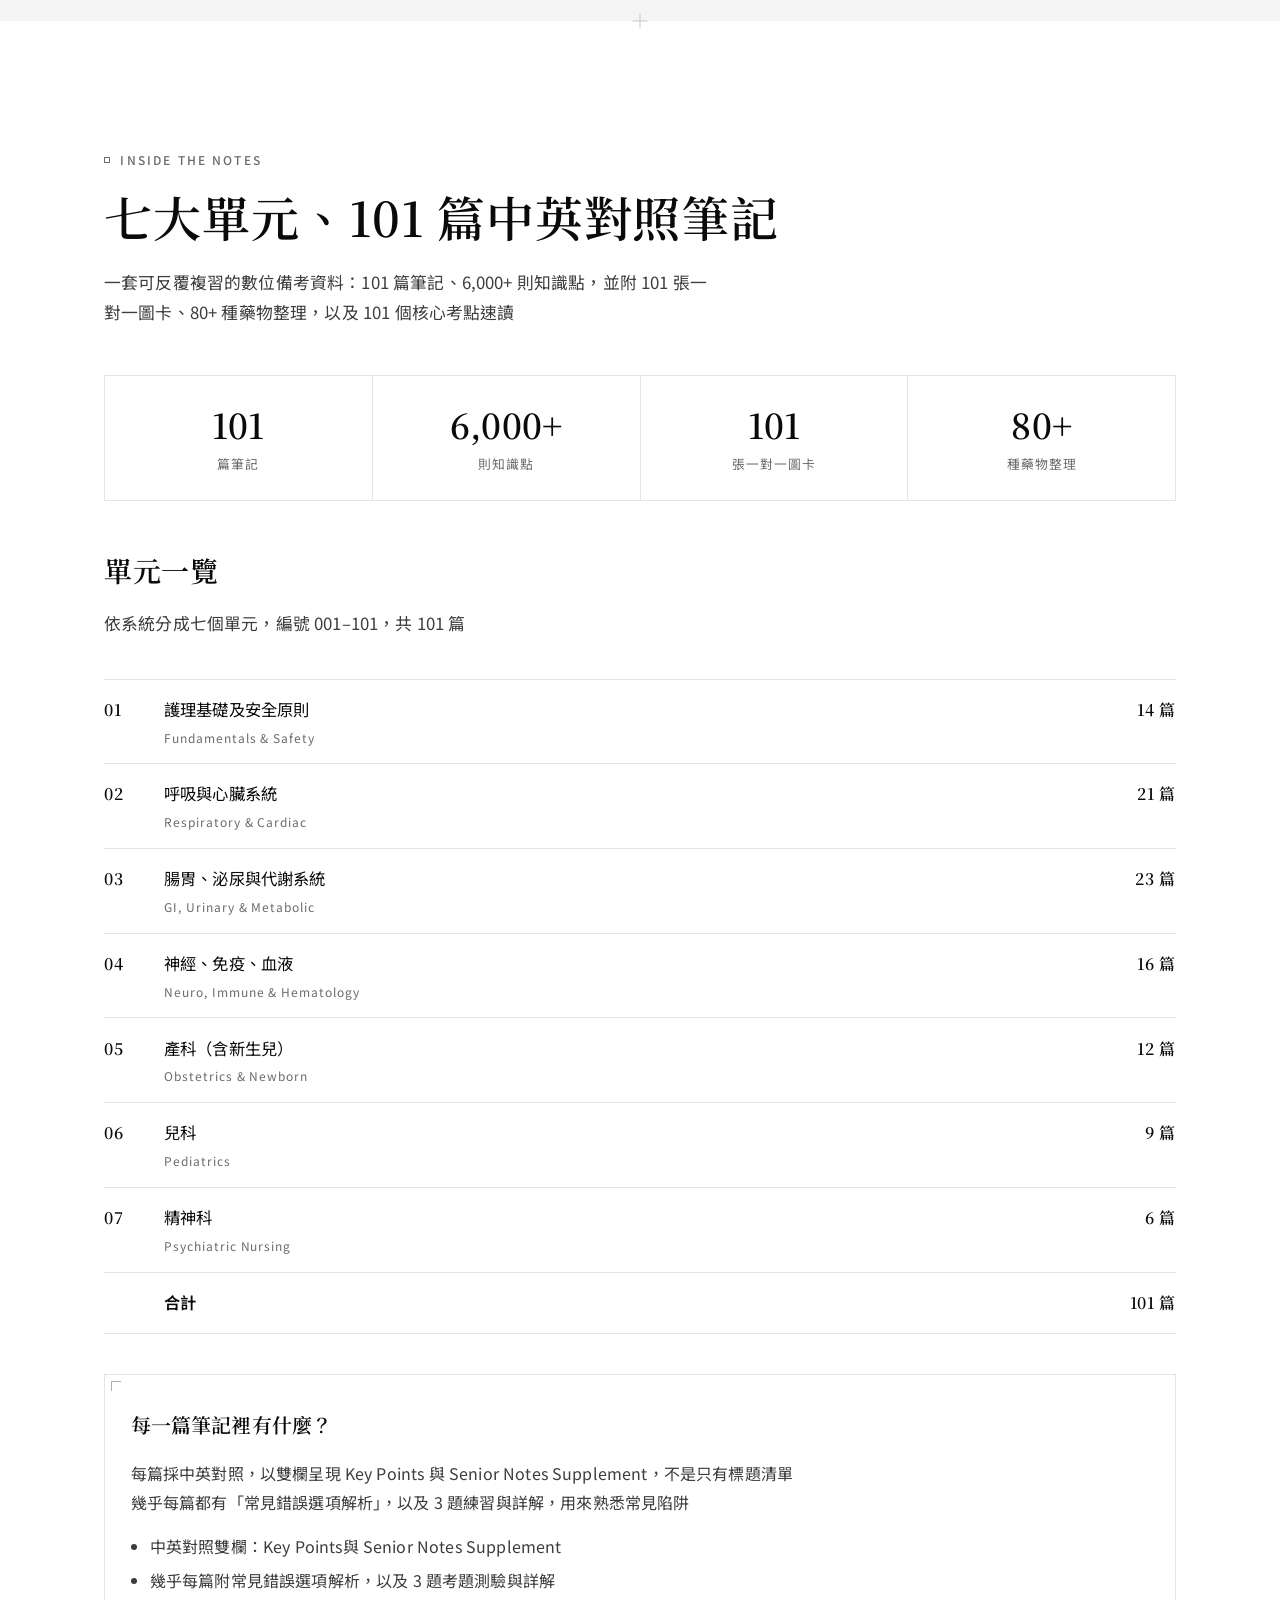
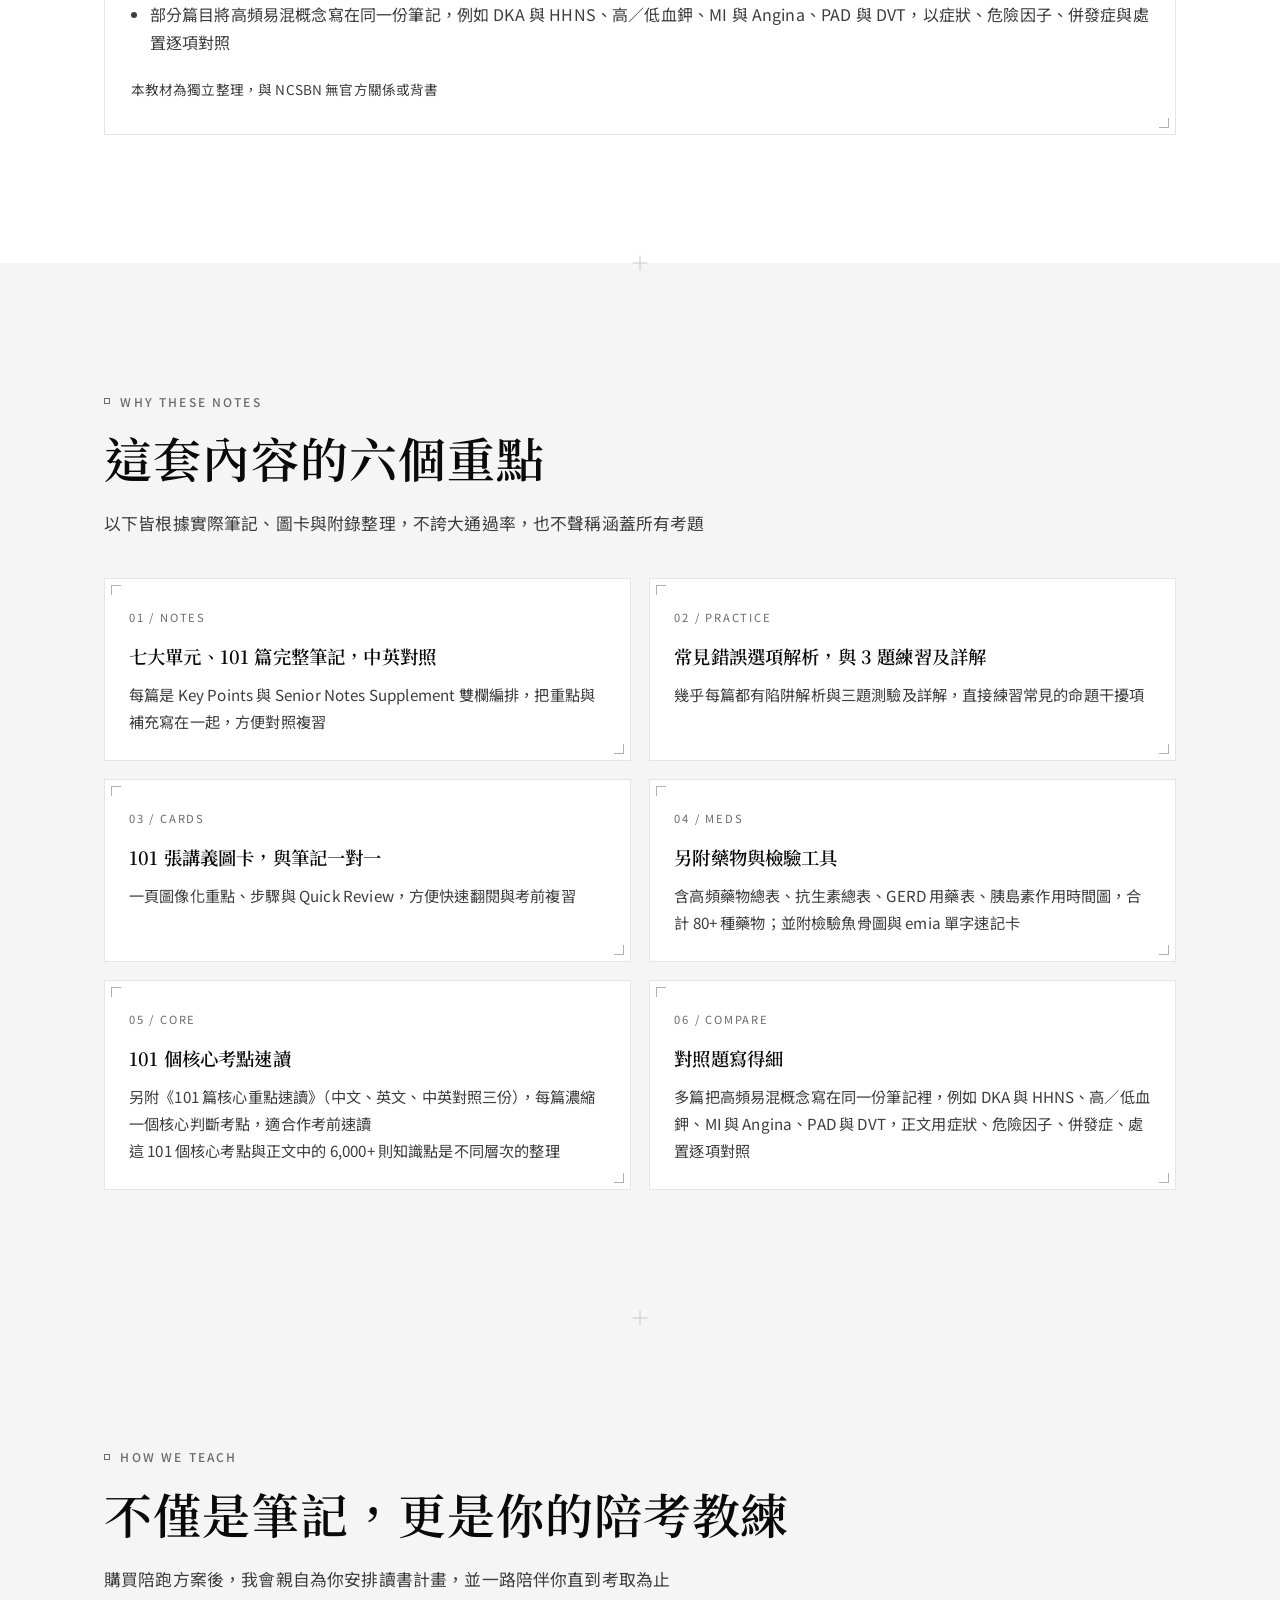
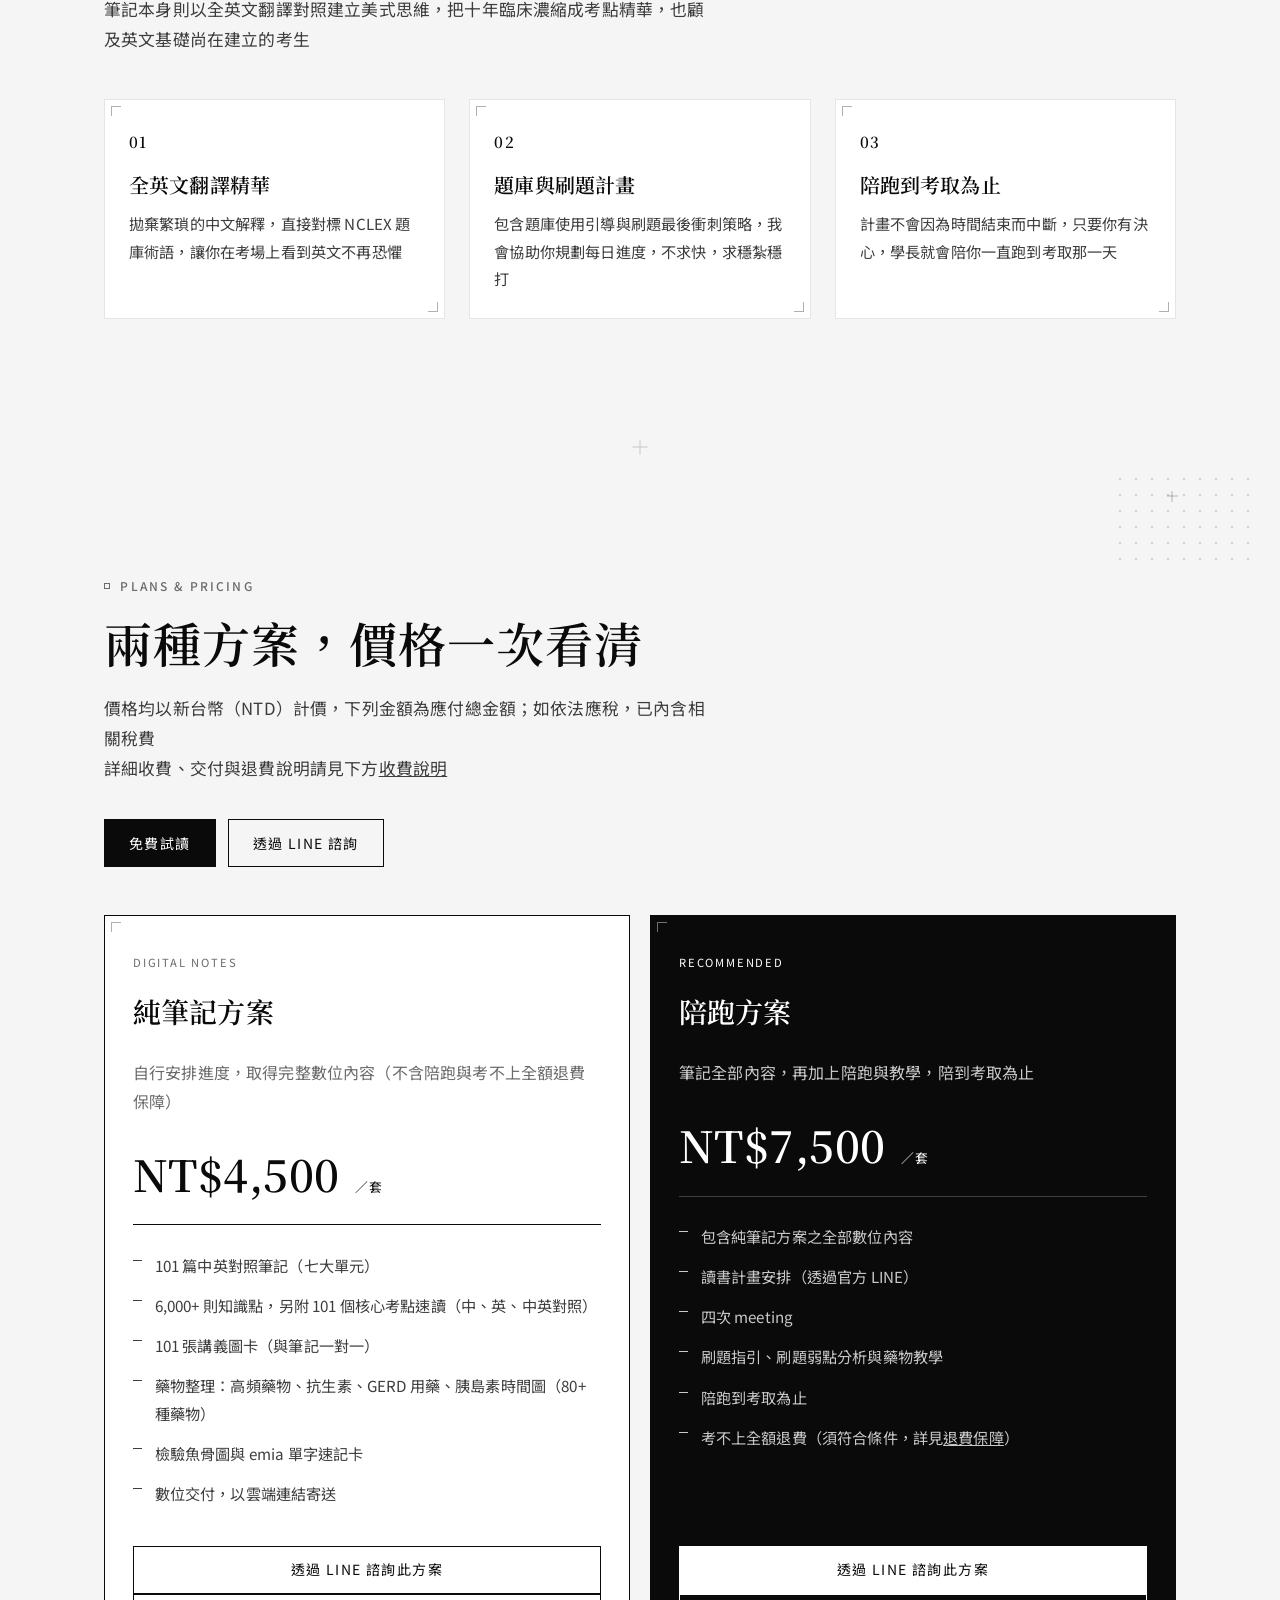
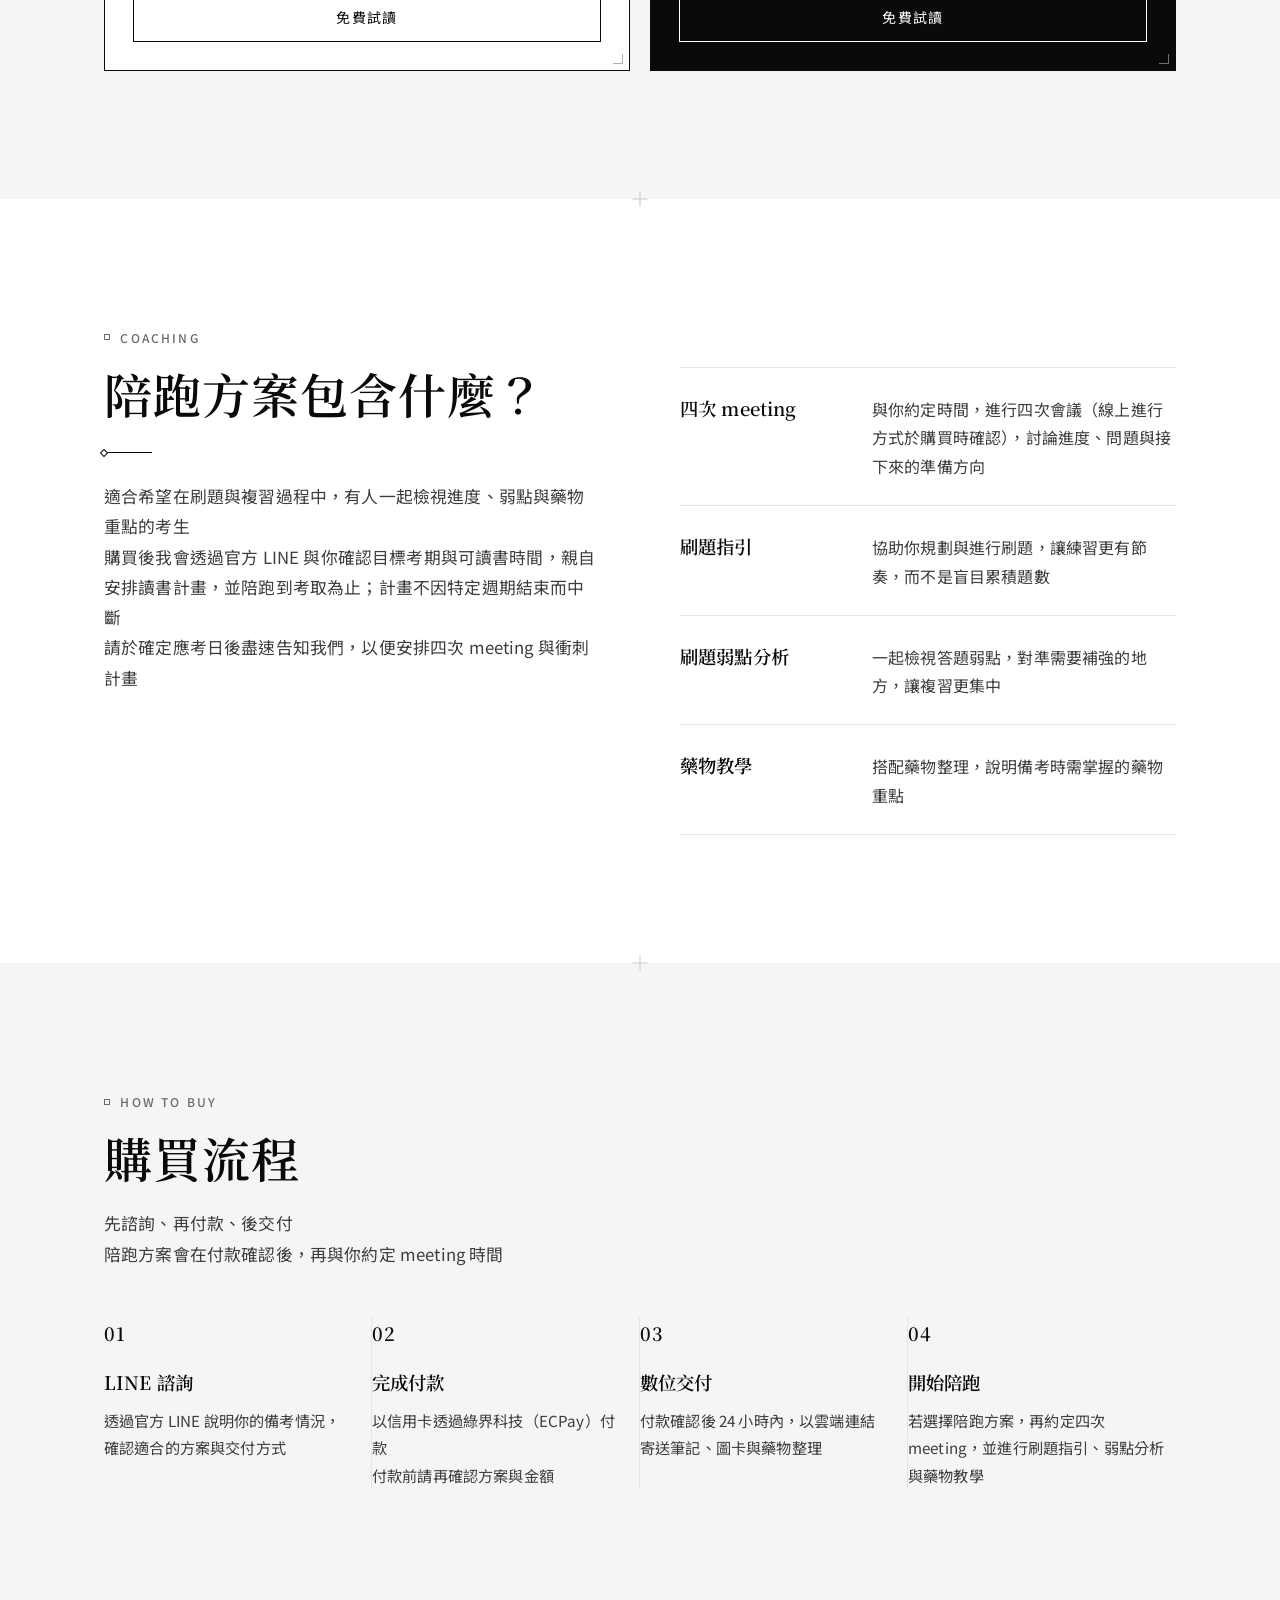
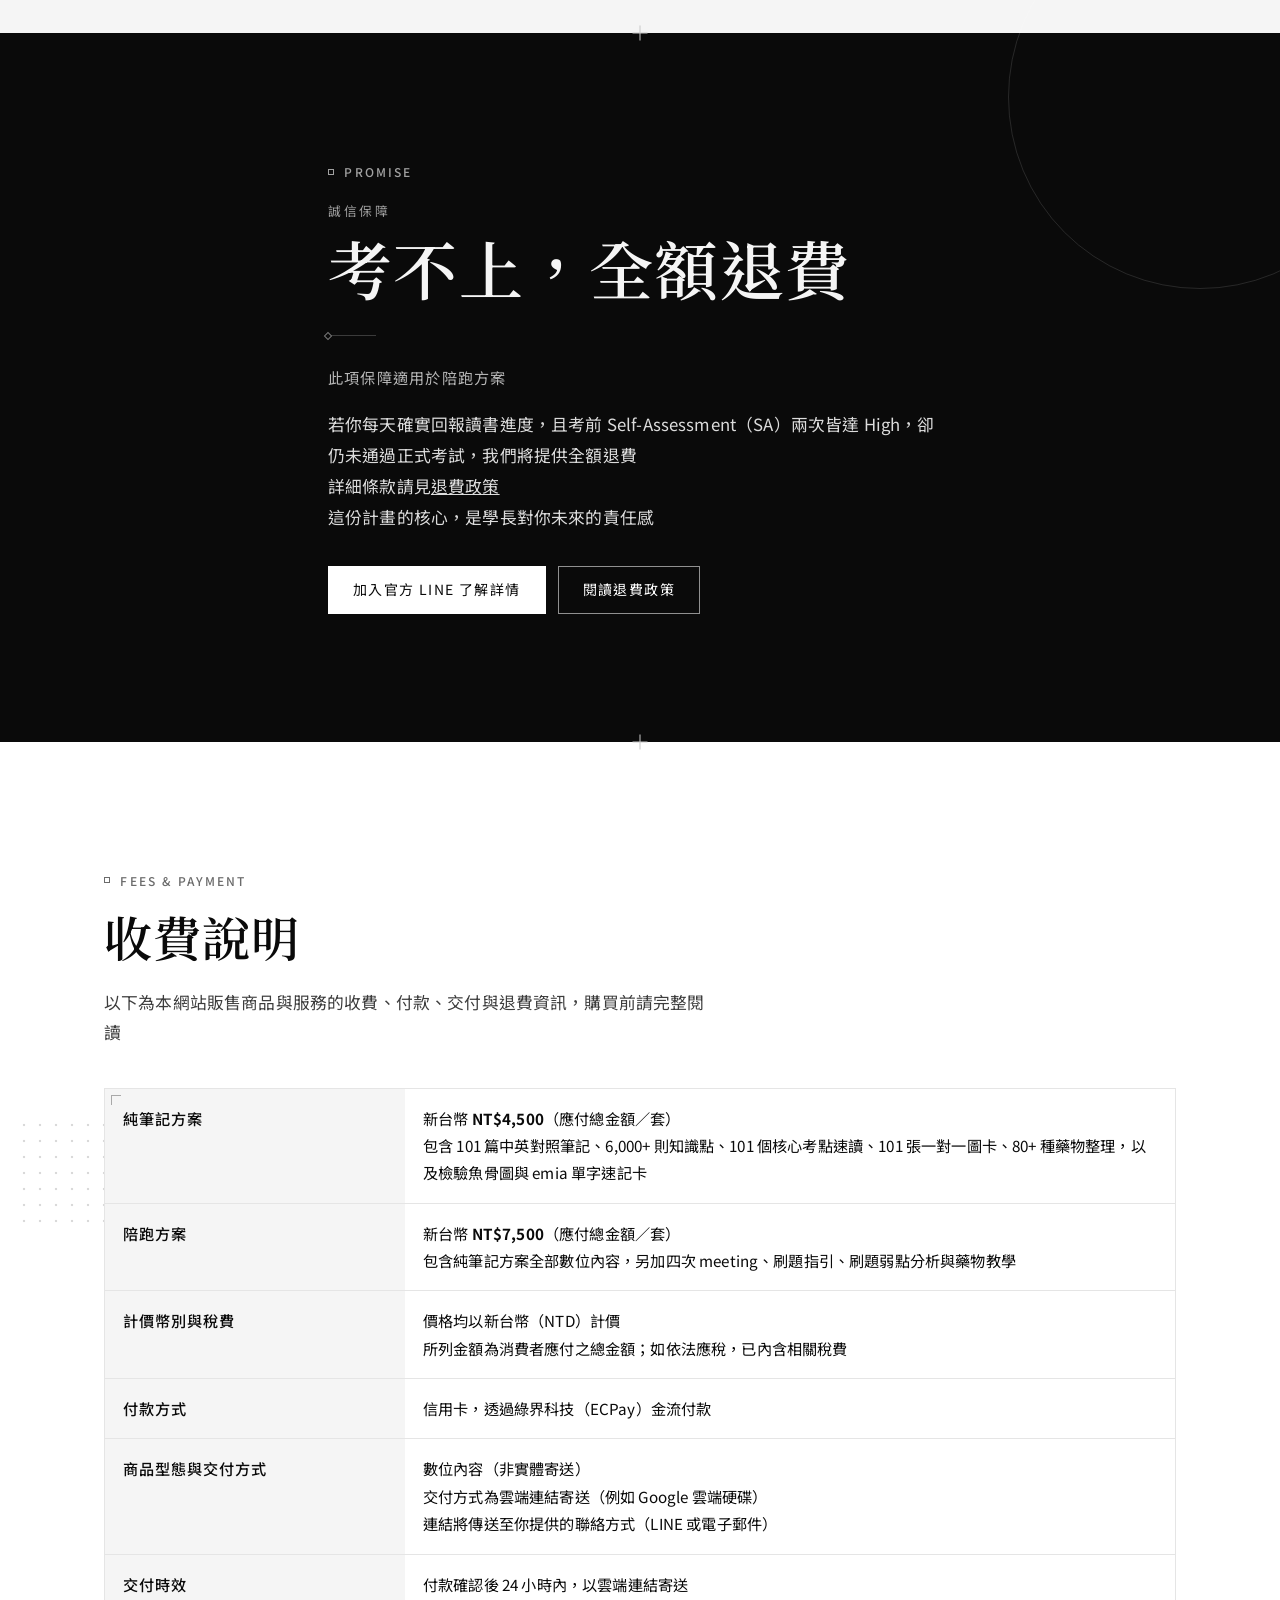
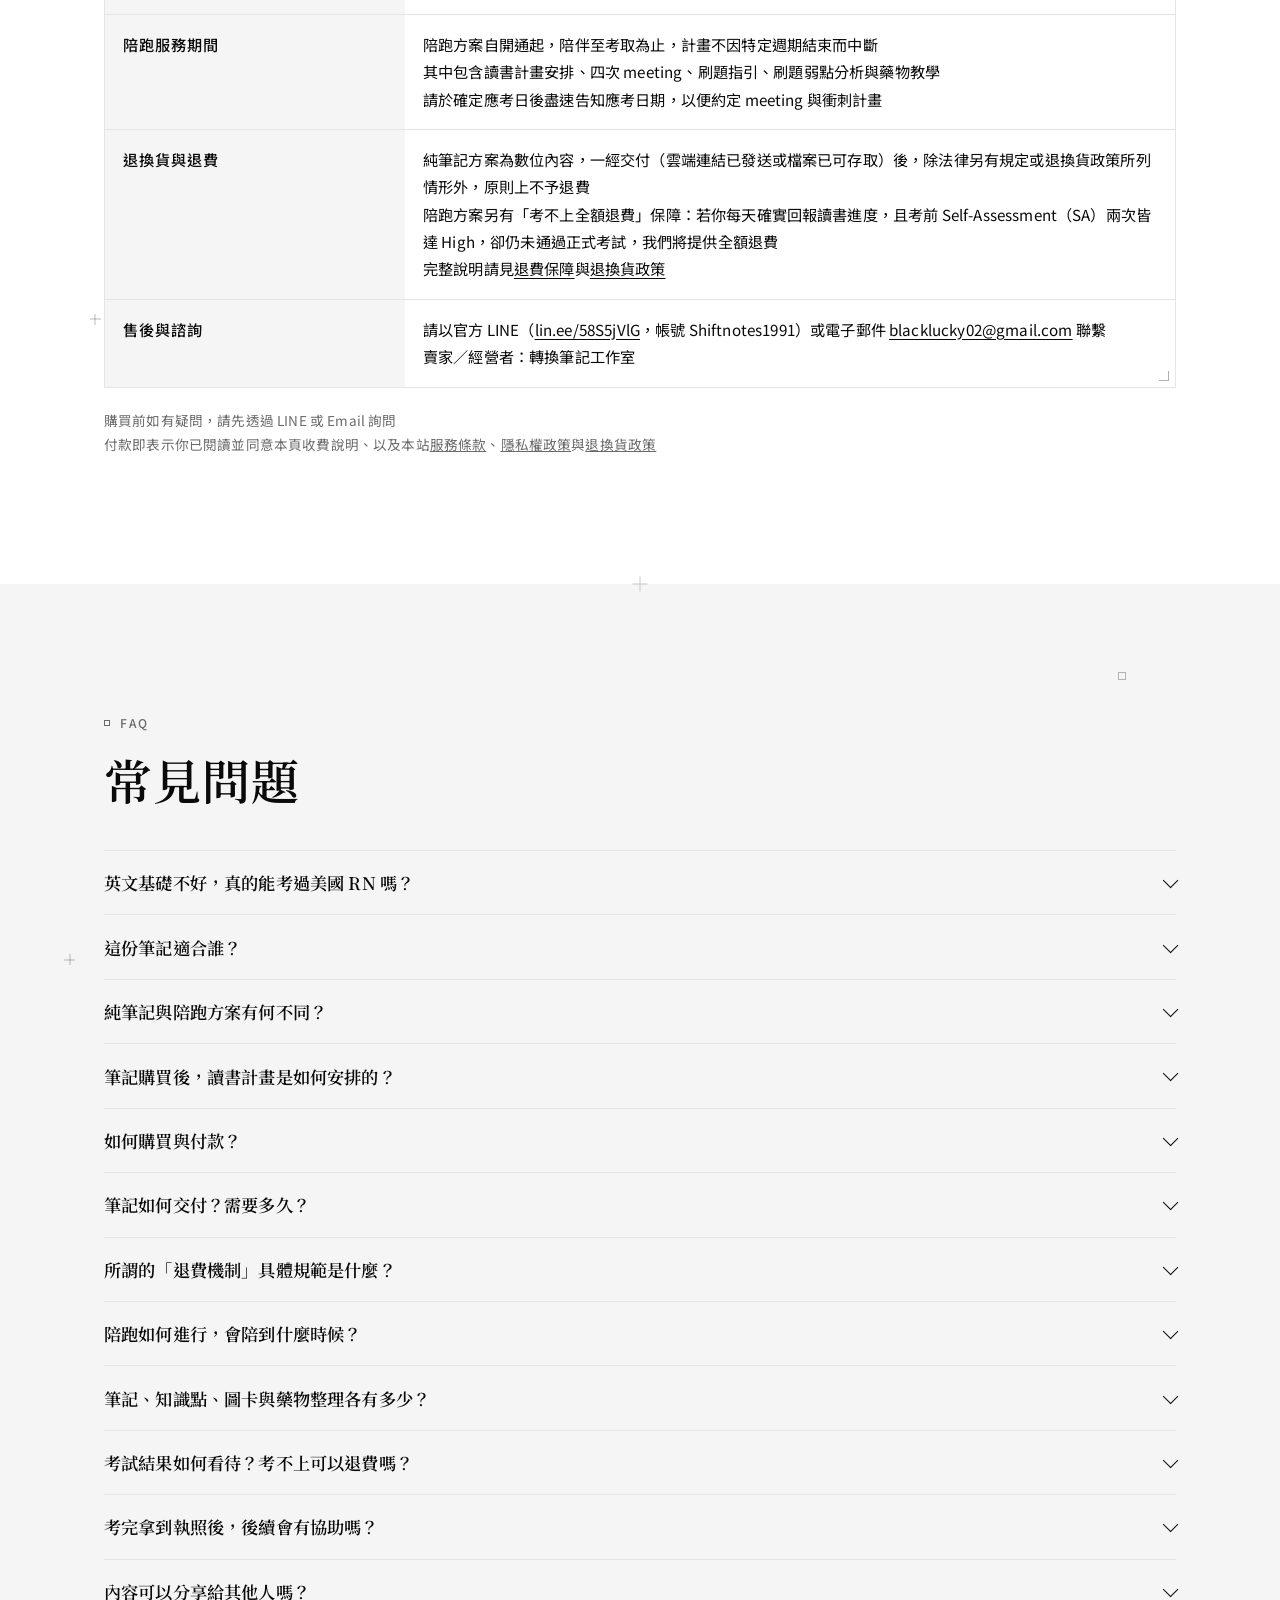
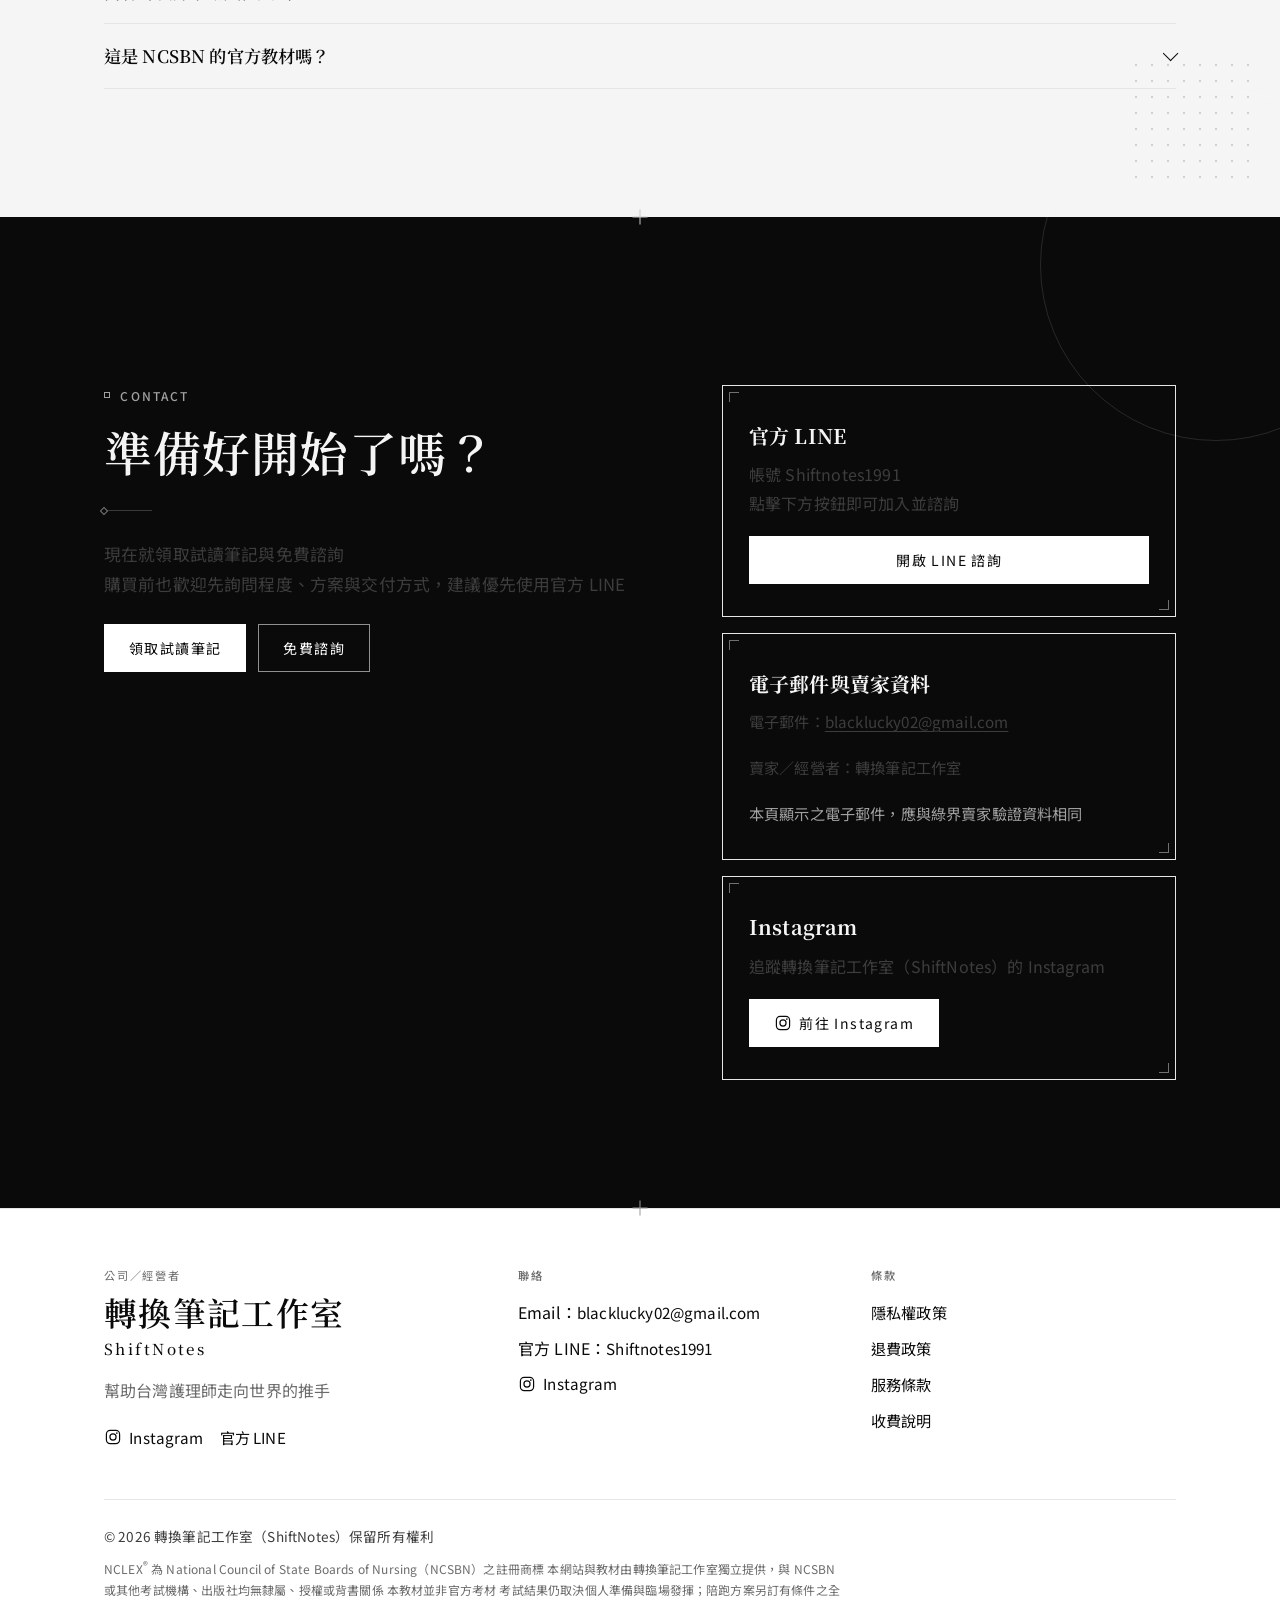
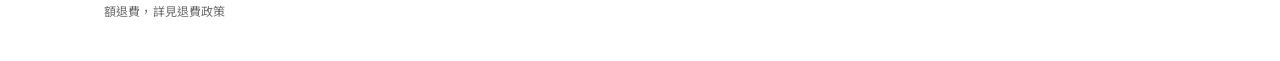
==== commit bcf89391: "移除 Saunders 相關字樣" ====
--- a/index.html
+++ b/index.html
@@ -198,10 +198,10 @@
  },
  {
  "@type": "Question",
- "name": "這是 NCSBN 或 Saunders 的官方教材嗎？",
- "acceptedAnswer": {
- "@type": "Answer",
- "text": "不是 本教材由轉換筆記工作室（ShiftNotes）獨立整理與販售，與 National Council of State Boards of Nursing（NCSBN）、Saunders／Elsevier 或其他考試機構、出版社均無隸屬、授權或背書關係 NCLEX 為 NCSBN 之註冊商標 "
+ "name": "這是 NCSBN 的官方教材嗎？",
+ "acceptedAnswer": {
+ "@type": "Answer",
+ "text": "不是 本教材由轉換筆記工作室（ShiftNotes）獨立整理與販售，與 National Council of State Boards of Nursing（NCSBN）或其他考試機構、出版社均無隸屬、授權或背書關係 NCLEX 為 NCSBN 之註冊商標 "
  }
  }
  ]
@@ -393,11 +393,11 @@
           <h3>每一篇筆記裡有什麼？</h3>
           <p>每篇採中英對照，以雙欄呈現 Key Points 與 Senior Notes Supplement，不是只有標題清單<br>幾乎每篇都有「常見錯誤選項解析」，以及 3 題練習與詳解，用來熟悉常見陷阱</p>
           <ul>
-            <li>中英對照雙欄：Key Points（筆記中標示為 Saunders Key Points）與 Senior Notes Supplement</li>
+            <li>中英對照雙欄：Key Points與 Senior Notes Supplement</li>
             <li>幾乎每篇附常見錯誤選項解析，以及 3 題考題測驗與詳解</li>
             <li>部分篇目將高頻易混概念寫在同一份筆記，例如 DKA 與 HHNS、高／低血鉀、MI 與 Angina、PAD 與 DVT，以症狀、危險因子、併發症與處置逐項對照</li>
           </ul>
-          <p class="fine-print">筆記中的 Key Points 欄位標示為 Saunders Key Points，僅描述編排方式；本教材為獨立整理，與 Saunders／Elsevier 或 NCSBN 無官方關係或背書</p>
+          <p class="fine-print">本教材為獨立整理，與 NCSBN 無官方關係或背書</p>
         </div>
       </div>
     </section>
@@ -708,8 +708,8 @@
             <div class="faq-a">筆記、圖卡與藥物整理僅授權購買者本人備考使用，請勿重製、轉售、公開傳輸或提供他人使用<br>詳見<a href="terms.html">服務條款</a></div>
           </details>
           <details>
-            <summary>這是 NCSBN 或 Saunders 的官方教材嗎？</summary>
-            <div class="faq-a">不是<br>本教材由轉換筆記工作室（ShiftNotes）獨立整理與販售，與 National Council of State Boards of Nursing（NCSBN）、Saunders／Elsevier 或其他考試機構、出版社均無隸屬、授權或背書關係<br>NCLEX<sup>®</sup> 為 NCSBN 之註冊商標</div>
+            <summary>這是 NCSBN 的官方教材嗎？</summary>
+            <div class="faq-a">不是<br>本教材由轉換筆記工作室（ShiftNotes）獨立整理與販售，與 National Council of State Boards of Nursing（NCSBN）或其他考試機構、出版社均無隸屬、授權或背書關係<br>NCLEX<sup>®</sup> 為 NCSBN 之註冊商標</div>
           </details>
         </div>
       </div>
@@ -783,7 +783,7 @@
       <div class="footer-bottom">
         <div>
           <p class="copyright">© 2026 轉換筆記工作室（ShiftNotes）保留所有權利</p>
-          <p class="site-disclaimer">NCLEX<sup>®</sup> 為 National Council of State Boards of Nursing（NCSBN）之註冊商標 本網站與教材由轉換筆記工作室獨立提供，與 NCSBN、Saunders／Elsevier 或其他考試機構、出版社均無隸屬、授權或背書關係 本教材並非官方考材 考試結果仍取決個人準備與臨場發揮；陪跑方案另訂有條件之全額退費，詳見退費政策</p>
+          <p class="site-disclaimer">NCLEX<sup>®</sup> 為 National Council of State Boards of Nursing（NCSBN）之註冊商標 本網站與教材由轉換筆記工作室獨立提供，與 NCSBN或其他考試機構、出版社均無隸屬、授權或背書關係 本教材並非官方考材 考試結果仍取決個人準備與臨場發揮；陪跑方案另訂有條件之全額退費，詳見退費政策</p>
         </div>
       </div>
     </div>
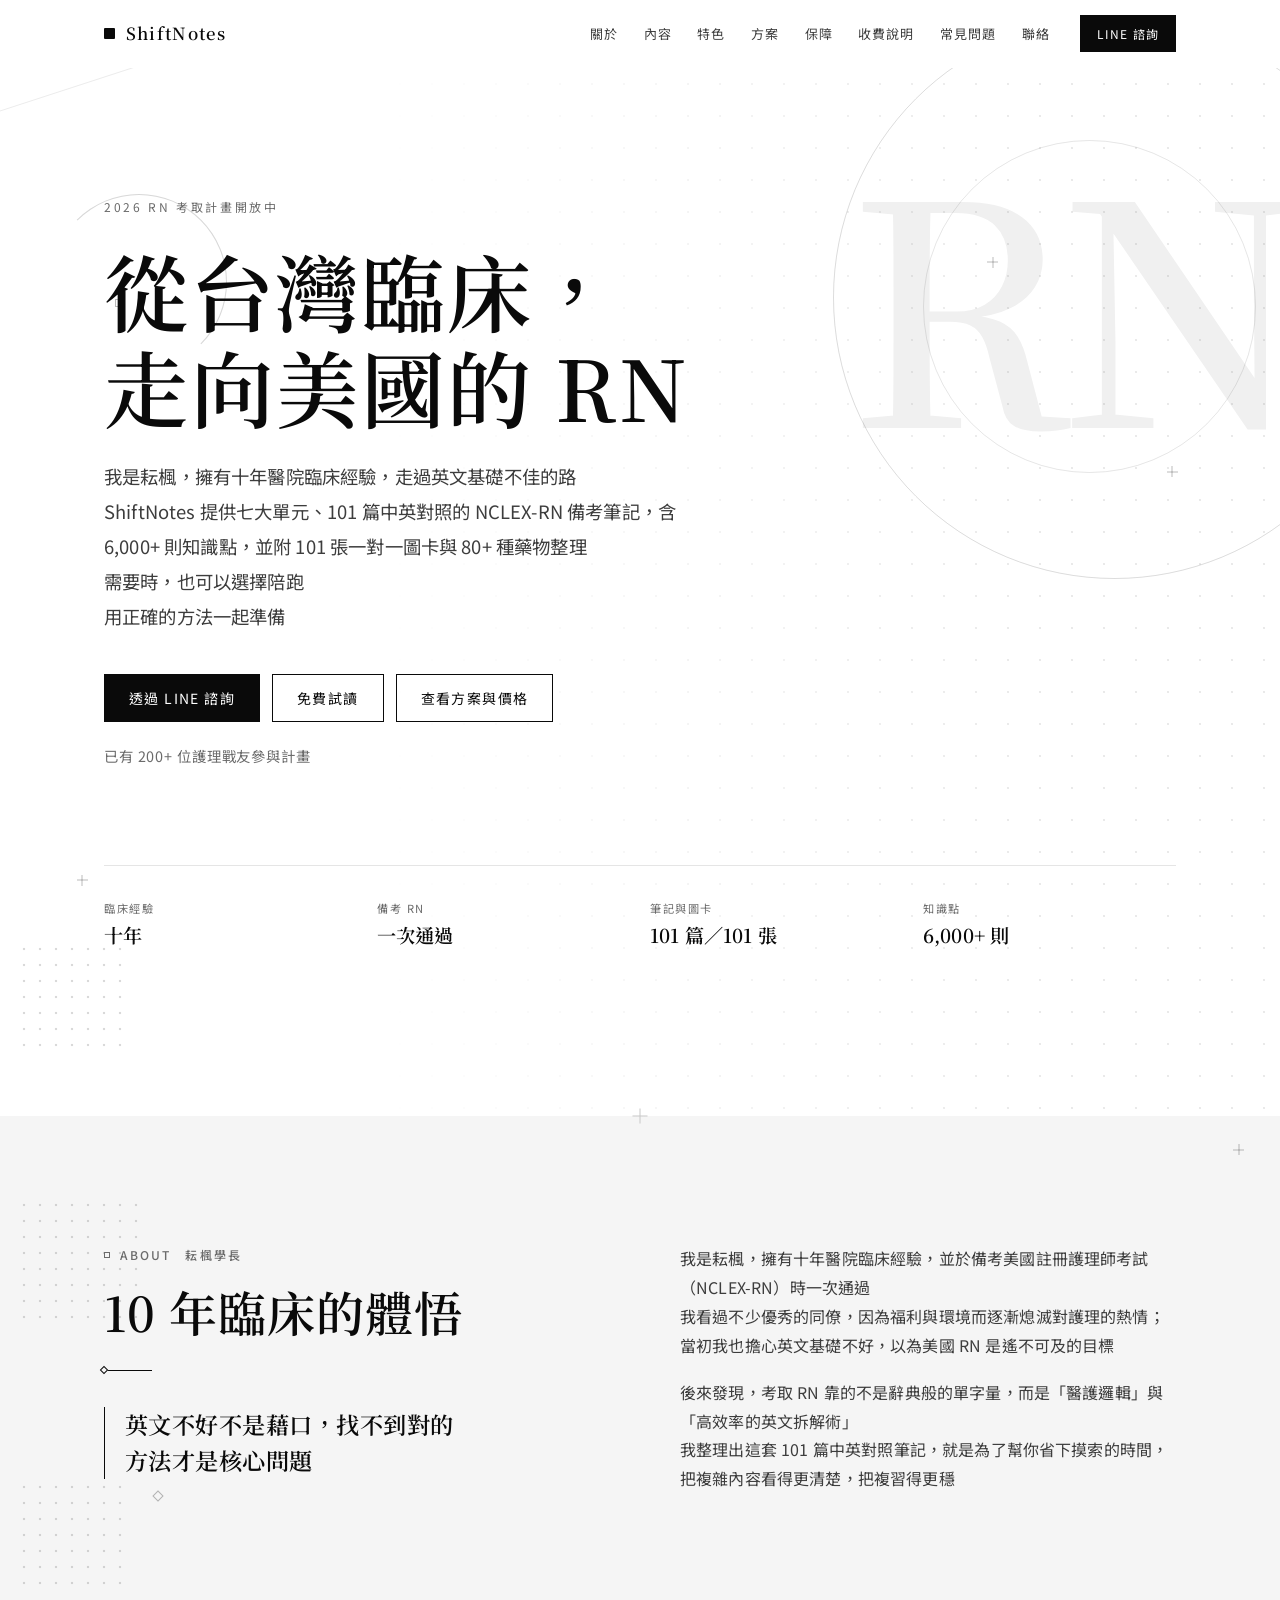
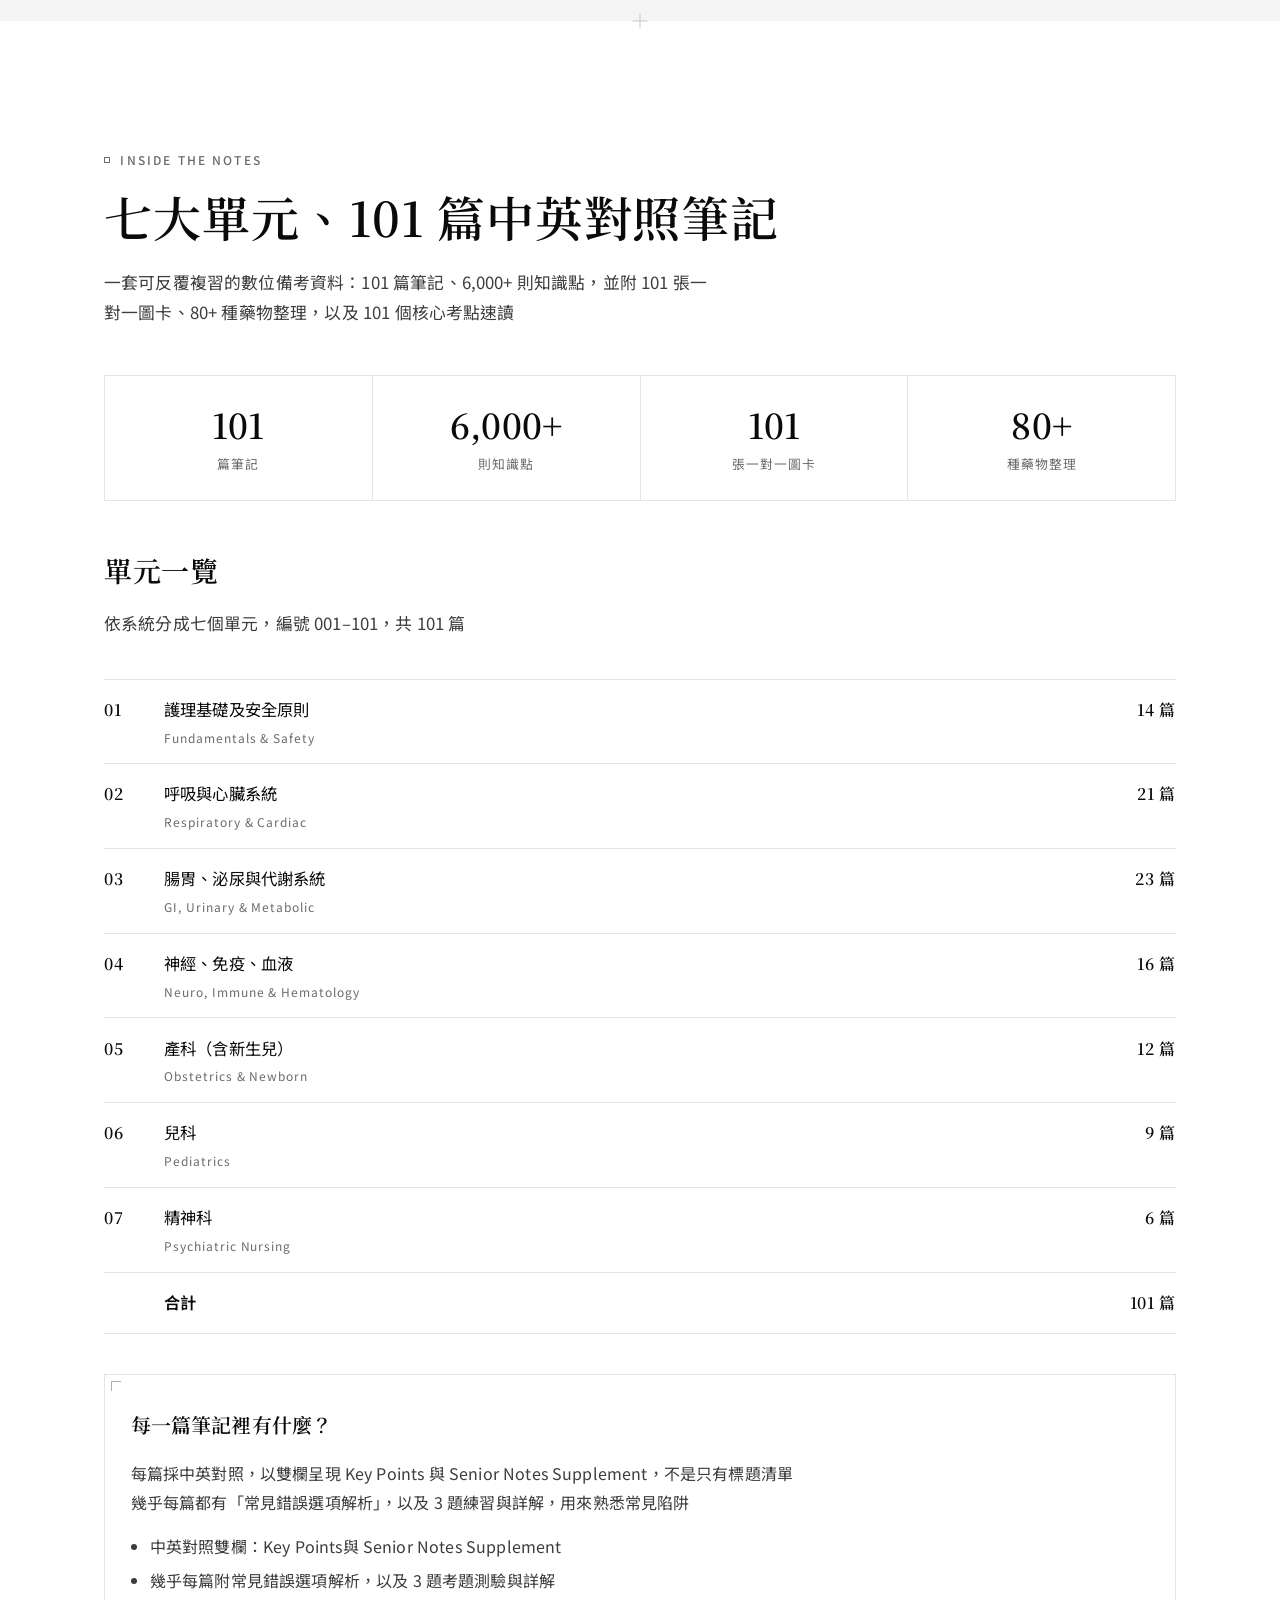
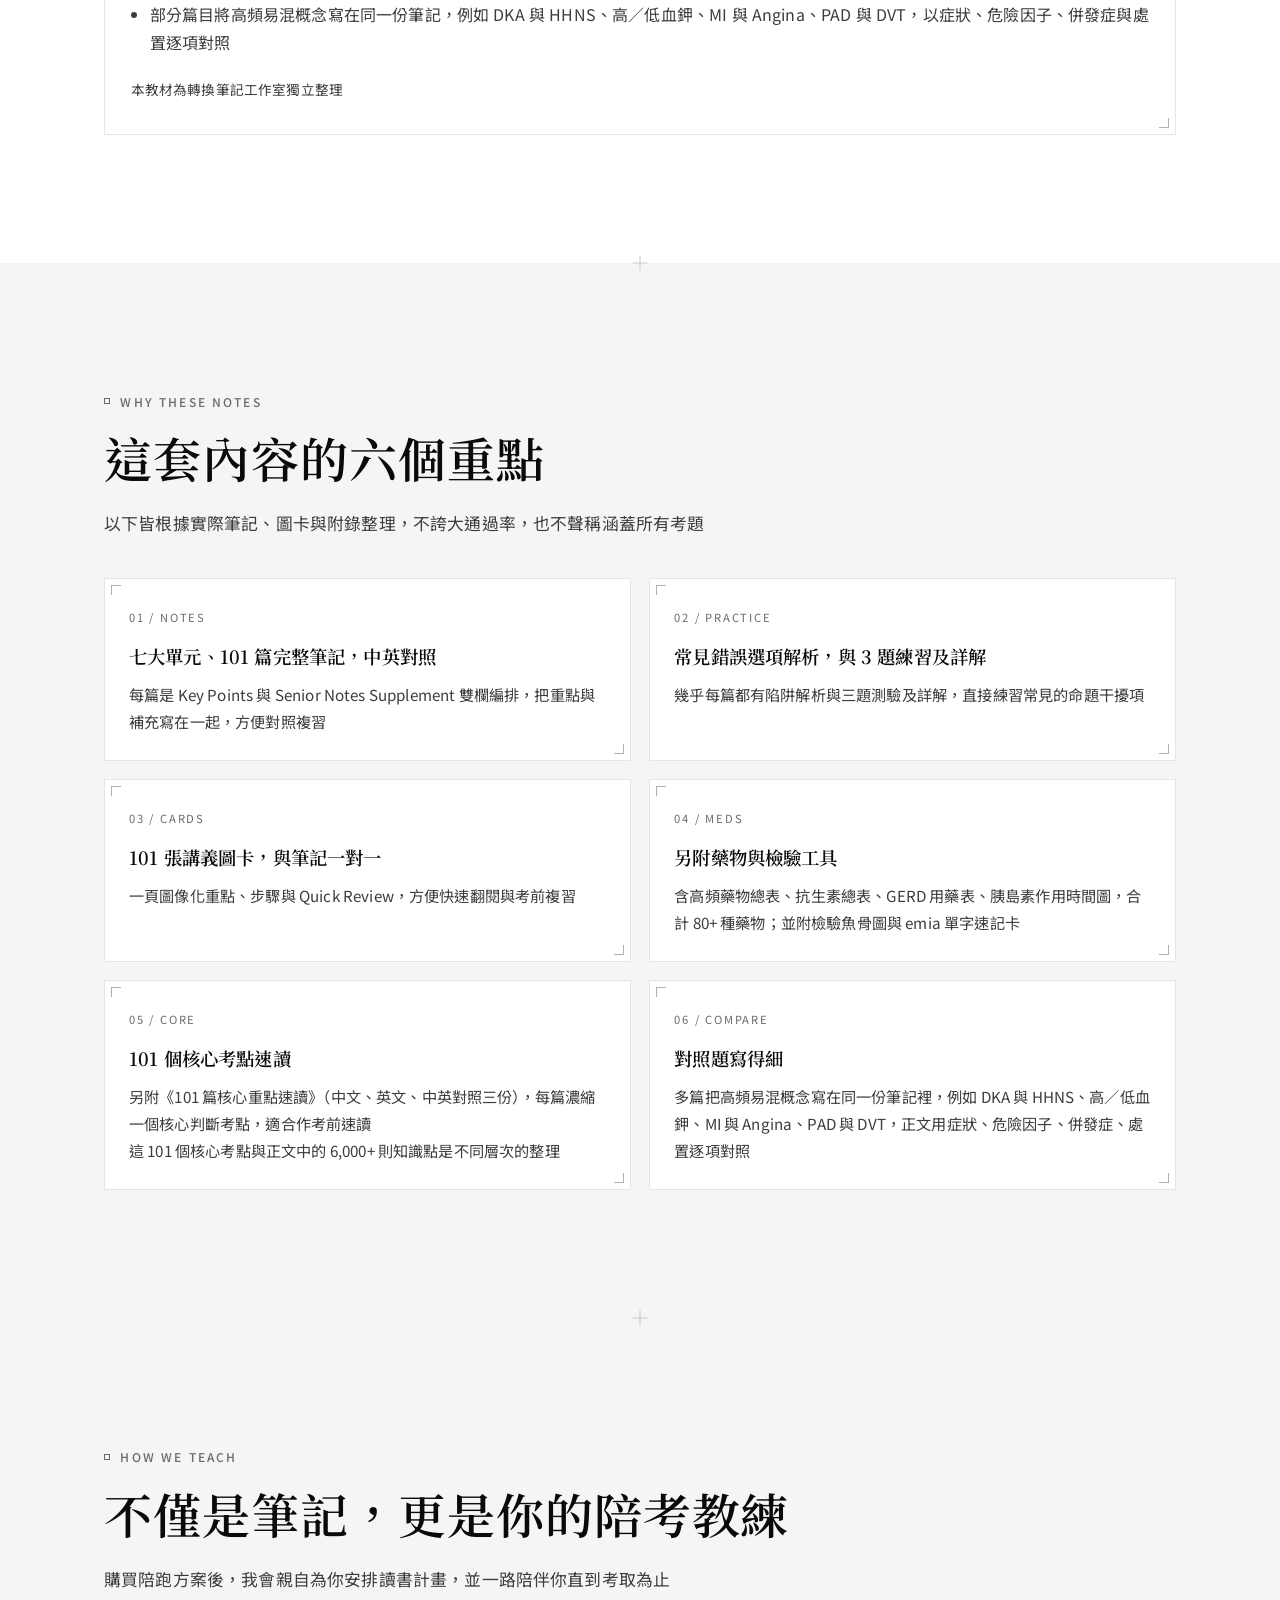
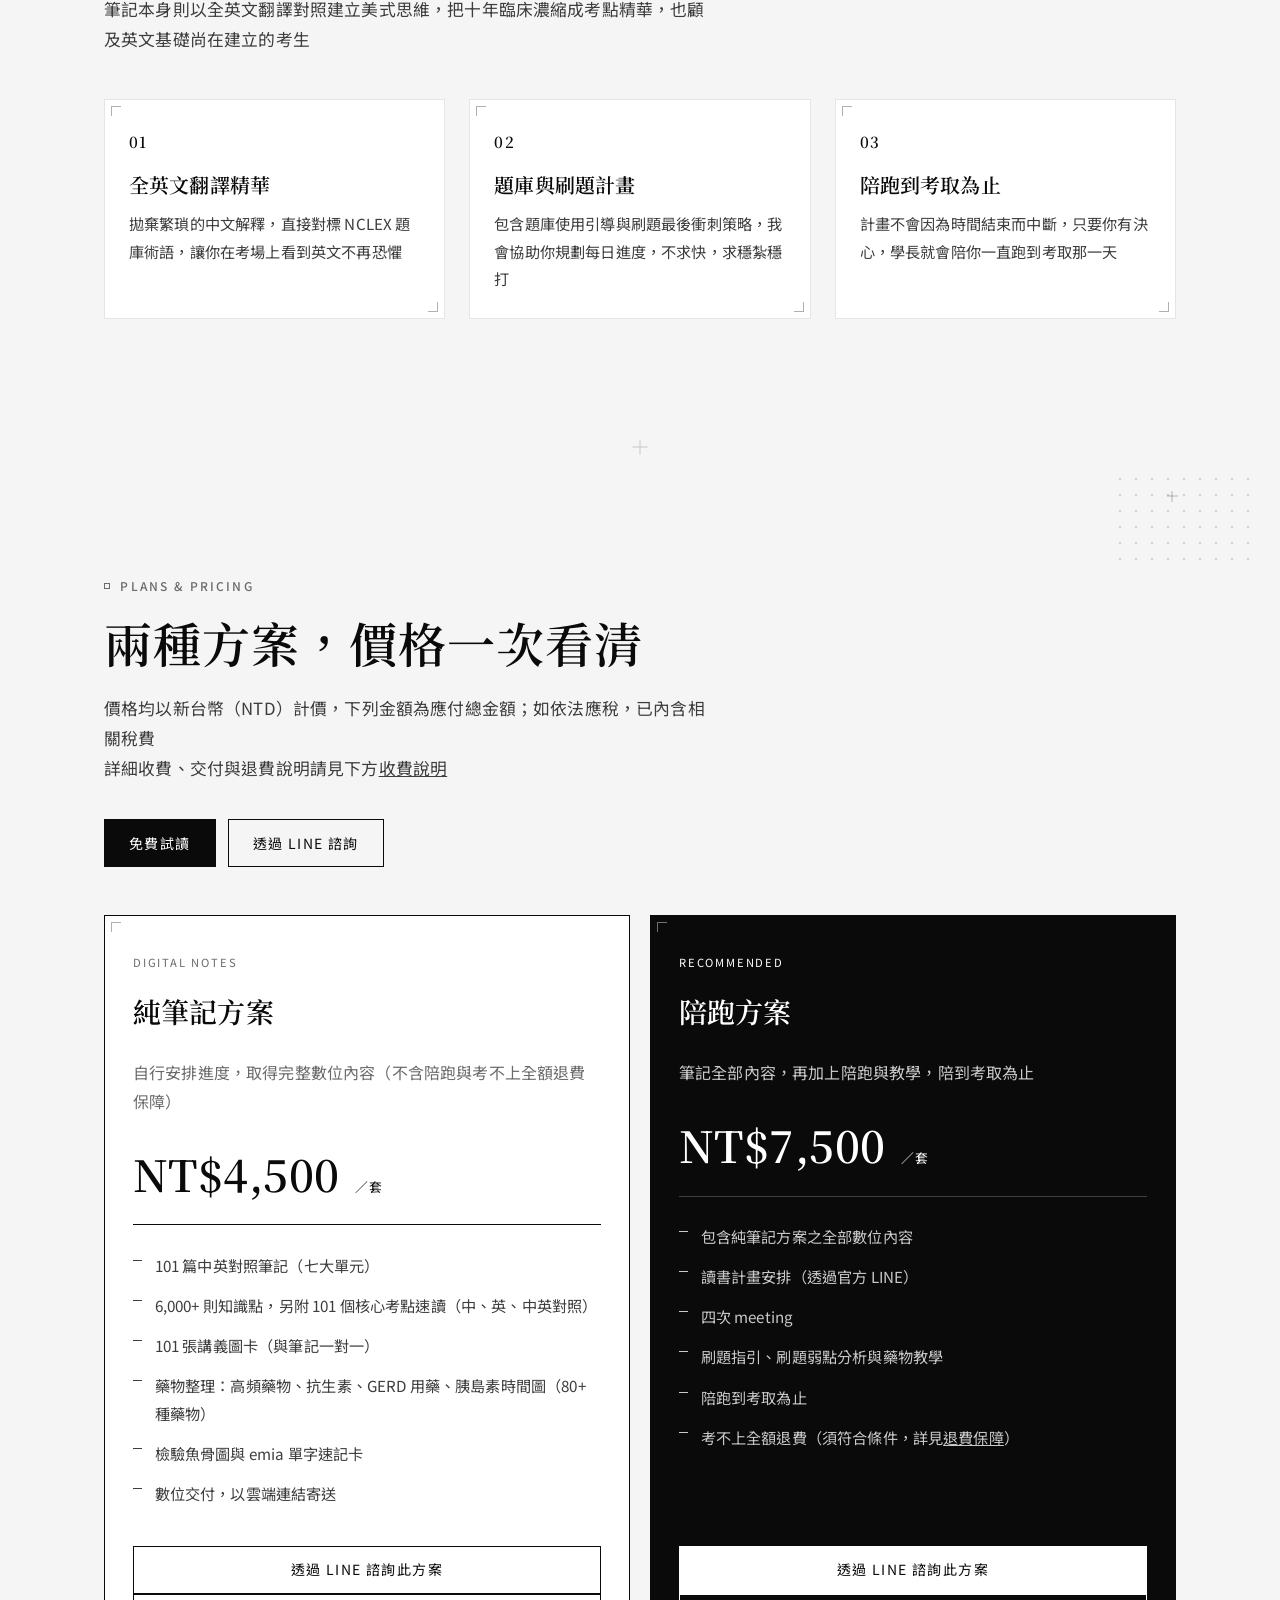
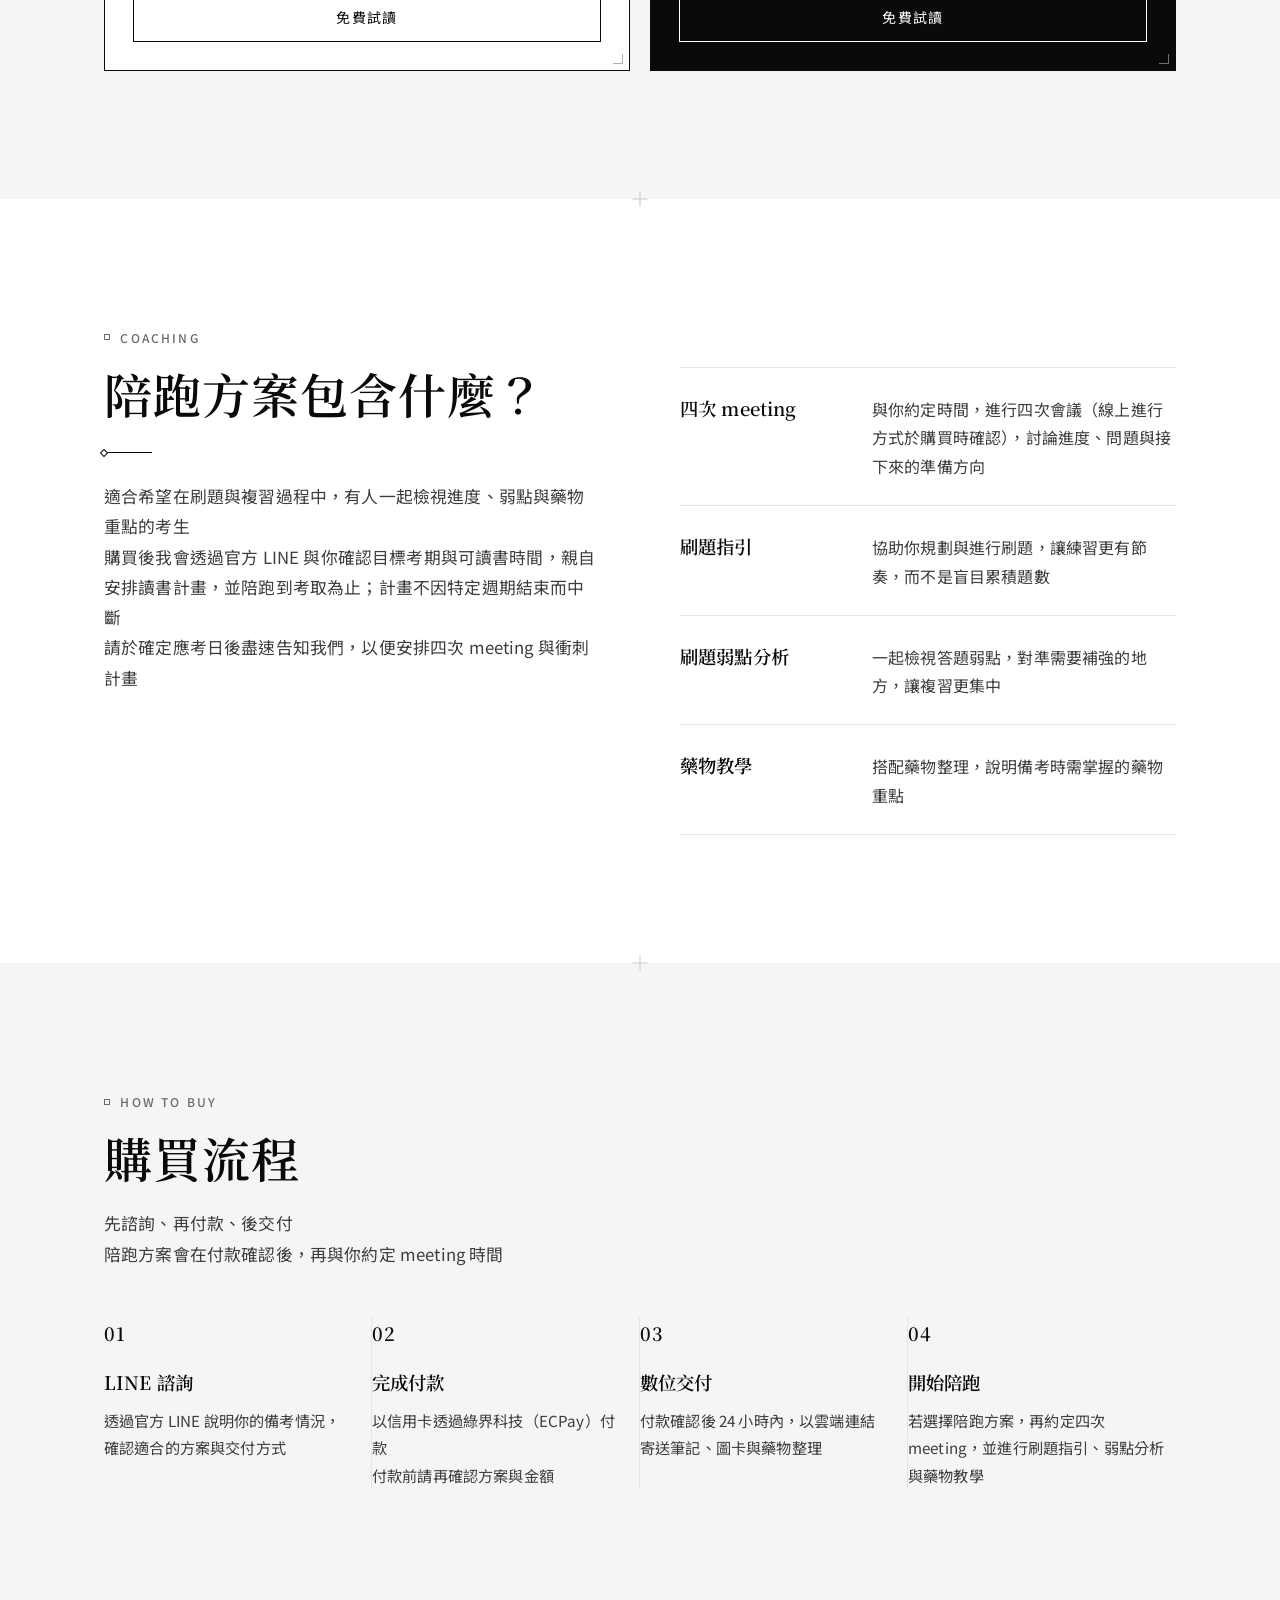
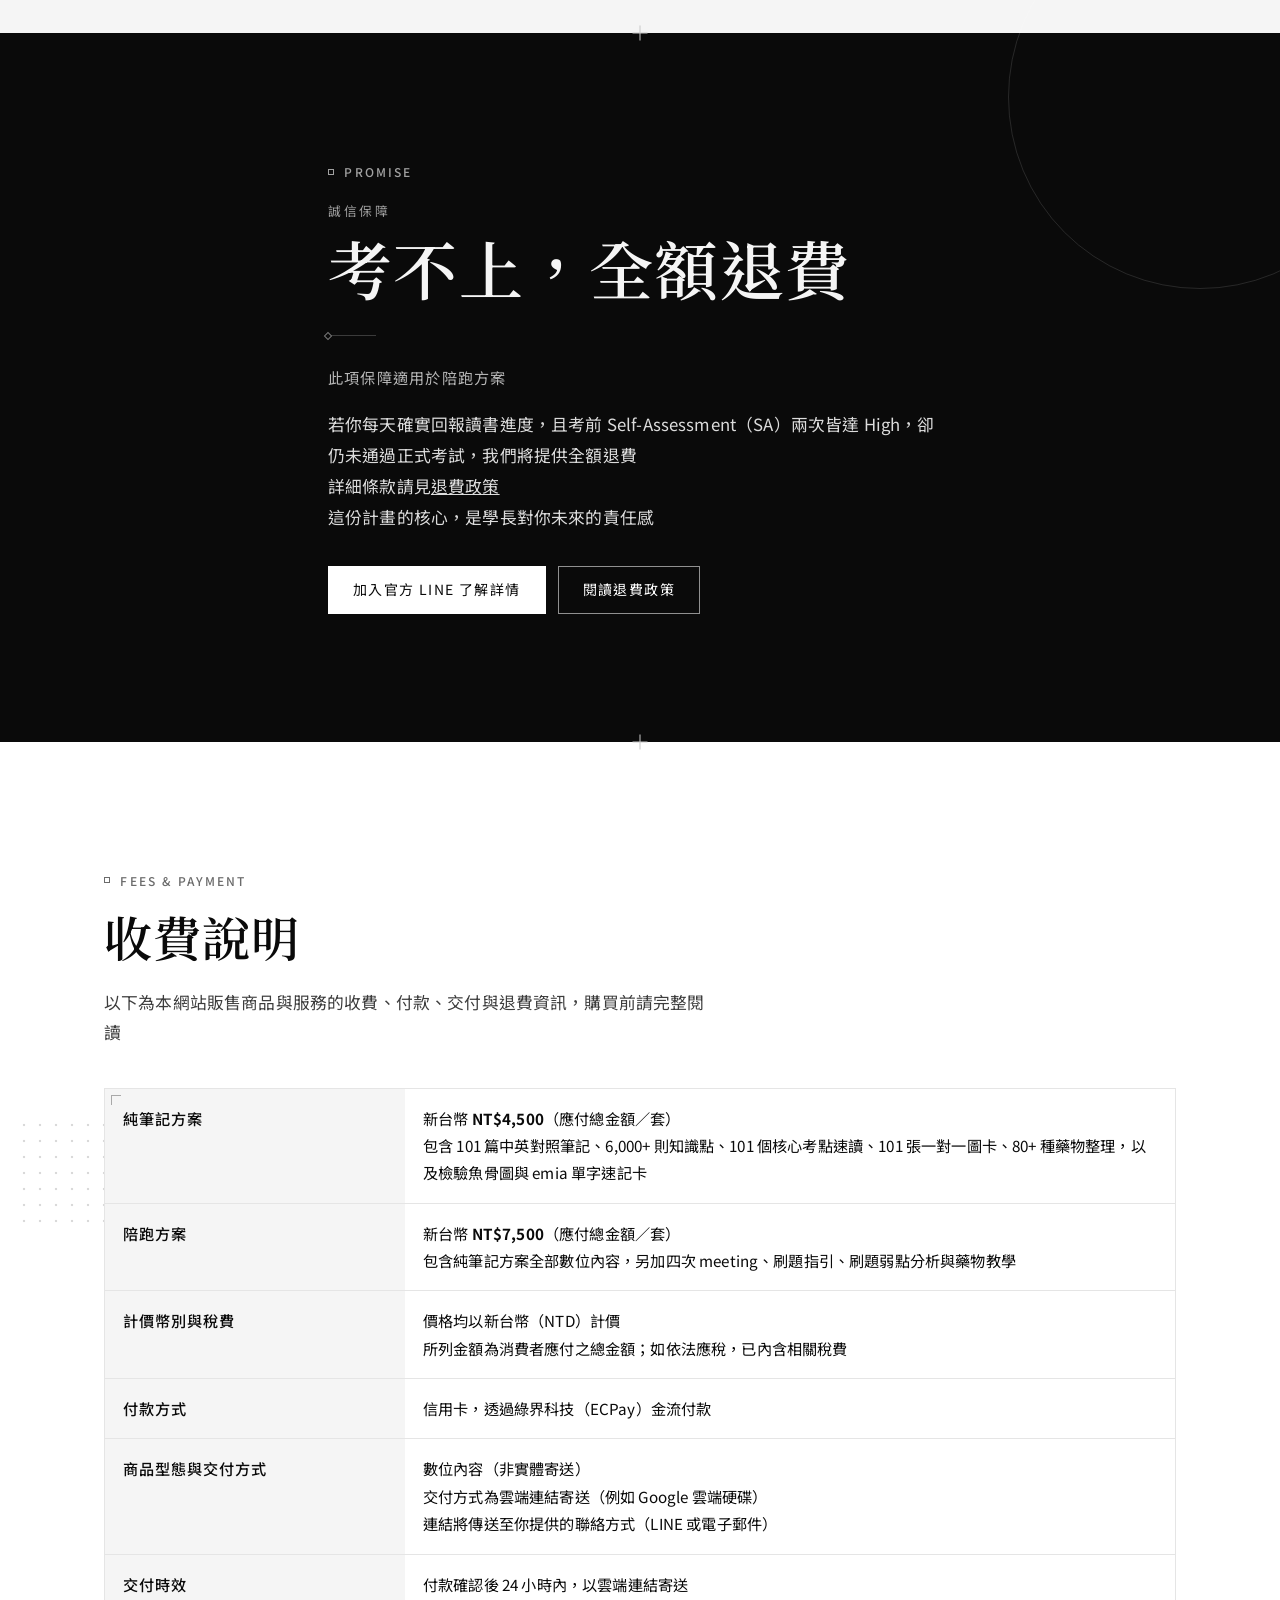
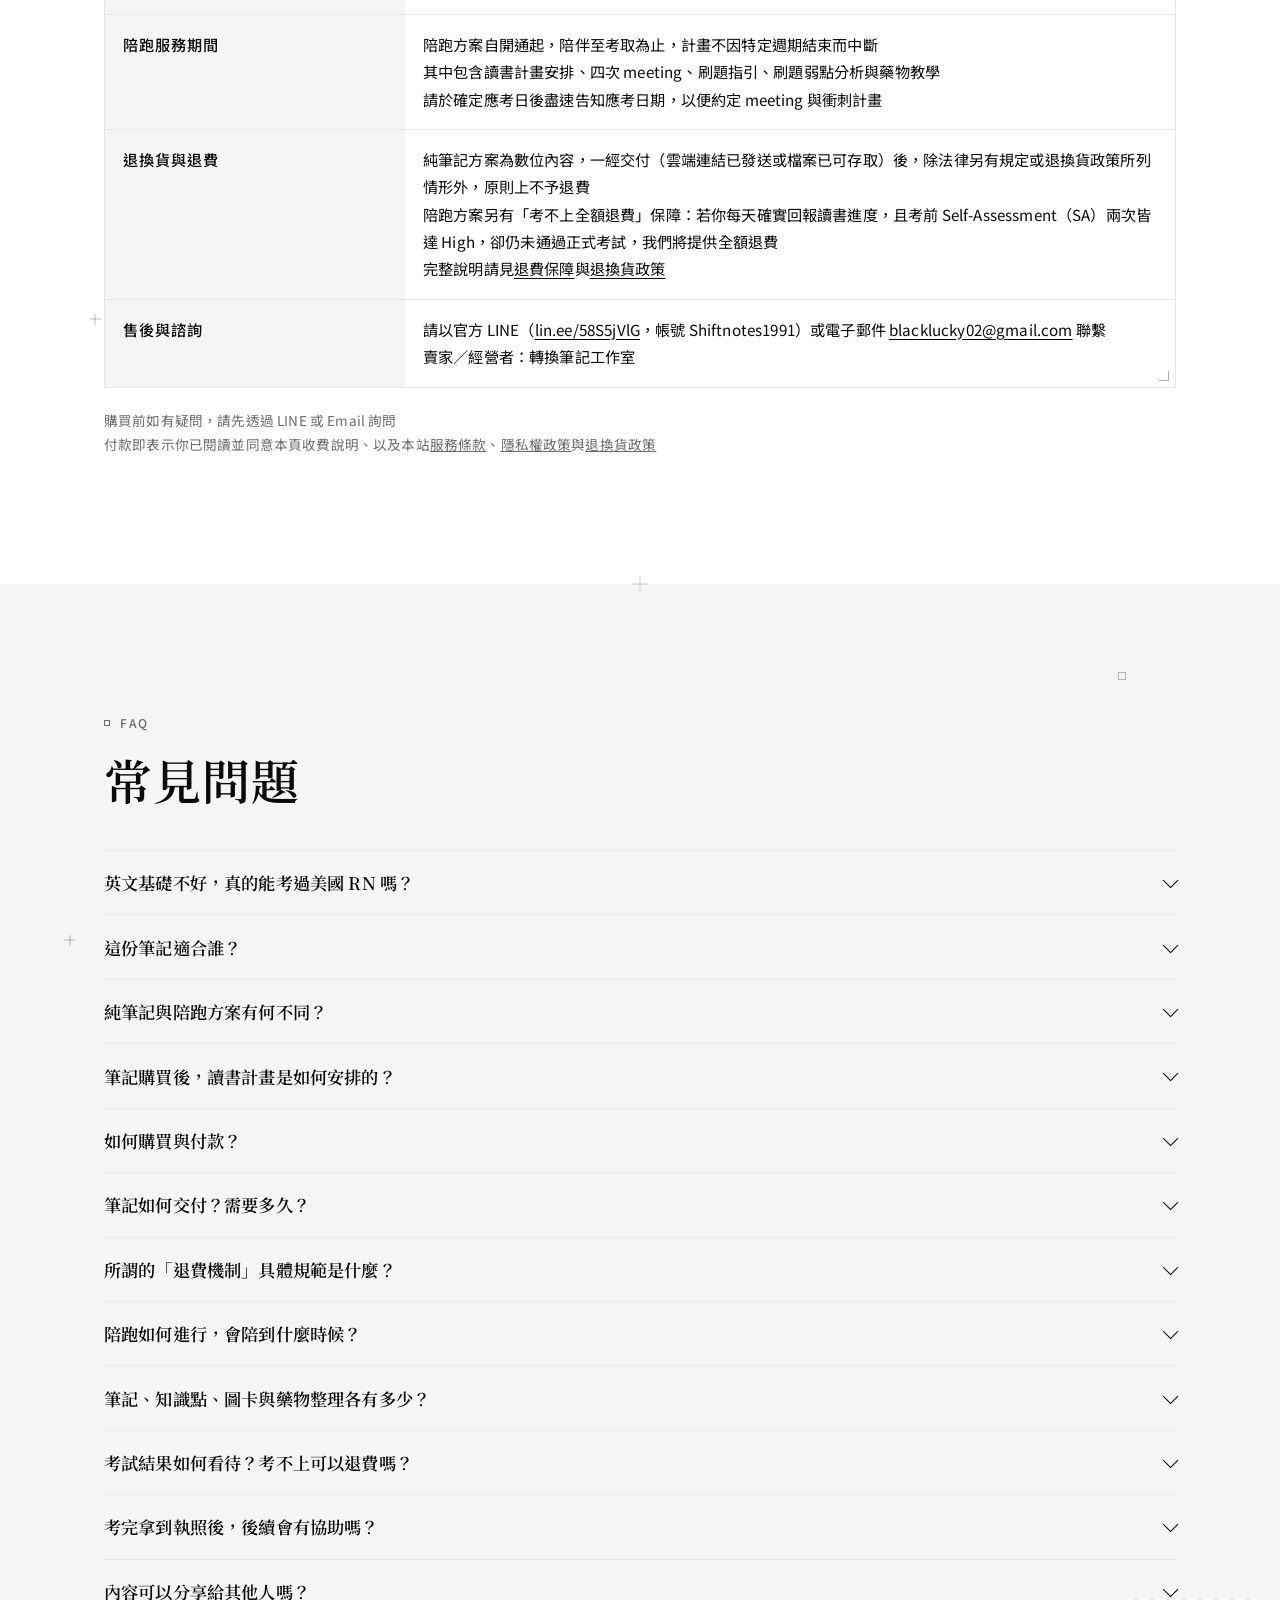
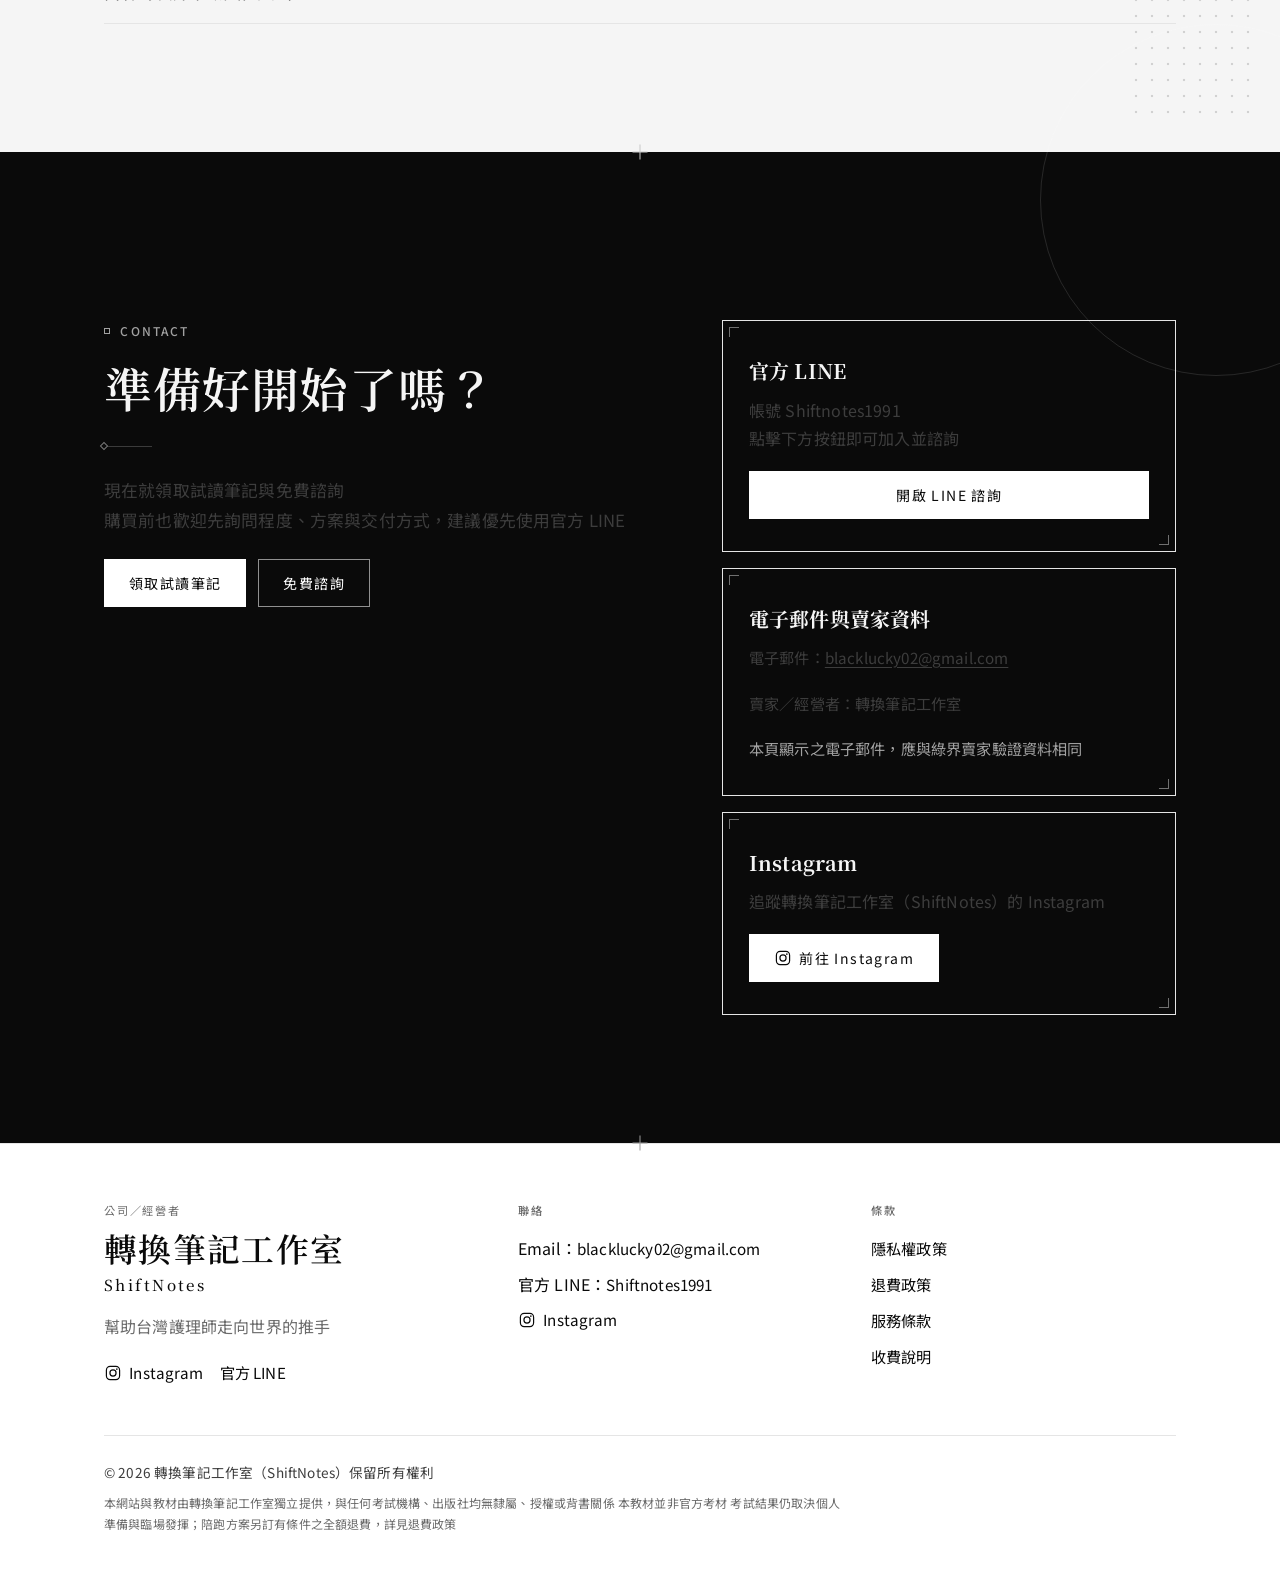
==== commit f14d1fb6: "移除 NCSBN 相關題目與字樣" ====
--- a/index.html
+++ b/index.html
@@ -69,7 +69,7 @@
  "@type": "Product",
  "@id": "https://blacklucky02.github.io/#product",
  "name": "ShiftNotes NCLEX-RN 備考筆記",
- "description": "美國護理師考試（NCLEX-RN）備考筆記 101 篇（中英對照、七大單元），含 6,000+ 則知識點、101 個核心考點速讀、101 張一對一圖卡，以及 80+ 種藥物整理與檢驗速查 可選擇陪跑方案，包含四次 meeting、刷題指引、刷題弱點分析與藥物教學 本教材為獨立整理，與 NCSBN 或 Saunders／Elsevier 無官方關係 ",
+ "description": "美國護理師考試（NCLEX-RN）備考筆記 101 篇（中英對照、七大單元），含 6,000+ 則知識點、101 個核心考點速讀、101 張一對一圖卡，以及 80+ 種藥物整理與檢驗速查 可選擇陪跑方案，包含四次 meeting、刷題指引、刷題弱點分析與藥物教學 ",
  "brand": { "@type": "Brand", "name": "ShiftNotes" },
  "category": "數位教材",
  "inLanguage": "zh-Hant-TW",
@@ -194,14 +194,6 @@
  "acceptedAnswer": {
  "@type": "Answer",
  "text": "筆記、圖卡與藥物整理僅授權購買者本人備考使用，請勿重製、轉售、公開傳輸或提供他人使用 詳見服務條款 "
- }
- },
- {
- "@type": "Question",
- "name": "這是 NCSBN 的官方教材嗎？",
- "acceptedAnswer": {
- "@type": "Answer",
- "text": "不是 本教材由轉換筆記工作室（ShiftNotes）獨立整理與販售，與 National Council of State Boards of Nursing（NCSBN）或其他考試機構、出版社均無隸屬、授權或背書關係 NCLEX 為 NCSBN 之註冊商標 "
  }
  }
  ]
@@ -397,7 +389,7 @@
             <li>幾乎每篇附常見錯誤選項解析，以及 3 題考題測驗與詳解</li>
             <li>部分篇目將高頻易混概念寫在同一份筆記，例如 DKA 與 HHNS、高／低血鉀、MI 與 Angina、PAD 與 DVT，以症狀、危險因子、併發症與處置逐項對照</li>
           </ul>
-          <p class="fine-print">本教材為獨立整理，與 NCSBN 無官方關係或背書</p>
+          <p class="fine-print">本教材為轉換筆記工作室獨立整理</p>
         </div>
       </div>
     </section>
@@ -707,10 +699,6 @@
             <summary>內容可以分享給其他人嗎？</summary>
             <div class="faq-a">筆記、圖卡與藥物整理僅授權購買者本人備考使用，請勿重製、轉售、公開傳輸或提供他人使用<br>詳見<a href="terms.html">服務條款</a></div>
           </details>
-          <details>
-            <summary>這是 NCSBN 的官方教材嗎？</summary>
-            <div class="faq-a">不是<br>本教材由轉換筆記工作室（ShiftNotes）獨立整理與販售，與 National Council of State Boards of Nursing（NCSBN）或其他考試機構、出版社均無隸屬、授權或背書關係<br>NCLEX<sup>®</sup> 為 NCSBN 之註冊商標</div>
-          </details>
         </div>
       </div>
     </section>
@@ -783,7 +771,7 @@
       <div class="footer-bottom">
         <div>
           <p class="copyright">© 2026 轉換筆記工作室（ShiftNotes）保留所有權利</p>
-          <p class="site-disclaimer">NCLEX<sup>®</sup> 為 National Council of State Boards of Nursing（NCSBN）之註冊商標 本網站與教材由轉換筆記工作室獨立提供，與 NCSBN或其他考試機構、出版社均無隸屬、授權或背書關係 本教材並非官方考材 考試結果仍取決個人準備與臨場發揮；陪跑方案另訂有條件之全額退費，詳見退費政策</p>
+          <p class="site-disclaimer">本網站與教材由轉換筆記工作室獨立提供，與任何考試機構、出版社均無隸屬、授權或背書關係 本教材並非官方考材 考試結果仍取決個人準備與臨場發揮；陪跑方案另訂有條件之全額退費，詳見退費政策</p>
         </div>
       </div>
     </div>
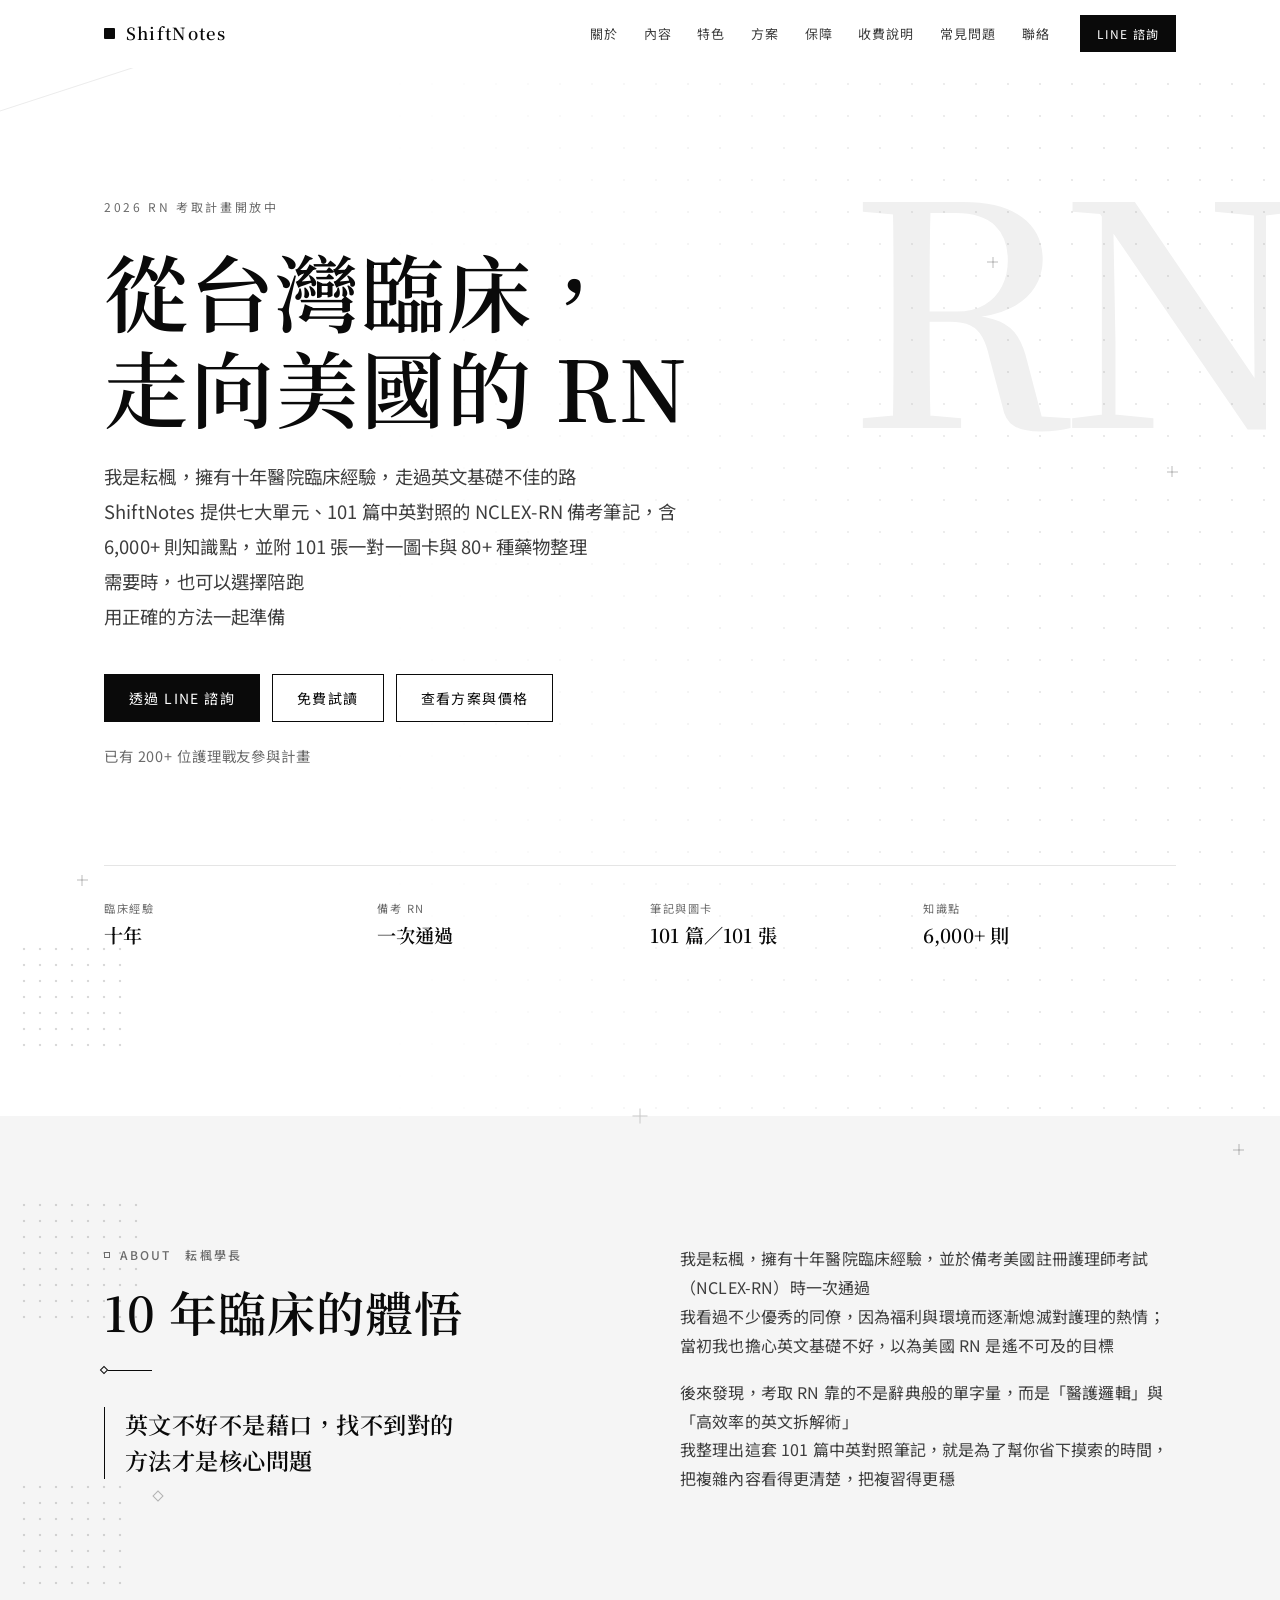
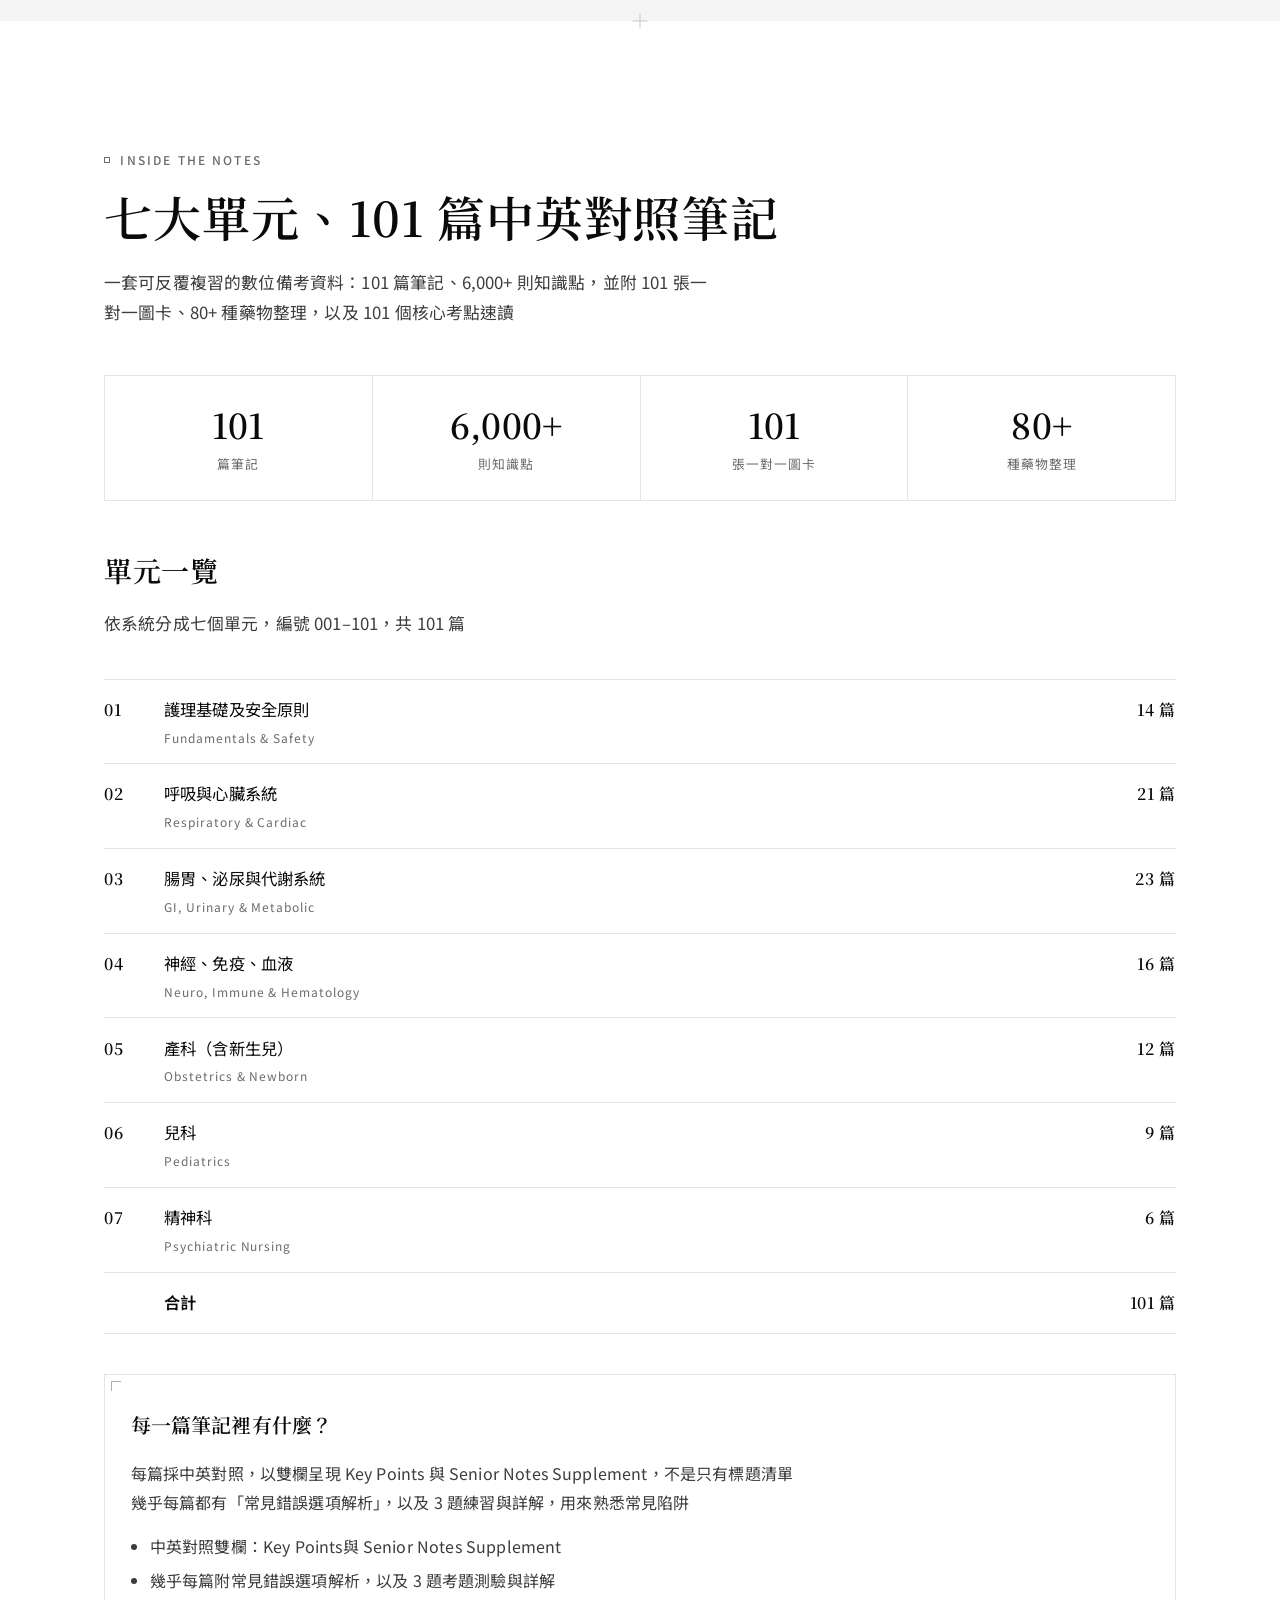
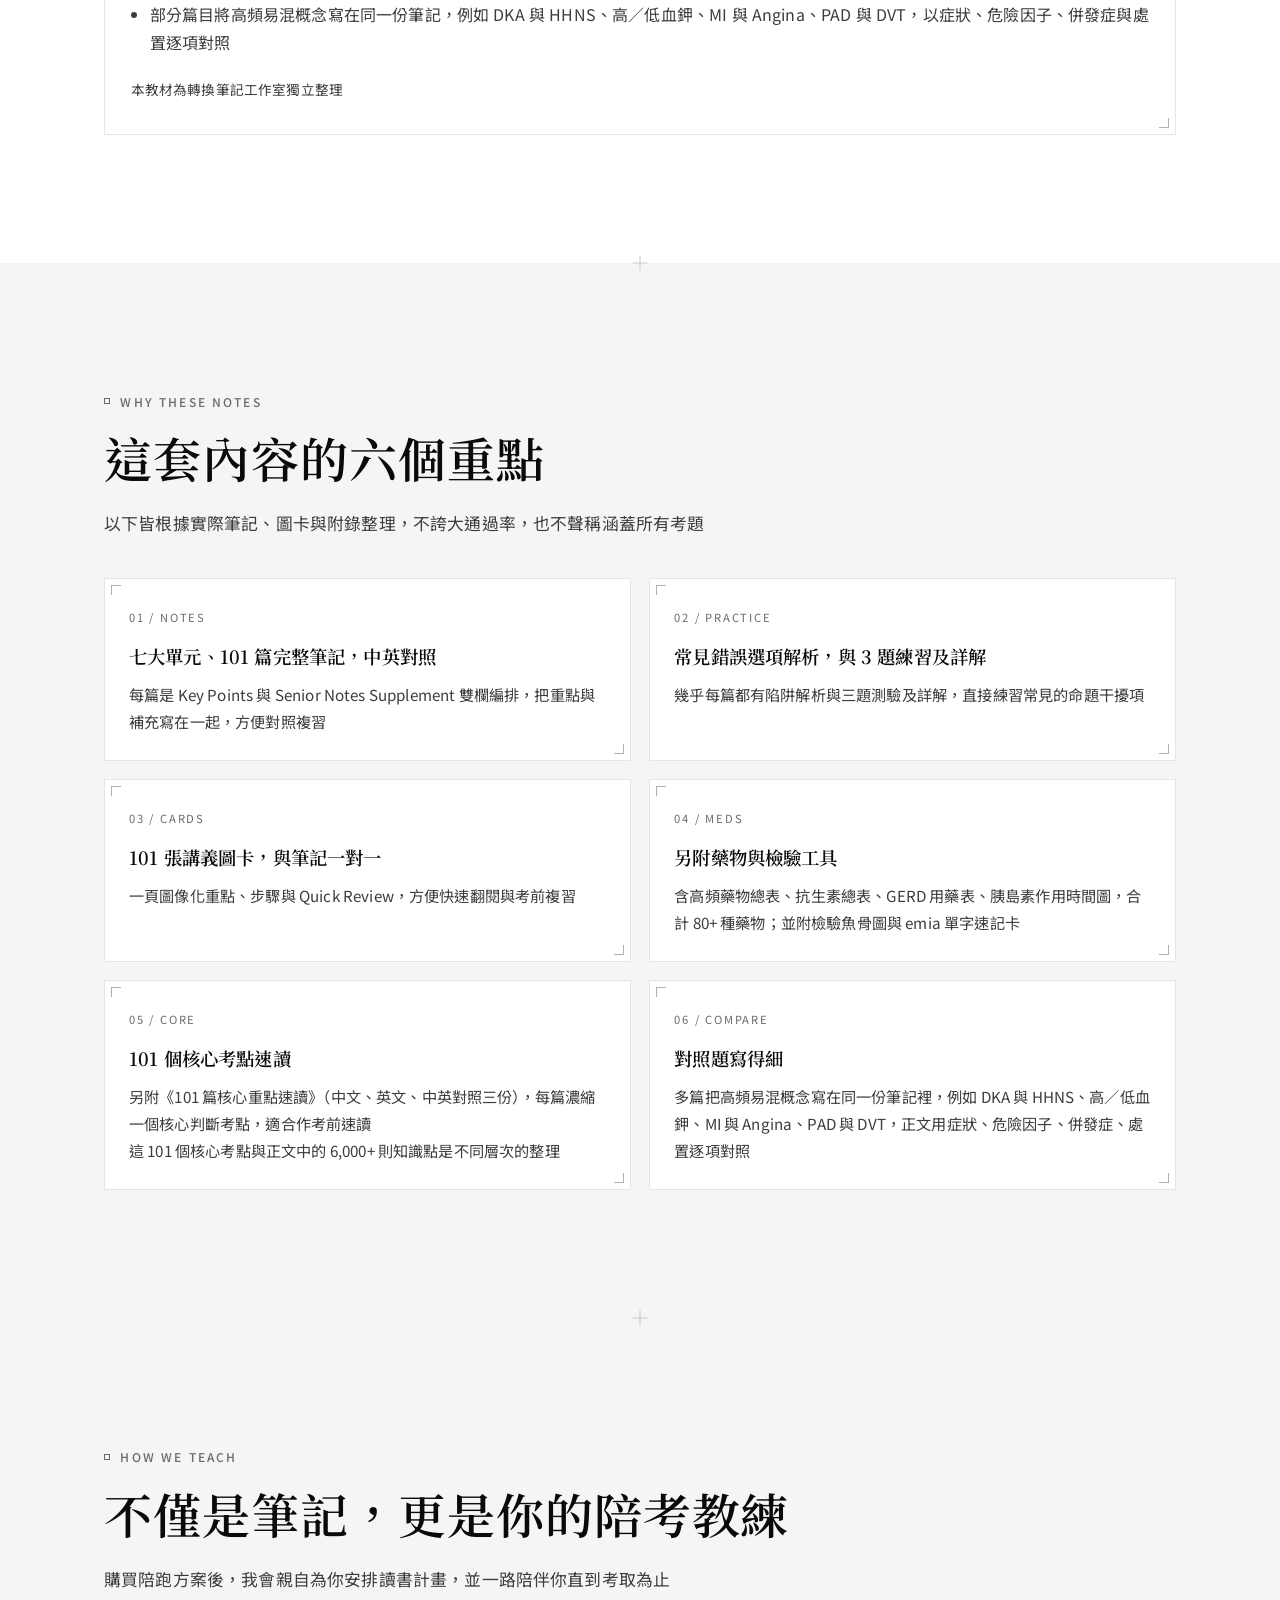
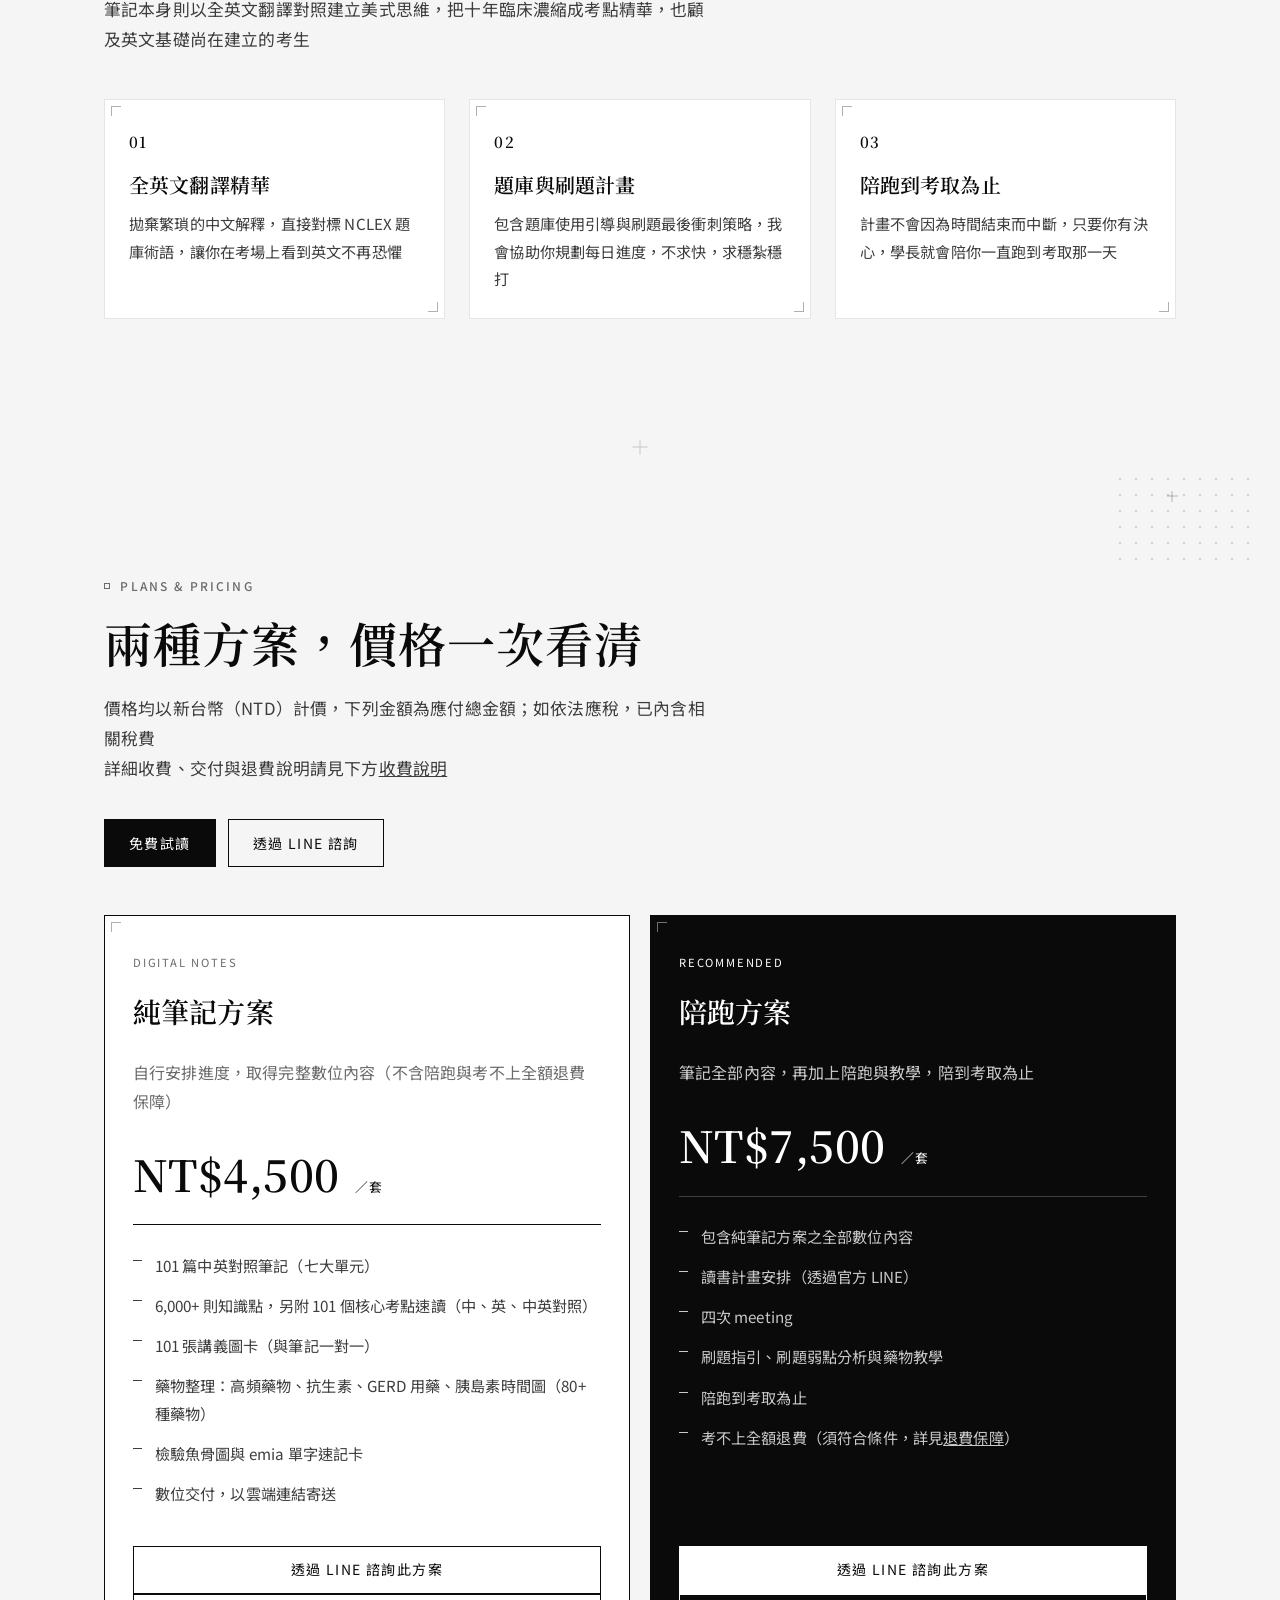
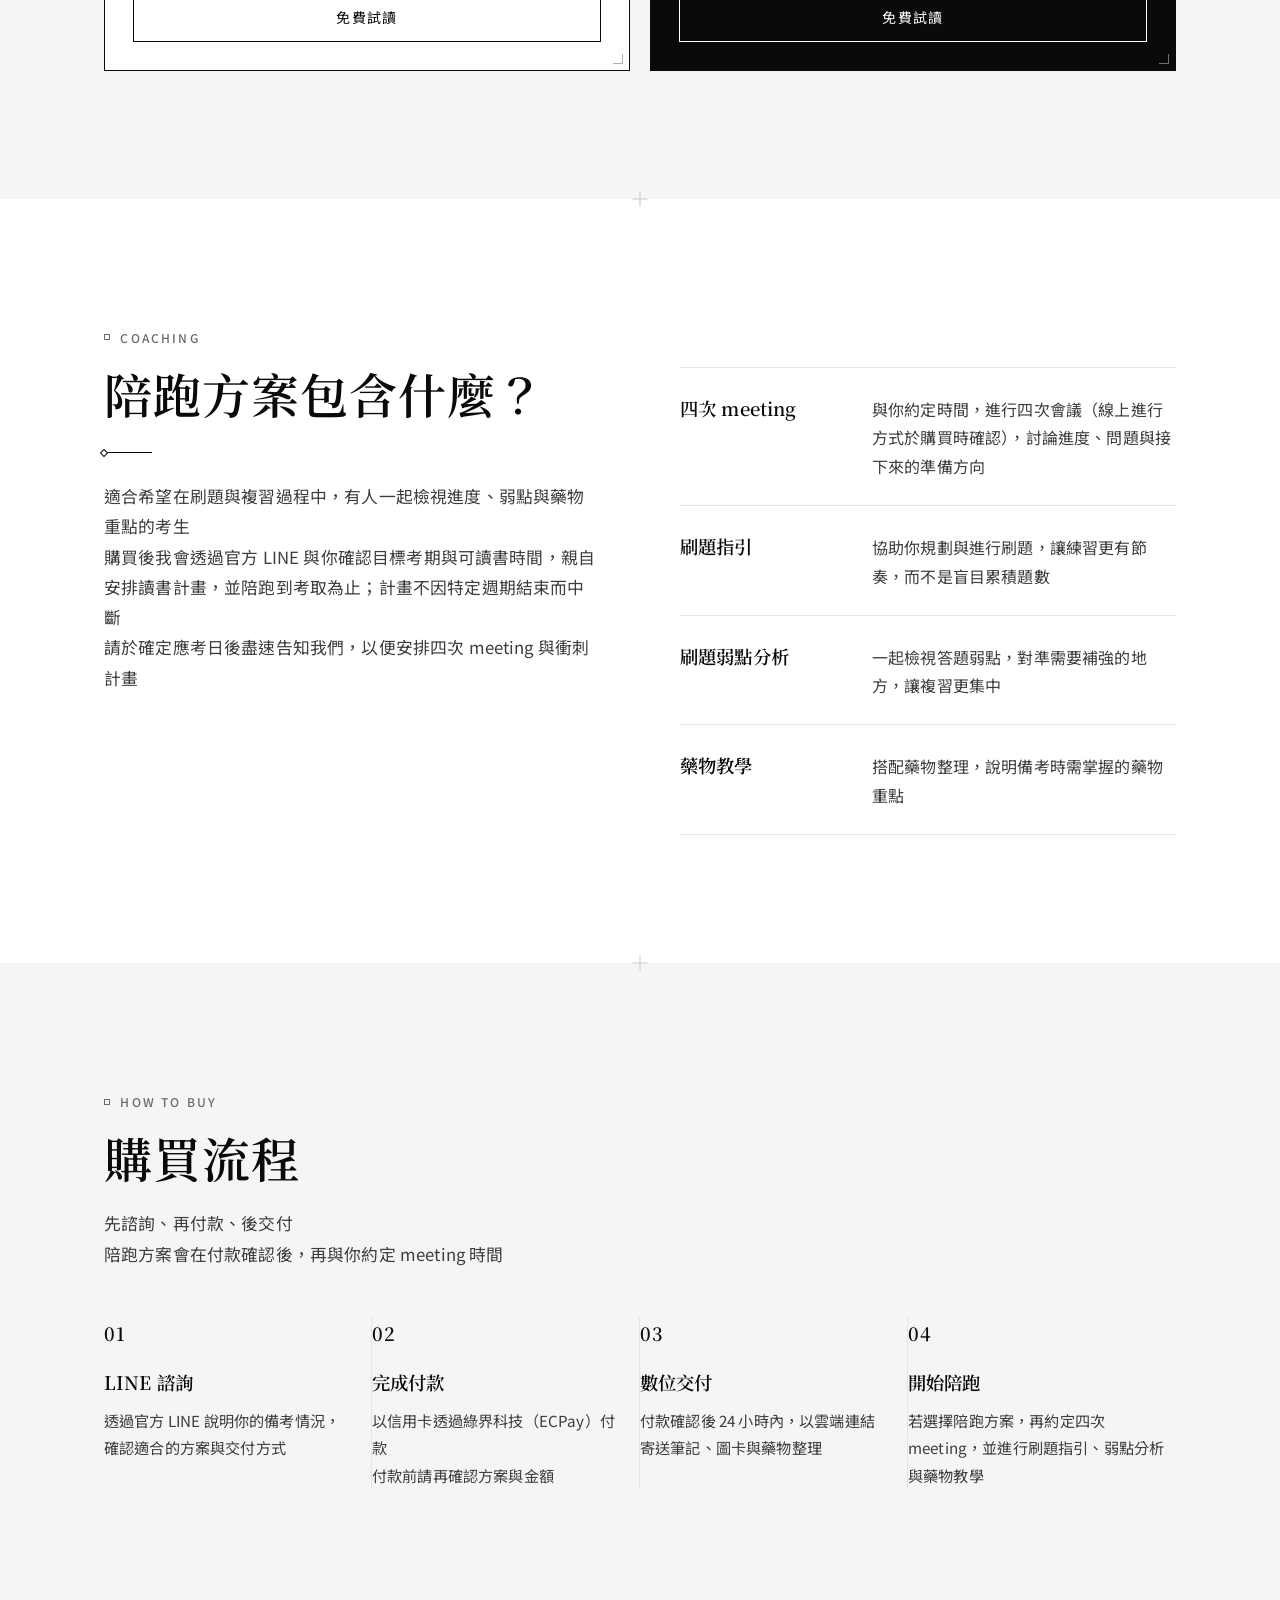
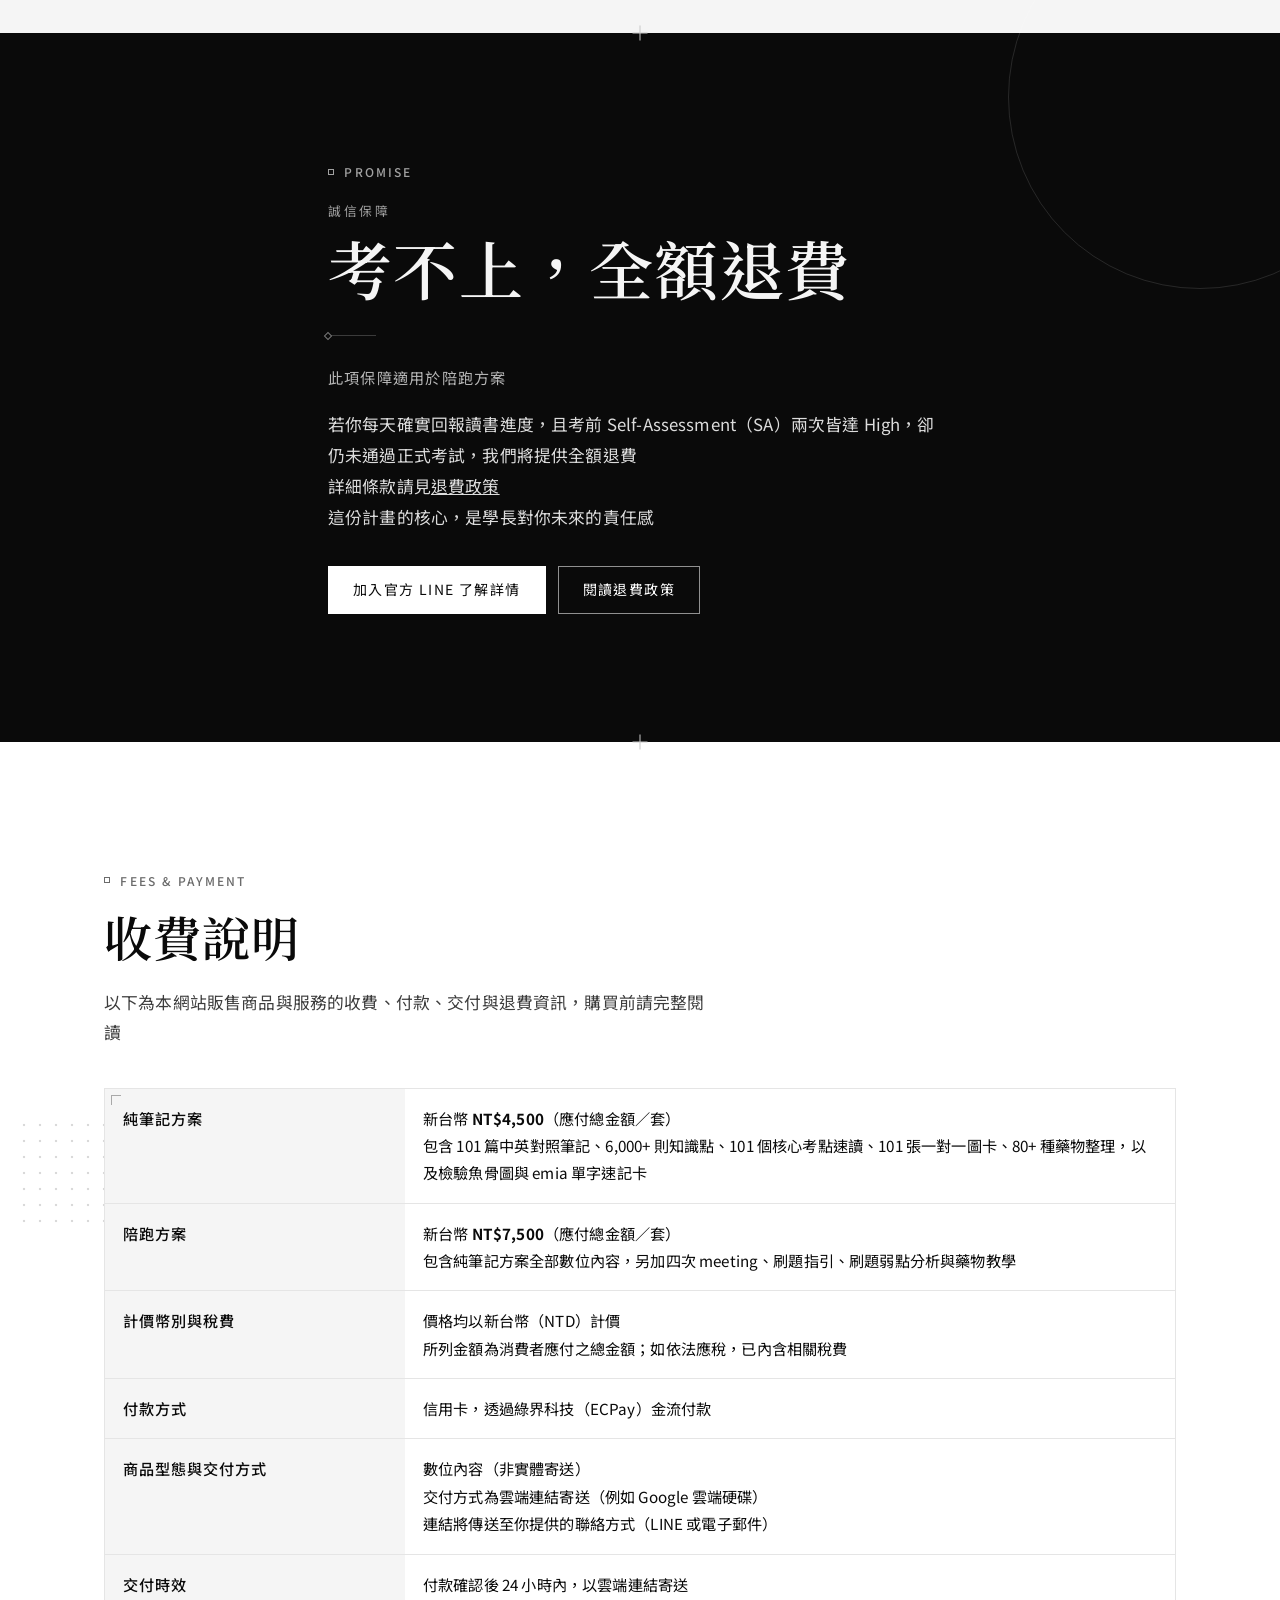
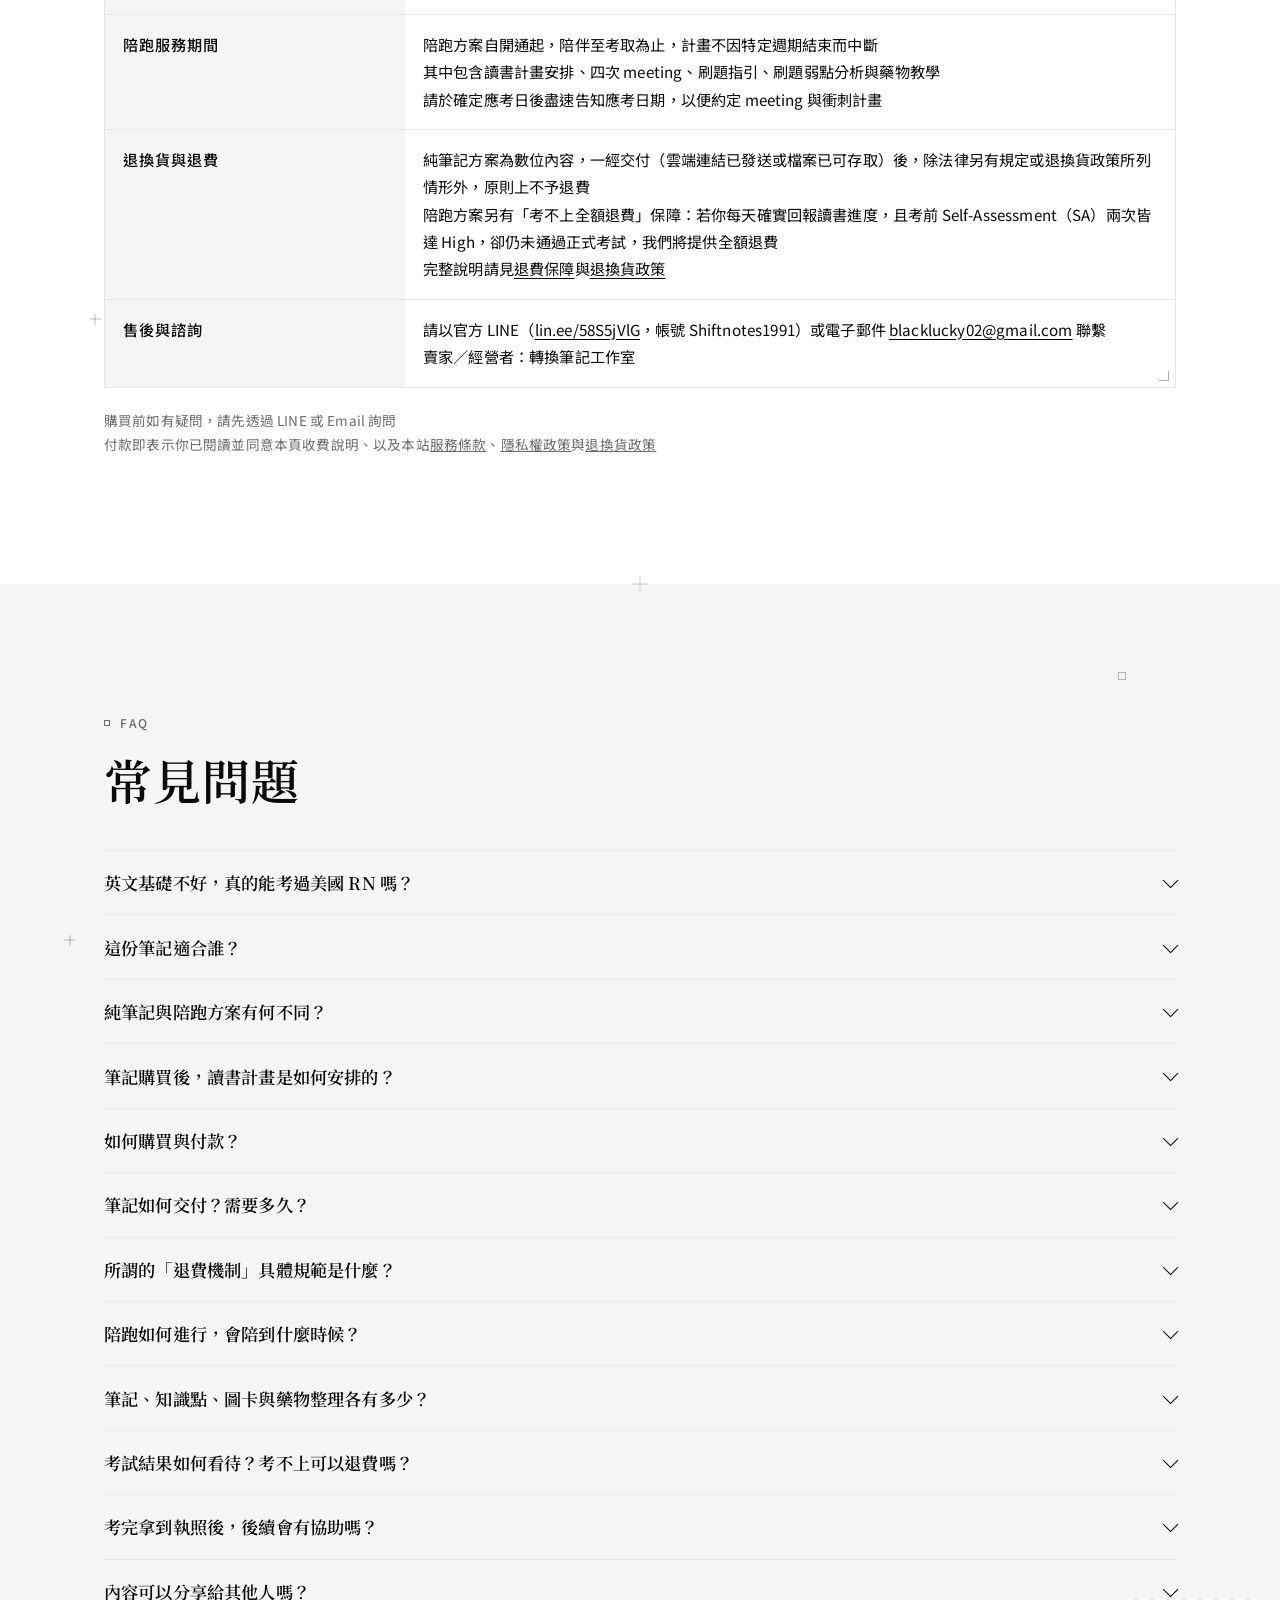
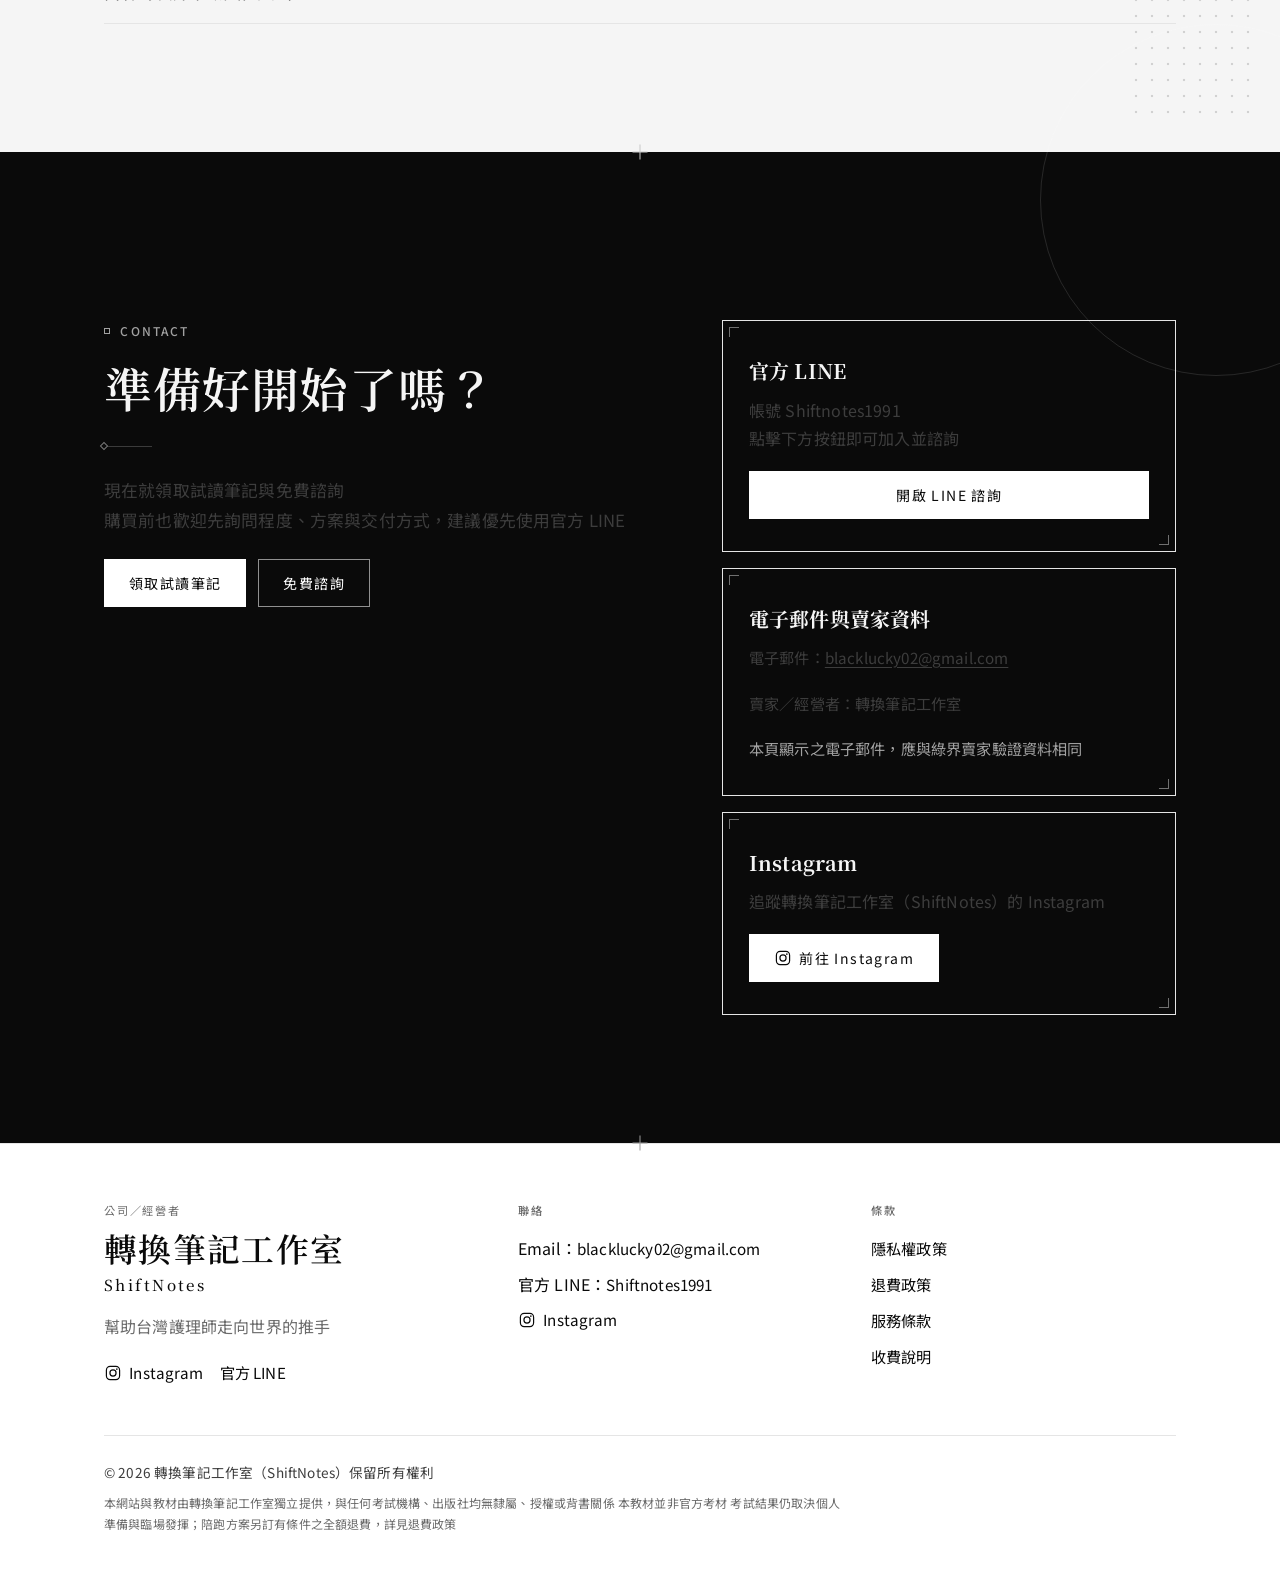
==== commit 65506e32: "移除首頁細線圓弧" ====
--- a/index.html
+++ b/index.html
@@ -8,23 +8,23 @@
   <meta name="keywords" content="NCLEX-RN 筆記, RN考試, 美國護理師考試, 陪跑, RN 備考, NCLEX, ShiftNotes, 耘楓學長">
   <meta name="author" content="ShiftNotes">
   <meta name="robots" content="index,follow">
-  <link rel="canonical" href="https://blacklucky02.github.io/">
-  <link rel="alternate" hreflang="zh-Hant-TW" href="https://blacklucky02.github.io/">
-  <link rel="alternate" hreflang="x-default" href="https://blacklucky02.github.io/">
+  <link rel="canonical" href="https://shiftnotes.github.io/">
+  <link rel="alternate" hreflang="zh-Hant-TW" href="https://shiftnotes.github.io/">
+  <link rel="alternate" hreflang="x-default" href="https://shiftnotes.github.io/">
   <meta property="og:type" content="website">
   <meta property="og:locale" content="zh_TW">
   <meta property="og:site_name" content="ShiftNotes">
   <meta property="og:title" content="ShiftNotes｜耘楓學長的 RN 實戰教室">
   <meta property="og:description" content="耘楓學長的 RN 實戰教室：101 篇中英對照筆記、6,000+ 則知識點、101 張圖卡與 80+ 種藥物整理 純筆記 NT$4,500，陪跑 NT$7,500 已有 200+ 位護理戰友參與計畫">
-  <meta property="og:url" content="https://blacklucky02.github.io/">
-  <meta property="og:image" content="https://blacklucky02.github.io/assets/og-image.png">
+  <meta property="og:url" content="https://shiftnotes.github.io/">
+  <meta property="og:image" content="https://shiftnotes.github.io/assets/og-image.png">
   <meta property="og:image:alt" content="ShiftNotes｜耘楓學長的 RN 實戰教室">
   <meta property="og:image:width" content="1200">
   <meta property="og:image:height" content="630">
   <meta name="twitter:card" content="summary_large_image">
   <meta name="twitter:title" content="ShiftNotes｜耘楓學長的 RN 實戰教室">
   <meta name="twitter:description" content="耘楓學長的 RN 實戰教室：101 篇中英對照筆記、6,000+ 則知識點、101 張圖卡與 80+ 種藥物整理 純筆記 NT$4,500，陪跑 NT$7,500">
-  <meta name="twitter:image" content="https://blacklucky02.github.io/assets/og-image.png">
+  <meta name="twitter:image" content="https://shiftnotes.github.io/assets/og-image.png">
   <meta name="theme-color" content="#0a0a0a">
   <link rel="icon" href="assets/favicon.svg" type="image/svg+xml">
   <link rel="icon" href="assets/favicon.ico" sizes="any">
@@ -33,41 +33,41 @@
   <link rel="preconnect" href="https://fonts.googleapis.com">
   <link rel="preconnect" href="https://fonts.gstatic.com" crossorigin>
   <link href="https://fonts.googleapis.com/css2?family=Noto+Sans+TC:wght@300;400;500;700&family=Noto+Serif+TC:wght@400;500;600;700&display=swap" rel="stylesheet">
-  <link rel="stylesheet" href="css/styles.css?v=3">
+  <link rel="stylesheet" href="css/styles.css?v=4">
   <script type="application/ld+json">
  {
  "@context": "https://schema.org",
  "@graph": [
  {
  "@type": "Organization",
- "@id": "https://blacklucky02.github.io/#organization",
+ "@id": "https://shiftnotes.github.io/#organization",
  "name": "ShiftNotes",
  "alternateName": "轉換筆記工作室",
- "url": "https://blacklucky02.github.io/",
+ "url": "https://shiftnotes.github.io/",
  "email": "blacklucky02@gmail.com",
- "logo": "https://blacklucky02.github.io/assets/og-image.png",
+ "logo": "https://shiftnotes.github.io/assets/og-image.png",
  "sameAs": ["https://lin.ee/58S5jVlG", "https://www.instagram.com/shiftnotes1991/"]
  },
  {
  "@type": "WebSite",
- "@id": "https://blacklucky02.github.io/#website",
- "url": "https://blacklucky02.github.io/",
+ "@id": "https://shiftnotes.github.io/#website",
+ "url": "https://shiftnotes.github.io/",
  "name": "ShiftNotes",
  "inLanguage": "zh-Hant-TW",
- "publisher": { "@id": "https://blacklucky02.github.io/#organization" }
+ "publisher": { "@id": "https://shiftnotes.github.io/#organization" }
  },
  {
  "@type": "Person",
- "@id": "https://blacklucky02.github.io/#person",
+ "@id": "https://shiftnotes.github.io/#person",
  "name": "耘楓學長",
  "alternateName": "耘楓",
  "jobTitle": "臨床護理師",
  "description": "臨床護理經驗十年，備考美國註冊護理師考試（NCLEX-RN）一次通過，已帶領多位學員通過 RN，已有 200+ 位護理戰友參與計畫 ",
- "worksFor": { "@id": "https://blacklucky02.github.io/#organization" }
+ "worksFor": { "@id": "https://shiftnotes.github.io/#organization" }
  },
  {
  "@type": "Product",
- "@id": "https://blacklucky02.github.io/#product",
+ "@id": "https://shiftnotes.github.io/#product",
  "name": "ShiftNotes NCLEX-RN 備考筆記",
  "description": "美國護理師考試（NCLEX-RN）備考筆記 101 篇（中英對照、七大單元），含 6,000+ 則知識點、101 個核心考點速讀、101 張一對一圖卡，以及 80+ 種藥物整理與檢驗速查 可選擇陪跑方案，包含四次 meeting、刷題指引、刷題弱點分析與藥物教學 ",
  "brand": { "@type": "Brand", "name": "ShiftNotes" },
@@ -81,8 +81,8 @@
  "price": "4500",
  "priceCurrency": "TWD",
  "availability": "https://schema.org/InStock",
- "url": "https://blacklucky02.github.io/#plans",
- "seller": { "@id": "https://blacklucky02.github.io/#organization" }
+ "url": "https://shiftnotes.github.io/#plans",
+ "seller": { "@id": "https://shiftnotes.github.io/#organization" }
  },
  {
  "@type": "Offer",
@@ -91,14 +91,14 @@
  "price": "7500",
  "priceCurrency": "TWD",
  "availability": "https://schema.org/InStock",
- "url": "https://blacklucky02.github.io/#plans",
- "seller": { "@id": "https://blacklucky02.github.io/#organization" }
+ "url": "https://shiftnotes.github.io/#plans",
+ "seller": { "@id": "https://shiftnotes.github.io/#organization" }
  }
  ]
  },
  {
  "@type": "FAQPage",
- "@id": "https://blacklucky02.github.io/#faq",
+ "@id": "https://shiftnotes.github.io/#faq",
  "mainEntity": [
  {
  "@type": "Question",
--- a/css/styles.css
+++ b/css/styles.css
@@ -1603,3 +1603,8 @@
   .geo-ring-plans { width: 5rem; height: 3.5rem; right: 1rem; top: 1rem; }
   .geo-half { width: 4.5rem !important; height: 4.5rem !important; }
 }
+
+/* remove remaining thin rings and arcs in hero */
+.geo-hero .geo-ring,
+.geo-hero .geo-arc,
+.geo-hero .geo-sq-a { display: none !important; }
